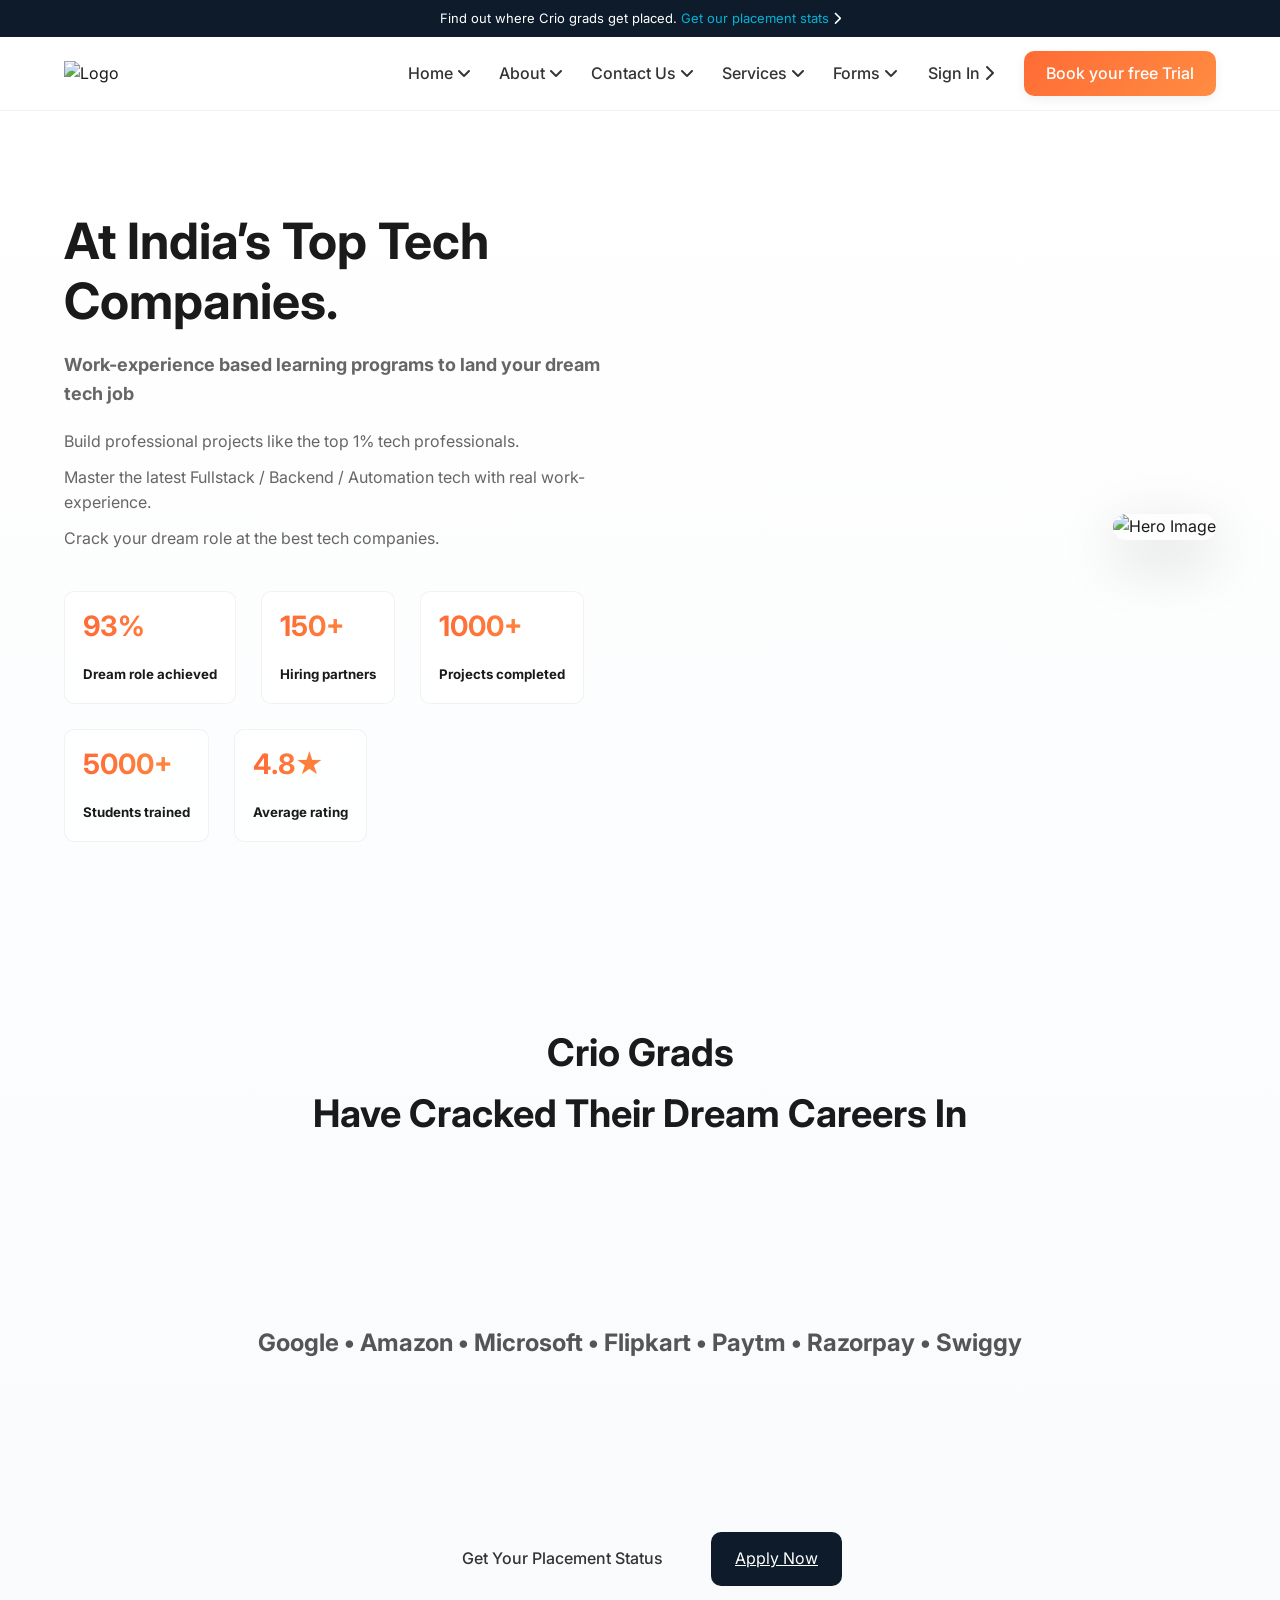
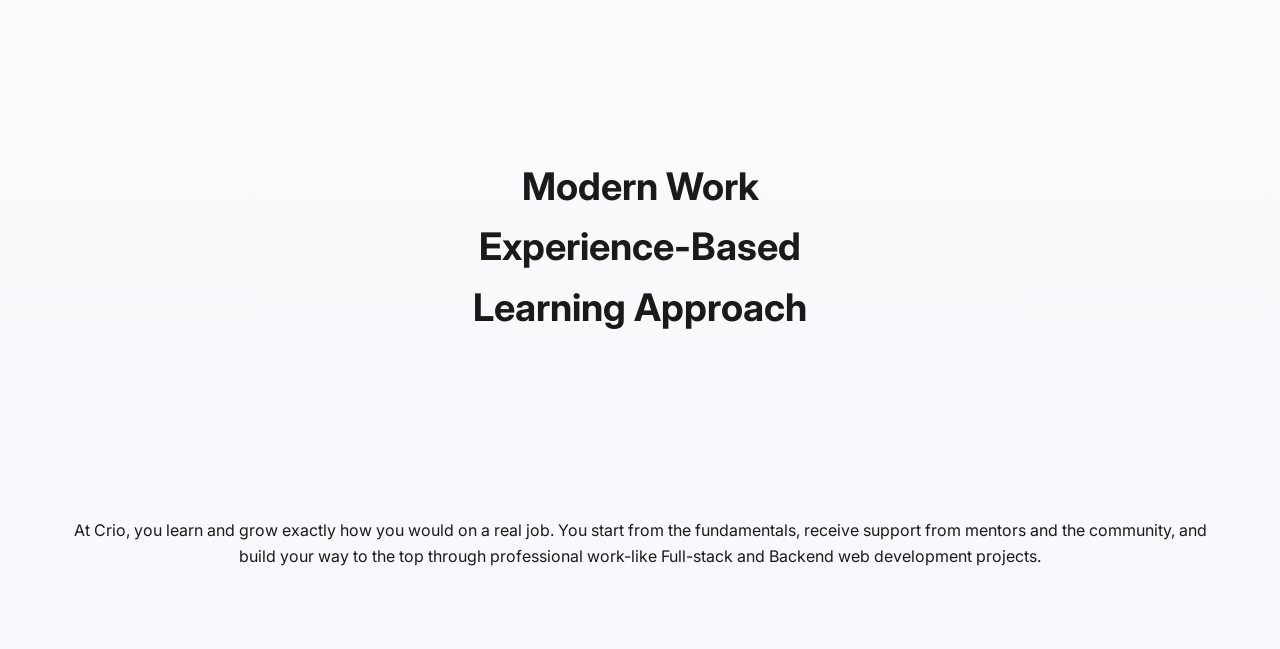
==== index.html @ f972f432 "updated" ====
<!DOCTYPE html>
<html lang="en">
<head>
<meta charset="UTF-8">
<meta name="viewport" content="width=device-width, initial-scale=1.0">
<title>Crio Layout</title>

<!-- Font -->
<link href="https://fonts.googleapis.com/css2?family=Inter:wght@300;400;500;600;700&display=swap" rel="stylesheet">

<!-- Font Awesome -->
<link rel="stylesheet" href="https://cdnjs.cloudflare.com/ajax/libs/font-awesome/6.5.0/css/all.min.css">

<!-- CSS -->
<link rel="stylesheet" href="style.css">
</head>

<body>

<!-- ===== HEADER ===== -->
<header class="header">

<!-- Top Strip -->
<nav>
  Find out where Crio grads get placed.
  <a href="#">Get our placement stats</a>
  <i class="fa-solid fa-chevron-right"></i>
</nav>

<div class="row">

  <!-- Logo -->
  <div class="logo">
    <img src="logo.png" alt="Logo" width="110">
  </div>

  <!-- Nav -->
  <div class="nav-section">

    <ul class="menu">
      <li><a href="#">Home <i class="fa-solid fa-angle-down"></i></a></li>
      <li><a href="#">About <i class="fa-solid fa-angle-down"></i></a></li>
      <li><a href="#">Contact Us <i class="fa-solid fa-angle-down"></i></a></li>
      <li><a href="#">Services <i class="fa-solid fa-angle-down"></i></a></li>
      <li><a href="#">Forms <i class="fa-solid fa-angle-down"></i></a></li>
    </ul>

    <!-- Buttons -->
    <a href="#" class="sign">Sign In <i class="fa-solid fa-chevron-right"></i></a>
    <a href="#" class="book">Book your free Trial</a>

  </div>

</div>

</header>

<!-- ===== HERO ===== -->
<section class="row second">

<!-- Left -->
<div class="left">

  <h1>At India’s Top Tech Companies.</h1>

  <h3>
    Work-experience based learning programs to land your dream tech job
  </h3>

  <p>Build professional projects like the top 1% tech professionals.</p>
  <p>Master the latest Fullstack / Backend / Automation tech with real work-experience.</p>
  <p>Crack your dream role at the best tech companies.</p>

  <!-- Stats -->
  <div class="cols">

    <div>
      <h1>93%</h1>
      <h5>Dream role achieved</h5>
    </div>

    <div>
      <h1>150+</h1>
      <h5>Hiring partners</h5>
    </div>

    <div>
      <h1>1000+</h1>
      <h5>Projects completed</h5>
    </div>

    <div>
      <h1>5000+</h1>
      <h5>Students trained</h5>
    </div>

    <div>
      <h1>4.8★</h1>
      <h5>Average rating</h5>
    </div>

  </div>

</div>

<!-- Right -->
<div class="right">
  <img src="https://t3.ftcdn.net/jpg/04/49/11/52/360_F_449115279_hRSrplGSp1bW9bWIaA4cLmNUFw90RcNb.jpg" alt="Hero Image">
</div>

</section>

<!-- ===== DREAM COMPANIES ===== -->
<section class="row third">

  <h1>
    Crio Grads <br>
    Have Cracked Their Dream Careers In
  </h1>

</section>

<section class="row third">

  <div class="marquee">
    <h2>Google • Amazon • Microsoft • Flipkart • Paytm • Razorpay • Swiggy</h2>
  </div>

</section>

<section class="row third">

  <a href="#" class="sign c-sign">Get Your Placement Status</a>
  <a href="#" class="sign1 c-sign">Apply Now</a>

</section>





    
<!-- ===== LEARNING ===== -->
<section class="row third">

  <h1>
    Modern Work <br>
    Experience-Based <br>
    Learning Approach
  </h1>

</section>

<section class="row third">

  <p>
    At Crio, you learn and grow exactly how you would on a real job. 
    You start from the fundamentals, receive support from mentors and the community,
    and build your way to the top through professional work-like Full-stack and
    Backend web development projects.
  </p>

</section>

</body>
</html>
---- style.css ----
/* ================= DESIGN SYSTEM ================= */

:root{
  --primary:#ff6b35;
  --primary-light:#ff8c42;
  --dark:#0d1b2a;
  --text:#1a1a1a;
  --muted:#666;
  --bg:#f7f9fc;

  --radius:10px;
  --shadow-sm:0 4px 12px rgba(0,0,0,0.06);
  --shadow-md:0 10px 30px rgba(0,0,0,0.12);
  --shadow-lg:0 20px 60px rgba(0,0,0,0.18);
}

/* ================= RESET ================= */

*{
  margin:0;
  padding:0;
  box-sizing:border-box;
  font-family:'Inter', Arial, sans-serif;
}

html{
  scroll-behavior:smooth;
}

body{
  background:linear-gradient(to bottom,#ffffff,var(--bg));
  color:var(--text);
  line-height:1.6;
}

/* ================= LAYOUT ================= */

.row{
  width:90%;
  max-width:1200px;
  margin:auto;
}

/* ================= HEADER ================= */

.header{
  position:sticky;
  top:0;
  z-index:100;
  backdrop-filter:blur(12px);
  background:rgba(255,255,255,0.75);
  border-bottom:1px solid rgba(0,0,0,0.05);
}

/* Top strip */
.header nav{
  background:var(--dark);
  color:#fff;
  text-align:center;
  padding:8px;
  font-size:13px;
}

.header nav a{
  color:#00b4d8;
  text-decoration:none;
}

/* Main header */
.header .row{
  display:flex;
  justify-content:space-between;
  align-items:center;
  padding:14px 0;
}

/* Nav */
.nav-section{
  display:flex;
  align-items:center;
  gap:30px;
}

/* Menu */
.menu{
  list-style:none;
  display:flex;
  gap:28px;
}

.menu li a{
  text-decoration:none;
  color:#333;
  font-weight:500;
  position:relative;
}

/* underline animation */
.menu li a::after{
  content:"";
  position:absolute;
  left:0;
  bottom:-5px;
  width:0;
  height:2px;
  background:linear-gradient(90deg,var(--primary),var(--primary-light));
  transition:0.3s;
}

.menu li a:hover::after{
  width:100%;
}

/* ================= BUTTONS ================= */

.sign{
  text-decoration:none;
  font-weight:500;
  color:#333;
  transition:0.3s;
}

.sign:hover{
  color:var(--primary);
}

/* Primary CTA */
.book{
  padding:10px 22px;
  border-radius:var(--radius);
  background:linear-gradient(135deg,var(--primary),var(--primary-light));
  color:#fff;
  text-decoration:none;
  font-weight:500;
  box-shadow:var(--shadow-sm);
  transition:all 0.3s ease;
}

.book:hover{
  transform:translateY(-3px);
  box-shadow:var(--shadow-md);
}

/* ================= HERO ================= */

.second{
  display:flex;
  align-items:center;
  justify-content:space-between;
  padding:100px 0;
  gap:60px;
  flex-wrap:wrap;
}

/* Left */
.left{
  flex:1;
  min-width:300px;
}

/* Typography system */
.second h1{
  font-size:clamp(32px,5vw,50px);
  font-weight:700;
  line-height:1.2;
  margin-bottom:20px;
}

.second h3{
  font-size:18px;
  color:var(--muted);
  margin-bottom:20px;
}

.second p{
  color:var(--muted);
  margin-bottom:10px;
}

/* Right */
.right{
  flex:1;
  text-align:right;
}

.right img{
  max-width:100%;
  border-radius:16px;
  box-shadow:var(--shadow-lg);
  transition:0.5s ease;
}

/* floating feel */
.right img:hover{
  transform:translateY(-12px) scale(1.03);
}

/* ================= STATS ================= */

.cols{
  display:flex;
  gap:25px;
  margin-top:40px;
  flex-wrap:wrap;
}

.cols div{
  padding:18px;
  min-width:130px;
  border-radius:var(--radius);
  background:rgba(255,255,255,0.7);
  backdrop-filter:blur(8px);
  border:1px solid rgba(0,0,0,0.05);
  transition:0.3s;
}

.cols div:hover{
  transform:translateY(-6px);
  box-shadow:var(--shadow-md);
}

/* gradient numbers */
.cols h1{
  font-size:28px;
  background:linear-gradient(90deg,var(--primary),var(--primary-light));
  -webkit-background-clip:text;
  color:transparent;
}

/* ================= SECTION ================= */

.third{
  text-align:center;
  padding:80px 0;
}

.third h1{
  font-size:clamp(26px,4vw,38px);
  margin-bottom:20px;
}

/* animated companies */
.marquee{
  overflow:hidden;
}

.marquee h2{
  display:inline-block;
  white-space:nowrap;
  animation:scroll 14s linear infinite;
  color:#555;
}

@keyframes scroll{
  0%{transform:translateX(100%)}
  100%{transform:translateX(-100%)}
}

/* ================= BUTTON GROUP ================= */

.c-sign{
  padding:14px 24px;
  border-radius:var(--radius);
  display:inline-block;
  margin:10px;
  transition:0.3s;
}

.sign1{
  background:var(--dark);
  color:#fff;
}

.sign1:hover{
  transform:translateY(-2px);
  box-shadow:var(--shadow-sm);
}

/* ================= RESPONSIVE ================= */

@media(max-width:768px){

  .header .row{
    flex-direction:column;
    gap:15px;
  }

  .nav-section{
    flex-direction:column;
  }

  .menu{
    flex-direction:column;
    align-items:center;
  }

  .second{
    flex-direction:column;
    text-align:center;
    padding:60px 0;
  }

  .right{
    text-align:center;
  }

  .cols{
    justify-content:center;
  }
}
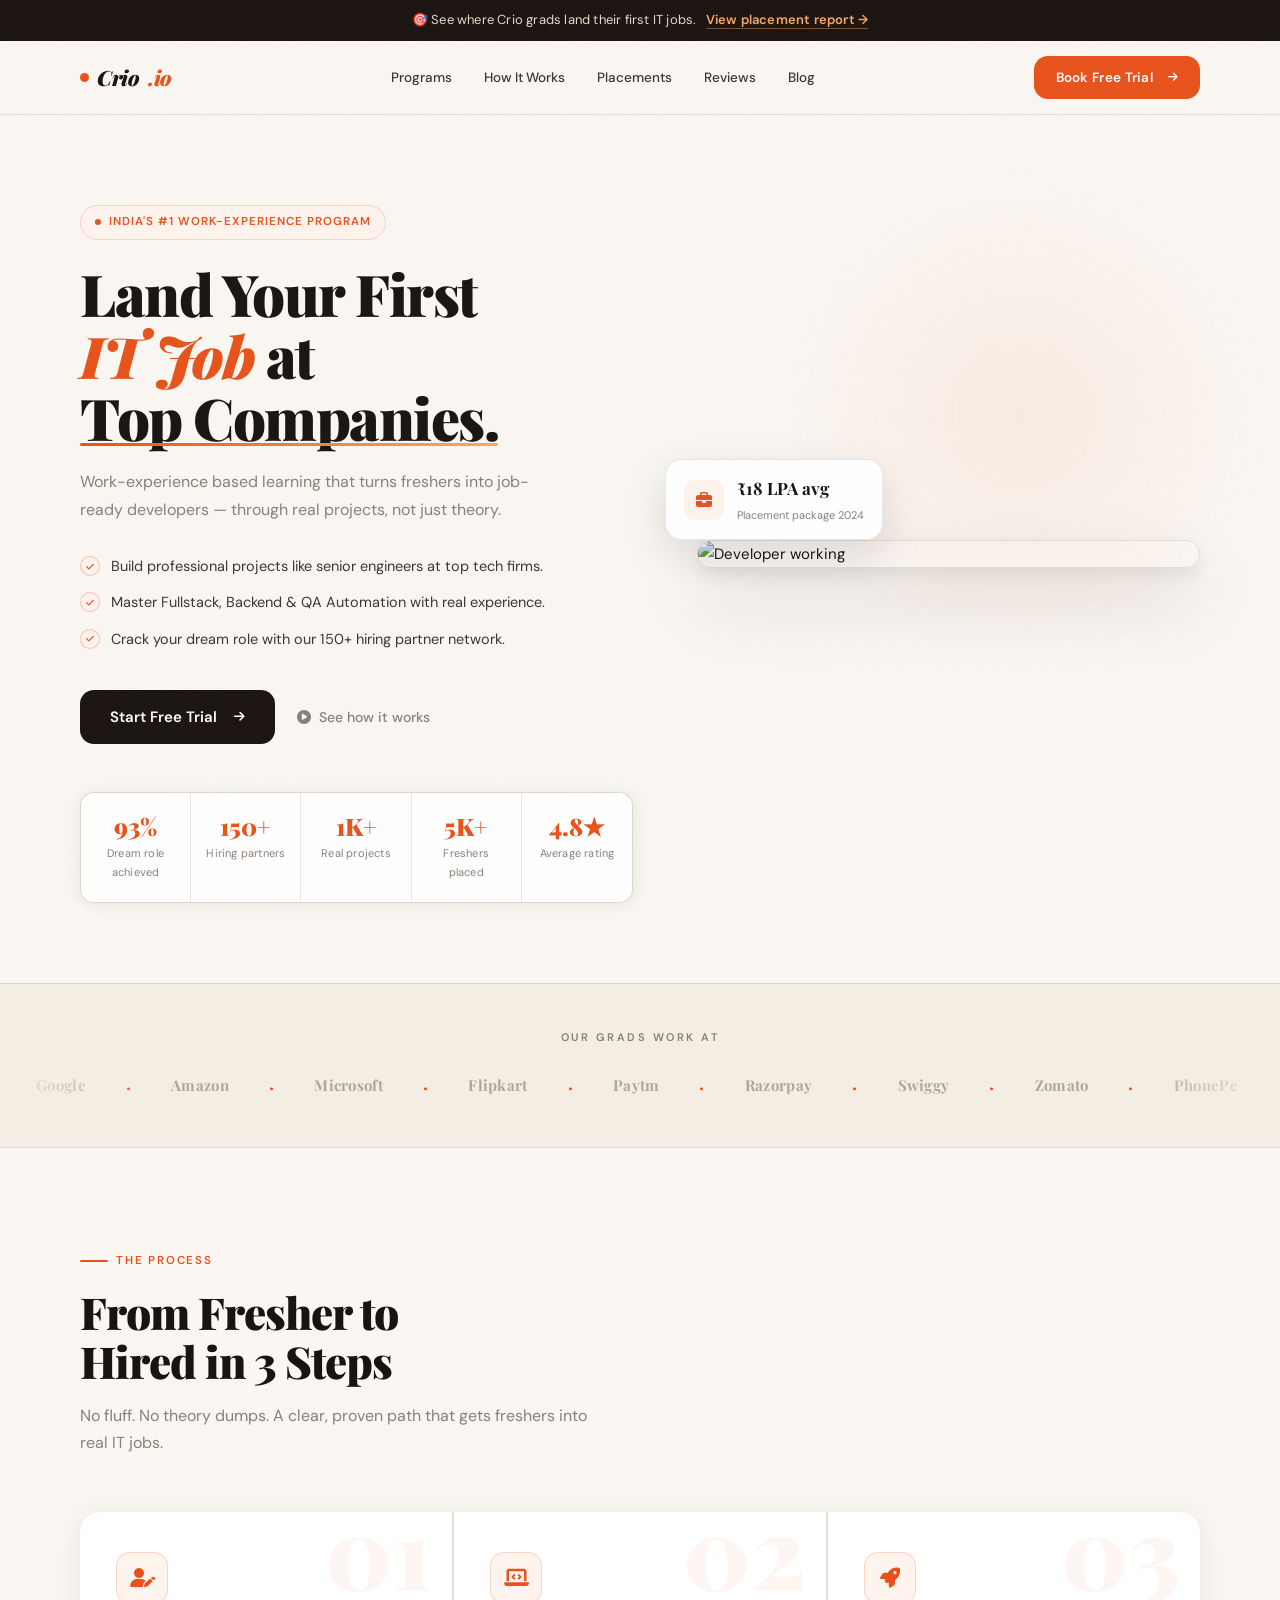
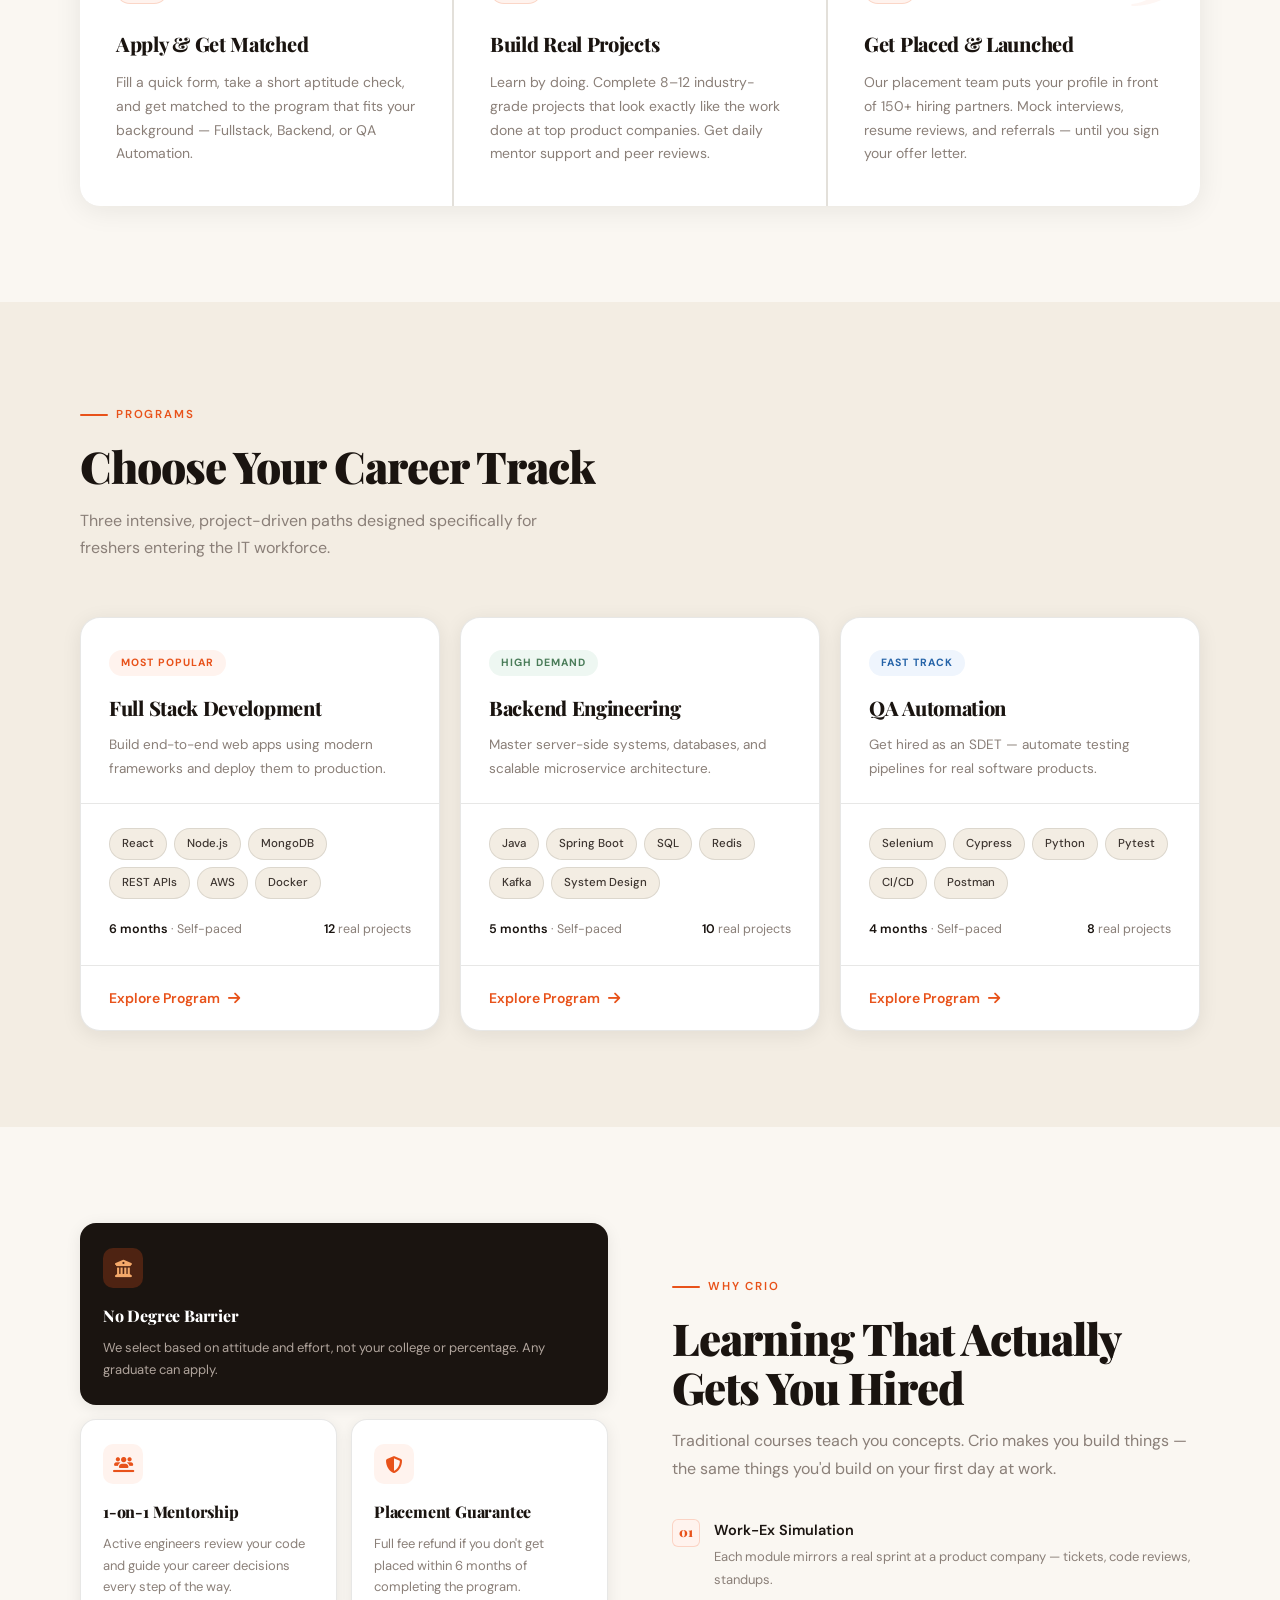
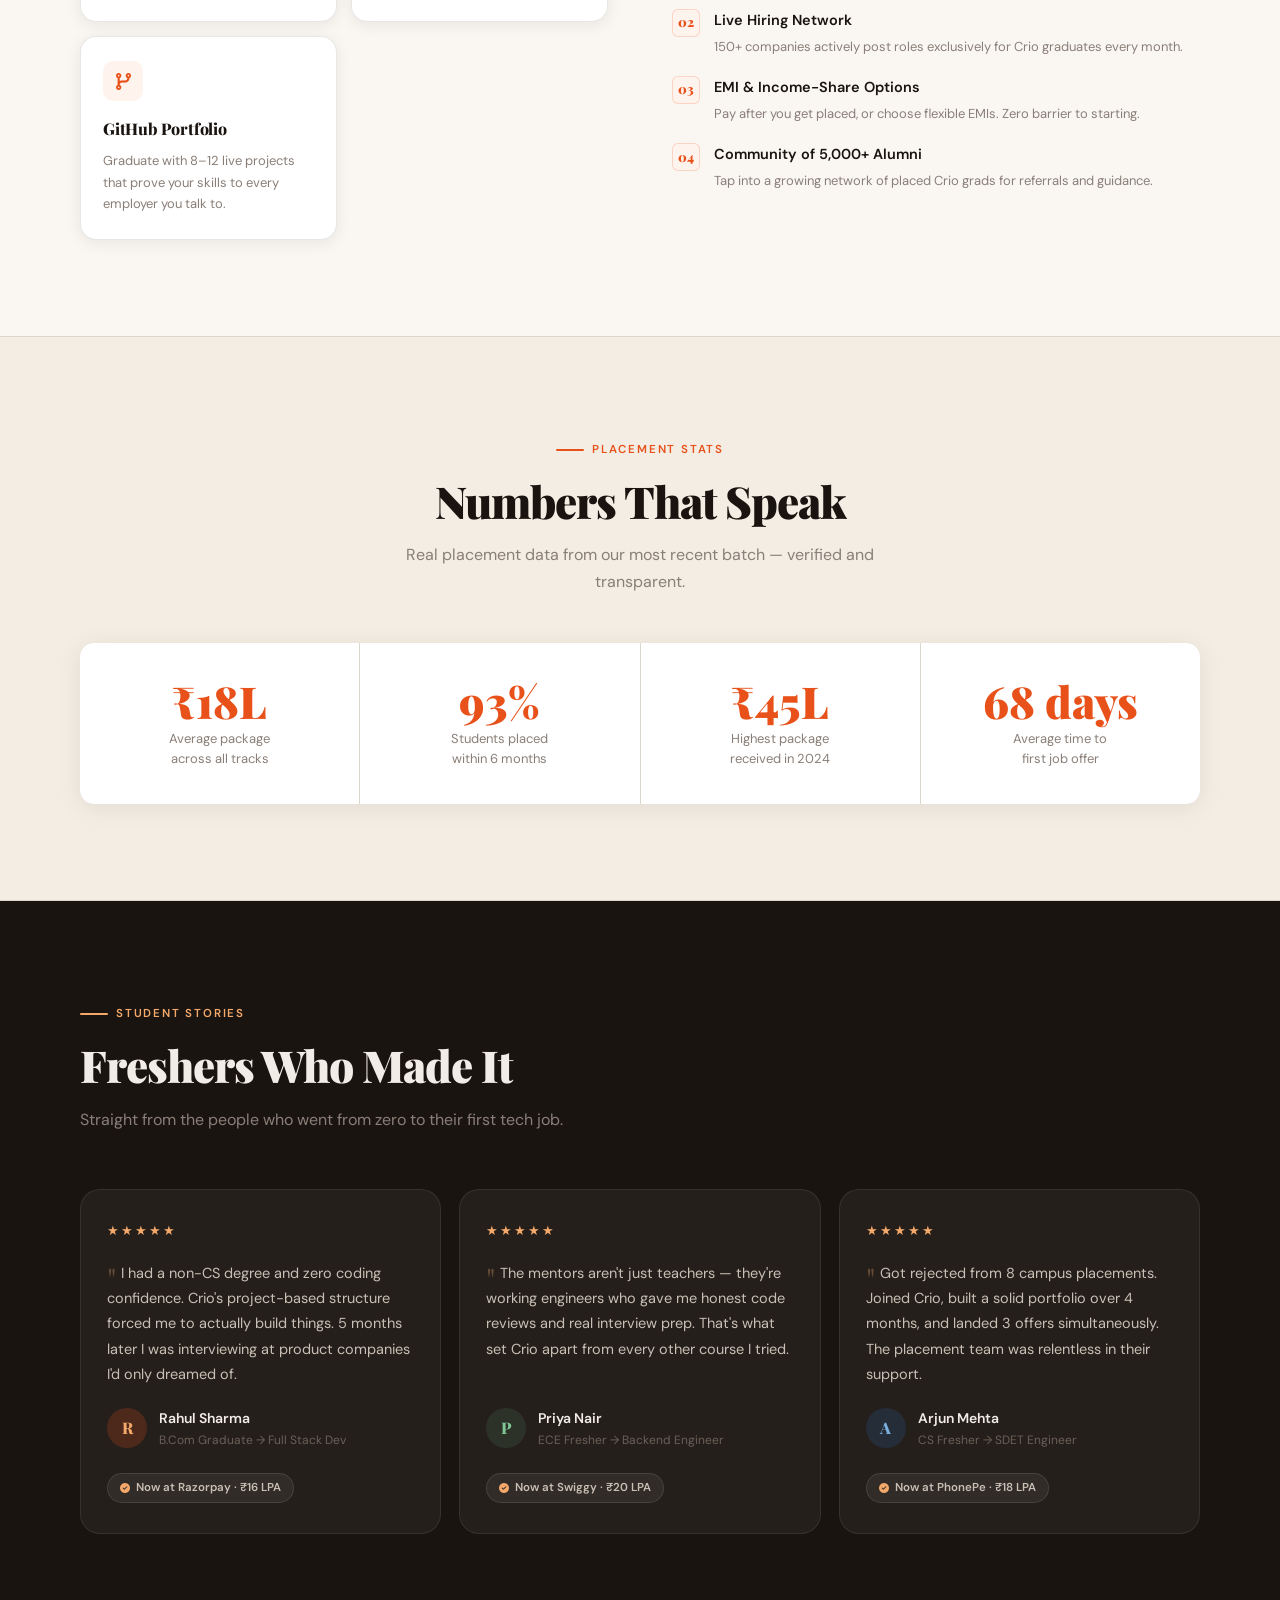
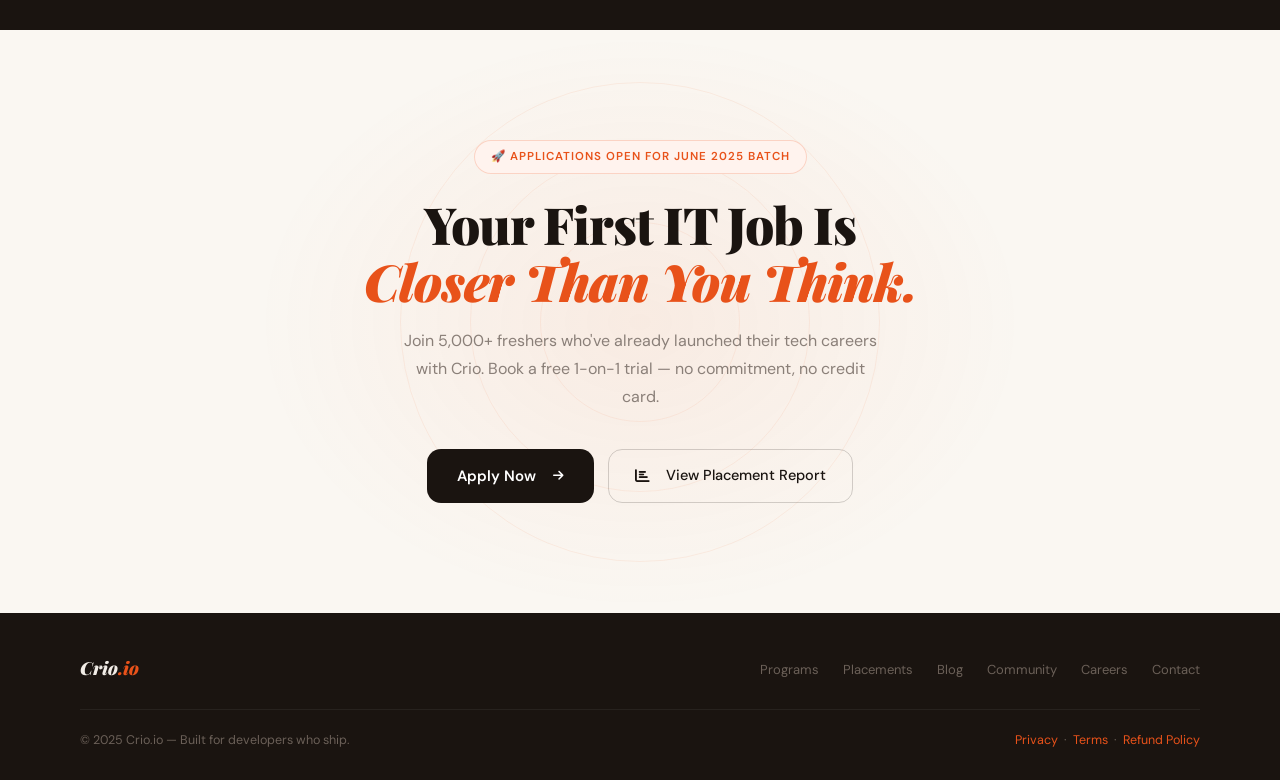
==== commit e9dc7f87: "Updated-files" ====
--- a/index.html
+++ b/index.html
@@ -3,164 +3,443 @@
 <head>
 <meta charset="UTF-8">
 <meta name="viewport" content="width=device-width, initial-scale=1.0">
-<title>Crio Layout</title>
-
-<!-- Font -->
-<link href="https://fonts.googleapis.com/css2?family=Inter:wght@300;400;500;600;700&display=swap" rel="stylesheet">
-
-<!-- Font Awesome -->
+
+<title>Crio.io — Launch Your IT Career</title>
+
+<link rel="preconnect" href="https://fonts.googleapis.com">
+<link rel="preconnect" href="https://fonts.gstatic.com" crossorigin>
+
+<link href="https://fonts.googleapis.com/css2?family=Playfair+Display:ital,wght@0,700;0,800;0,900;1,700&family=DM+Sans:wght@300;400;500;600&display=swap" rel="stylesheet">
+
 <link rel="stylesheet" href="https://cdnjs.cloudflare.com/ajax/libs/font-awesome/6.5.0/css/all.min.css">
 
-<!-- CSS -->
 <link rel="stylesheet" href="style.css">
+
+<!-- Force remove favicon -->
+<link rel="icon" href="data:,">
+
 </head>
-
 <body>
 
-<!-- ===== HEADER ===== -->
-<header class="header">
-
-<!-- Top Strip -->
-<nav>
-  Find out where Crio grads get placed.
-  <a href="#">Get our placement stats</a>
-  <i class="fa-solid fa-chevron-right"></i>
+<!-- TOP BAR -->
+<div class="top-bar">
+  🎯 See where Crio grads land their first IT jobs.
+  <a href="#">View placement report &rarr;</a>
+</div>
+
+<!-- NAVBAR -->
+<nav class="navbar">
+  <div class="container nav-inner">
+    <a href="#" class="logo">
+      <div class="logo-dot"></div>
+      Crio<em>.io</em>
+    </a>
+    <ul class="nav-links">
+      <li><a href="#programs">Programs</a></li>
+      <li><a href="#how">How It Works</a></li>
+      <li><a href="#placements">Placements</a></li>
+      <li><a href="#testimonials">Reviews</a></li>
+      <li><a href="#">Blog</a></li>
+    </ul>
+    <a href="#" class="btn-trial">
+      Book Free Trial &nbsp;<i class="fa-solid fa-arrow-right"></i>
+    </a>
+  </div>
 </nav>
 
-<div class="row">
-
-  <!-- Logo -->
-  <div class="logo">
-    <img src="logo.png" alt="Logo" width="110">
-  </div>
-
-  <!-- Nav -->
-  <div class="nav-section">
-
-    <ul class="menu">
-      <li><a href="#">Home <i class="fa-solid fa-angle-down"></i></a></li>
-      <li><a href="#">About <i class="fa-solid fa-angle-down"></i></a></li>
-      <li><a href="#">Contact Us <i class="fa-solid fa-angle-down"></i></a></li>
-      <li><a href="#">Services <i class="fa-solid fa-angle-down"></i></a></li>
-      <li><a href="#">Forms <i class="fa-solid fa-angle-down"></i></a></li>
+<!-- HERO -->
+<section class="container hero">
+  <div class="hero-left">
+    <div class="hero-badge">
+      <span></span>
+      India's #1 Work-Experience Program
+    </div>
+    <h1 class="hero-title">
+      Land Your First<br>
+      <span class="accent-text">IT Job</span> at<br>
+      <span class="underline-text">Top Companies.</span>
+    </h1>
+    <p class="hero-sub">
+      Work-experience based learning that turns freshers into job-ready
+      developers — through real projects, not just theory.
+    </p>
+    <ul class="hero-points">
+      <li>
+        <span class="check-icon"><i class="fa-solid fa-check"></i></span>
+        Build professional projects like senior engineers at top tech firms.
+      </li>
+      <li>
+        <span class="check-icon"><i class="fa-solid fa-check"></i></span>
+        Master Fullstack, Backend &amp; QA Automation with real experience.
+      </li>
+      <li>
+        <span class="check-icon"><i class="fa-solid fa-check"></i></span>
+        Crack your dream role with our 150+ hiring partner network.
+      </li>
     </ul>
-
-    <!-- Buttons -->
-    <a href="#" class="sign">Sign In <i class="fa-solid fa-chevron-right"></i></a>
-    <a href="#" class="book">Book your free Trial</a>
-
-  </div>
-
+    <div class="hero-ctas">
+      <a href="#" class="btn-primary">
+        Start Free Trial &nbsp;<i class="fa-solid fa-arrow-right"></i>
+      </a>
+      <a href="#how" class="btn-ghost">
+        <i class="fa-solid fa-circle-play"></i> See how it works
+      </a>
+    </div>
+    <div class="stats-grid">
+      <div class="stat-item"><div class="stat-num">93%</div><div class="stat-label">Dream role achieved</div></div>
+      <div class="stat-item"><div class="stat-num">150+</div><div class="stat-label">Hiring partners</div></div>
+      <div class="stat-item"><div class="stat-num">1K+</div><div class="stat-label">Real projects</div></div>
+      <div class="stat-item"><div class="stat-num">5K+</div><div class="stat-label">Freshers placed</div></div>
+      <div class="stat-item"><div class="stat-num">4.8★</div><div class="stat-label">Average rating</div></div>
+    </div>
+  </div>
+
+  <div class="hero-visual">
+    <div class="hero-img-wrap">
+      <img src="https://t3.ftcdn.net/jpg/04/49/11/52/360_F_449115279_hRSrplGSp1bW9bWIaA4cLmNUFw90RcNb.jpg" alt="Developer working">
+    </div>
+    <div class="float-card">
+      <div class="float-card-icon"><i class="fa-solid fa-briefcase"></i></div>
+      <div class="float-card-text">
+        <div class="fnum">₹18 LPA avg</div>
+        <div class="fsub">Placement package 2024</div>
+      </div>
+    </div>
+  </div>
+</section>
+
+<!-- MARQUEE -->
+<div class="marquee-section">
+  <p class="marquee-label">Our grads work at</p>
+  <div class="marquee-track">
+    <div class="marquee-inner">
+      <span>Google</span><span class="sep">&middot;</span>
+      <span>Amazon</span><span class="sep">&middot;</span>
+      <span>Microsoft</span><span class="sep">&middot;</span>
+      <span>Flipkart</span><span class="sep">&middot;</span>
+      <span>Paytm</span><span class="sep">&middot;</span>
+      <span>Razorpay</span><span class="sep">&middot;</span>
+      <span>Swiggy</span><span class="sep">&middot;</span>
+      <span>Zomato</span><span class="sep">&middot;</span>
+      <span>PhonePe</span><span class="sep">&middot;</span>
+      <span>CRED</span><span class="sep">&middot;</span>
+      <span>Meesho</span><span class="sep">&middot;</span>
+      <span>Infosys</span><span class="sep">&middot;</span>
+      <span>TCS</span><span class="sep">&middot;</span>
+      <span>Wipro</span><span class="sep">&middot;</span>
+      <span>Google</span><span class="sep">&middot;</span>
+      <span>Amazon</span><span class="sep">&middot;</span>
+      <span>Microsoft</span><span class="sep">&middot;</span>
+      <span>Flipkart</span><span class="sep">&middot;</span>
+      <span>Paytm</span><span class="sep">&middot;</span>
+      <span>Razorpay</span><span class="sep">&middot;</span>
+      <span>Swiggy</span><span class="sep">&middot;</span>
+      <span>Zomato</span><span class="sep">&middot;</span>
+      <span>PhonePe</span><span class="sep">&middot;</span>
+      <span>CRED</span><span class="sep">&middot;</span>
+      <span>Meesho</span><span class="sep">&middot;</span>
+      <span>Infosys</span><span class="sep">&middot;</span>
+      <span>TCS</span><span class="sep">&middot;</span>
+      <span>Wipro</span><span class="sep">&middot;</span>
+    </div>
+  </div>
 </div>
 
-</header>
-
-<!-- ===== HERO ===== -->
-<section class="row second">
-
-<!-- Left -->
-<div class="left">
-
-  <h1>At India’s Top Tech Companies.</h1>
-
-  <h3>
-    Work-experience based learning programs to land your dream tech job
-  </h3>
-
-  <p>Build professional projects like the top 1% tech professionals.</p>
-  <p>Master the latest Fullstack / Backend / Automation tech with real work-experience.</p>
-  <p>Crack your dream role at the best tech companies.</p>
-
-  <!-- Stats -->
-  <div class="cols">
-
-    <div>
-      <h1>93%</h1>
-      <h5>Dream role achieved</h5>
-    </div>
-
-    <div>
-      <h1>150+</h1>
-      <h5>Hiring partners</h5>
-    </div>
-
-    <div>
-      <h1>1000+</h1>
-      <h5>Projects completed</h5>
-    </div>
-
-    <div>
-      <h1>5000+</h1>
-      <h5>Students trained</h5>
-    </div>
-
-    <div>
-      <h1>4.8★</h1>
-      <h5>Average rating</h5>
-    </div>
-
-  </div>
-
-</div>
-
-<!-- Right -->
-<div class="right">
-  <img src="https://t3.ftcdn.net/jpg/04/49/11/52/360_F_449115279_hRSrplGSp1bW9bWIaA4cLmNUFw90RcNb.jpg" alt="Hero Image">
-</div>
-
-</section>
-
-<!-- ===== DREAM COMPANIES ===== -->
-<section class="row third">
-
-  <h1>
-    Crio Grads <br>
-    Have Cracked Their Dream Careers In
-  </h1>
-
-</section>
-
-<section class="row third">
-
-  <div class="marquee">
-    <h2>Google • Amazon • Microsoft • Flipkart • Paytm • Razorpay • Swiggy</h2>
-  </div>
-
-</section>
-
-<section class="row third">
-
-  <a href="#" class="sign c-sign">Get Your Placement Status</a>
-  <a href="#" class="sign1 c-sign">Apply Now</a>
-
-</section>
-
-
-
-
-
-    
-<!-- ===== LEARNING ===== -->
-<section class="row third">
-
-  <h1>
-    Modern Work <br>
-    Experience-Based <br>
-    Learning Approach
-  </h1>
-
-</section>
-
-<section class="row third">
-
-  <p>
-    At Crio, you learn and grow exactly how you would on a real job. 
-    You start from the fundamentals, receive support from mentors and the community,
-    and build your way to the top through professional work-like Full-stack and
-    Backend web development projects.
-  </p>
-
-</section>
+<!-- HOW IT WORKS -->
+<section class="section" id="how">
+  <div class="container">
+    <div class="reveal">
+      <div class="section-label">The Process</div>
+      <h2 class="section-title">From Fresher to<br>Hired in 3 Steps</h2>
+      <p class="section-sub">No fluff. No theory dumps. A clear, proven path that gets freshers into real IT jobs.</p>
+    </div>
+    <div class="steps-grid">
+      <div class="step-card reveal d1" data-n="01">
+        <div class="step-icon"><i class="fa-solid fa-user-pen"></i></div>
+        <h3>Apply &amp; Get Matched</h3>
+        <p>Fill a quick form, take a short aptitude check, and get matched to the program that fits your background — Fullstack, Backend, or QA Automation.</p>
+      </div>
+      <div class="step-card reveal d2" data-n="02">
+        <div class="step-icon"><i class="fa-solid fa-laptop-code"></i></div>
+        <h3>Build Real Projects</h3>
+        <p>Learn by doing. Complete 8–12 industry-grade projects that look exactly like the work done at top product companies. Get daily mentor support and peer reviews.</p>
+      </div>
+      <div class="step-card reveal d3" data-n="03">
+        <div class="step-icon"><i class="fa-solid fa-rocket"></i></div>
+        <h3>Get Placed &amp; Launched</h3>
+        <p>Our placement team puts your profile in front of 150+ hiring partners. Mock interviews, resume reviews, and referrals — until you sign your offer letter.</p>
+      </div>
+    </div>
+  </div>
+</section>
+
+<!-- PROGRAMS -->
+<section class="section programs-section" id="programs">
+  <div class="container">
+    <div class="reveal">
+      <div class="section-label">Programs</div>
+      <h2 class="section-title">Choose Your Career Track</h2>
+      <p class="section-sub">Three intensive, project-driven paths designed specifically for freshers entering the IT workforce.</p>
+    </div>
+    <div class="programs-grid">
+      <div class="prog-card reveal d1">
+        <div class="prog-header">
+          <span class="prog-tag tag-orange">Most Popular</span>
+          <h3>Full Stack Development</h3>
+          <p>Build end-to-end web apps using modern frameworks and deploy them to production.</p>
+        </div>
+        <div class="prog-body">
+          <div class="prog-skills">
+            <span class="skill-chip">React</span>
+            <span class="skill-chip">Node.js</span>
+            <span class="skill-chip">MongoDB</span>
+            <span class="skill-chip">REST APIs</span>
+            <span class="skill-chip">AWS</span>
+            <span class="skill-chip">Docker</span>
+          </div>
+          <div class="prog-meta">
+            <span><strong>6 months</strong> · Self-paced</span>
+            <span><strong>12</strong> real projects</span>
+          </div>
+        </div>
+        <div class="prog-cta">
+          <a href="#" class="prog-link">Explore Program <i class="fa-solid fa-arrow-right"></i></a>
+        </div>
+      </div>
+      <div class="prog-card reveal d2">
+        <div class="prog-header">
+          <span class="prog-tag tag-green">High Demand</span>
+          <h3>Backend Engineering</h3>
+          <p>Master server-side systems, databases, and scalable microservice architecture.</p>
+        </div>
+        <div class="prog-body">
+          <div class="prog-skills">
+            <span class="skill-chip">Java</span>
+            <span class="skill-chip">Spring Boot</span>
+            <span class="skill-chip">SQL</span>
+            <span class="skill-chip">Redis</span>
+            <span class="skill-chip">Kafka</span>
+            <span class="skill-chip">System Design</span>
+          </div>
+          <div class="prog-meta">
+            <span><strong>5 months</strong> · Self-paced</span>
+            <span><strong>10</strong> real projects</span>
+          </div>
+        </div>
+        <div class="prog-cta">
+          <a href="#" class="prog-link">Explore Program <i class="fa-solid fa-arrow-right"></i></a>
+        </div>
+      </div>
+      <div class="prog-card reveal d3">
+        <div class="prog-header">
+          <span class="prog-tag tag-blue">Fast Track</span>
+          <h3>QA Automation</h3>
+          <p>Get hired as an SDET — automate testing pipelines for real software products.</p>
+        </div>
+        <div class="prog-body">
+          <div class="prog-skills">
+            <span class="skill-chip">Selenium</span>
+            <span class="skill-chip">Cypress</span>
+            <span class="skill-chip">Python</span>
+            <span class="skill-chip">Pytest</span>
+            <span class="skill-chip">CI/CD</span>
+            <span class="skill-chip">Postman</span>
+          </div>
+          <div class="prog-meta">
+            <span><strong>4 months</strong> · Self-paced</span>
+            <span><strong>8</strong> real projects</span>
+          </div>
+        </div>
+        <div class="prog-cta">
+          <a href="#" class="prog-link">Explore Program <i class="fa-solid fa-arrow-right"></i></a>
+        </div>
+      </div>
+    </div>
+  </div>
+</section>
+
+<!-- WHY CRIO -->
+<section class="section">
+  <div class="container">
+    <div class="why-grid">
+      <div class="why-visual reveal">
+        <div class="why-cards">
+          <div class="why-card">
+            <div class="why-icon"><i class="fa-solid fa-building-columns"></i></div>
+            <h4>No Degree Barrier</h4>
+            <p>We select based on attitude and effort, not your college or percentage. Any graduate can apply.</p>
+          </div>
+          <div class="why-card">
+            <div class="why-icon"><i class="fa-solid fa-users-line"></i></div>
+            <h4>1-on-1 Mentorship</h4>
+            <p>Active engineers review your code and guide your career decisions every step of the way.</p>
+          </div>
+          <div class="why-card">
+            <div class="why-icon"><i class="fa-solid fa-shield-halved"></i></div>
+            <h4>Placement Guarantee</h4>
+            <p>Full fee refund if you don't get placed within 6 months of completing the program.</p>
+          </div>
+          <div class="why-card">
+            <div class="why-icon"><i class="fa-solid fa-code-branch"></i></div>
+            <h4>GitHub Portfolio</h4>
+            <p>Graduate with 8–12 live projects that prove your skills to every employer you talk to.</p>
+          </div>
+        </div>
+      </div>
+
+      <div class="why-text reveal-left">
+        <div class="section-label">Why Crio</div>
+        <h2 class="section-title">Learning That Actually Gets You Hired</h2>
+        <p class="section-sub">Traditional courses teach you concepts. Crio makes you build things — the same things you'd build on your first day at work.</p>
+        <ul class="feature-list">
+          <li>
+            <span class="feat-num">01</span>
+            <div class="feat-body">
+              <h5>Work-Ex Simulation</h5>
+              <p>Each module mirrors a real sprint at a product company — tickets, code reviews, standups.</p>
+            </div>
+          </li>
+          <li>
+            <span class="feat-num">02</span>
+            <div class="feat-body">
+              <h5>Live Hiring Network</h5>
+              <p>150+ companies actively post roles exclusively for Crio graduates every month.</p>
+            </div>
+          </li>
+          <li>
+            <span class="feat-num">03</span>
+            <div class="feat-body">
+              <h5>EMI &amp; Income-Share Options</h5>
+              <p>Pay after you get placed, or choose flexible EMIs. Zero barrier to starting.</p>
+            </div>
+          </li>
+          <li>
+            <span class="feat-num">04</span>
+            <div class="feat-body">
+              <h5>Community of 5,000+ Alumni</h5>
+              <p>Tap into a growing network of placed Crio grads for referrals and guidance.</p>
+            </div>
+          </li>
+        </ul>
+      </div>
+    </div>
+  </div>
+</section>
+
+<!-- PLACEMENT NUMBERS -->
+<section class="section numbers-section" id="placements">
+  <div class="container">
+    <div class="reveal" style="text-align:center; max-width:560px; margin:auto;">
+      <div class="section-label" style="justify-content:center;">Placement Stats</div>
+      <h2 class="section-title">Numbers That Speak</h2>
+      <p class="section-sub" style="margin:auto;">Real placement data from our most recent batch — verified and transparent.</p>
+    </div>
+    <div class="numbers-grid">
+      <div class="number-item reveal d1">
+        <div class="big-num">₹18L</div>
+        <div class="big-label">Average package<br>across all tracks</div>
+      </div>
+      <div class="number-item reveal d2">
+        <div class="big-num">93%</div>
+        <div class="big-label">Students placed<br>within 6 months</div>
+      </div>
+      <div class="number-item reveal d3">
+        <div class="big-num">₹45L</div>
+        <div class="big-label">Highest package<br>received in 2024</div>
+      </div>
+      <div class="number-item reveal d4">
+        <div class="big-num">68 days</div>
+        <div class="big-label">Average time to<br>first job offer</div>
+      </div>
+    </div>
+  </div>
+</section>
+
+<!-- TESTIMONIALS -->
+<section class="section testimonials-section" id="testimonials">
+  <div class="container">
+    <div class="reveal">
+      <div class="section-label">Student Stories</div>
+      <h2 class="section-title">Freshers Who Made It</h2>
+      <p class="section-sub">Straight from the people who went from zero to their first tech job.</p>
+    </div>
+    <div class="testi-grid">
+      <div class="testi-card reveal d1">
+        <div class="testi-stars">★★★★★</div>
+        <p class="testi-text">I had a non-CS degree and zero coding confidence. Crio's project-based structure forced me to actually build things. 5 months later I was interviewing at product companies I'd only dreamed of.</p>
+        <div class="testi-author">
+          <div class="testi-avatar av1">R</div>
+          <div class="testi-info">
+            <div class="name">Rahul Sharma</div>
+            <div class="role">B.Com Graduate → Full Stack Dev</div>
+          </div>
+        </div>
+        <span class="testi-company"><i class="fa-solid fa-circle-check"></i> Now at Razorpay &middot; ₹16 LPA</span>
+      </div>
+      <div class="testi-card reveal d2">
+        <div class="testi-stars">★★★★★</div>
+        <p class="testi-text">The mentors aren't just teachers — they're working engineers who gave me honest code reviews and real interview prep. That's what set Crio apart from every other course I tried.</p>
+        <div class="testi-author">
+          <div class="testi-avatar av2">P</div>
+          <div class="testi-info">
+            <div class="name">Priya Nair</div>
+            <div class="role">ECE Fresher → Backend Engineer</div>
+          </div>
+        </div>
+        <span class="testi-company"><i class="fa-solid fa-circle-check"></i> Now at Swiggy &middot; ₹20 LPA</span>
+      </div>
+      <div class="testi-card reveal d3">
+        <div class="testi-stars">★★★★★</div>
+        <p class="testi-text">Got rejected from 8 campus placements. Joined Crio, built a solid portfolio over 4 months, and landed 3 offers simultaneously. The placement team was relentless in their support.</p>
+        <div class="testi-author">
+          <div class="testi-avatar av3">A</div>
+          <div class="testi-info">
+            <div class="name">Arjun Mehta</div>
+            <div class="role">CS Fresher → SDET Engineer</div>
+          </div>
+        </div>
+        <span class="testi-company"><i class="fa-solid fa-circle-check"></i> Now at PhonePe &middot; ₹18 LPA</span>
+      </div>
+    </div>
+  </div>
+</section>
+
+<!-- FINAL CTA -->
+<section class="cta-final">
+  <div class="cta-rings"><span></span><span></span><span></span></div>
+  <div class="container" style="position:relative;z-index:1;">
+    <div class="reveal">
+      <div class="cta-badge">🚀 Applications open for June 2025 Batch</div>
+      <h2>Your First IT Job Is<br><em>Closer Than You Think.</em></h2>
+      <p>Join 5,000+ freshers who've already launched their tech careers with Crio. Book a free 1-on-1 trial — no commitment, no credit card.</p>
+      <div class="cta-btns">
+        <a href="#" class="btn-primary">Apply Now &nbsp;<i class="fa-solid fa-arrow-right"></i></a>
+        <a href="#placements" class="btn-outline"><i class="fa-solid fa-chart-bar"></i>&nbsp; View Placement Report</a>
+      </div>
+    </div>
+  </div>
+</section>
+
+<!-- FOOTER -->
+<footer>
+  <div class="container">
+    <div class="footer-inner">
+      <a href="#" class="footer-logo">Crio<em>.io</em></a>
+      <ul class="footer-links">
+        <li><a href="#">Programs</a></li>
+        <li><a href="#">Placements</a></li>
+        <li><a href="#">Blog</a></li>
+        <li><a href="#">Community</a></li>
+        <li><a href="#">Careers</a></li>
+        <li><a href="#">Contact</a></li>
+      </ul>
+    </div>
+    <div class="footer-bottom">
+      <span>© 2025 Crio.io — Built for developers who ship.</span>
+      <span><a href="#">Privacy</a> &nbsp;·&nbsp; <a href="#">Terms</a> &nbsp;·&nbsp; <a href="#">Refund Policy</a></span>
+    </div>
+  </div>
+</footer>
 
 </body>
 </html>
--- a/style.css
+++ b/style.css
@@ -1,310 +1,997 @@
-/* ================= DESIGN SYSTEM ================= */
-
-:root{
-  --primary:#ff6b35;
-  --primary-light:#ff8c42;
-  --dark:#0d1b2a;
-  --text:#1a1a1a;
-  --muted:#666;
-  --bg:#f7f9fc;
-
-  --radius:10px;
-  --shadow-sm:0 4px 12px rgba(0,0,0,0.06);
-  --shadow-md:0 10px 30px rgba(0,0,0,0.12);
-  --shadow-lg:0 20px 60px rgba(0,0,0,0.18);
-}
-
-/* ================= RESET ================= */
-
-*{
-  margin:0;
-  padding:0;
-  box-sizing:border-box;
-  font-family:'Inter', Arial, sans-serif;
-}
-
-html{
-  scroll-behavior:smooth;
-}
-
-body{
-  background:linear-gradient(to bottom,#ffffff,var(--bg));
-  color:var(--text);
-  line-height:1.6;
-}
-
-/* ================= LAYOUT ================= */
-
-.row{
-  width:90%;
-  max-width:1200px;
-  margin:auto;
-}
-
-/* ================= HEADER ================= */
-
-.header{
-  position:sticky;
-  top:0;
-  z-index:100;
-  backdrop-filter:blur(12px);
-  background:rgba(255,255,255,0.75);
-  border-bottom:1px solid rgba(0,0,0,0.05);
-}
-
-/* Top strip */
-.header nav{
-  background:var(--dark);
-  color:#fff;
-  text-align:center;
-  padding:8px;
-  font-size:13px;
-}
-
-.header nav a{
-  color:#00b4d8;
-  text-decoration:none;
-}
-
-/* Main header */
-.header .row{
-  display:flex;
-  justify-content:space-between;
-  align-items:center;
-  padding:14px 0;
-}
-
-/* Nav */
-.nav-section{
-  display:flex;
-  align-items:center;
-  gap:30px;
-}
-
-/* Menu */
-.menu{
-  list-style:none;
-  display:flex;
-  gap:28px;
-}
-
-.menu li a{
-  text-decoration:none;
-  color:#333;
-  font-weight:500;
-  position:relative;
-}
-
-/* underline animation */
-.menu li a::after{
-  content:"";
-  position:absolute;
-  left:0;
-  bottom:-5px;
-  width:0;
-  height:2px;
-  background:linear-gradient(90deg,var(--primary),var(--primary-light));
-  transition:0.3s;
-}
-
-.menu li a:hover::after{
-  width:100%;
-}
-
-/* ================= BUTTONS ================= */
-
-.sign{
-  text-decoration:none;
-  font-weight:500;
-  color:#333;
-  transition:0.3s;
-}
-
-.sign:hover{
-  color:var(--primary);
-}
-
-/* Primary CTA */
-.book{
-  padding:10px 22px;
-  border-radius:var(--radius);
-  background:linear-gradient(135deg,var(--primary),var(--primary-light));
-  color:#fff;
-  text-decoration:none;
-  font-weight:500;
-  box-shadow:var(--shadow-sm);
-  transition:all 0.3s ease;
-}
-
-.book:hover{
-  transform:translateY(-3px);
-  box-shadow:var(--shadow-md);
-}
-
-/* ================= HERO ================= */
-
-.second{
-  display:flex;
-  align-items:center;
-  justify-content:space-between;
-  padding:100px 0;
-  gap:60px;
-  flex-wrap:wrap;
-}
-
-/* Left */
-.left{
-  flex:1;
-  min-width:300px;
-}
-
-/* Typography system */
-.second h1{
-  font-size:clamp(32px,5vw,50px);
-  font-weight:700;
-  line-height:1.2;
-  margin-bottom:20px;
-}
-
-.second h3{
-  font-size:18px;
-  color:var(--muted);
-  margin-bottom:20px;
-}
-
-.second p{
-  color:var(--muted);
-  margin-bottom:10px;
-}
-
-/* Right */
-.right{
-  flex:1;
-  text-align:right;
-}
-
-.right img{
-  max-width:100%;
-  border-radius:16px;
-  box-shadow:var(--shadow-lg);
-  transition:0.5s ease;
-}
-
-/* floating feel */
-.right img:hover{
-  transform:translateY(-12px) scale(1.03);
-}
-
-/* ================= STATS ================= */
-
-.cols{
-  display:flex;
-  gap:25px;
-  margin-top:40px;
-  flex-wrap:wrap;
-}
-
-.cols div{
-  padding:18px;
-  min-width:130px;
-  border-radius:var(--radius);
-  background:rgba(255,255,255,0.7);
-  backdrop-filter:blur(8px);
-  border:1px solid rgba(0,0,0,0.05);
-  transition:0.3s;
-}
-
-.cols div:hover{
-  transform:translateY(-6px);
-  box-shadow:var(--shadow-md);
-}
-
-/* gradient numbers */
-.cols h1{
-  font-size:28px;
-  background:linear-gradient(90deg,var(--primary),var(--primary-light));
-  -webkit-background-clip:text;
-  color:transparent;
-}
-
-/* ================= SECTION ================= */
-
-.third{
-  text-align:center;
-  padding:80px 0;
-}
-
-.third h1{
-  font-size:clamp(26px,4vw,38px);
-  margin-bottom:20px;
-}
-
-/* animated companies */
-.marquee{
-  overflow:hidden;
-}
-
-.marquee h2{
-  display:inline-block;
-  white-space:nowrap;
-  animation:scroll 14s linear infinite;
-  color:#555;
-}
-
-@keyframes scroll{
-  0%{transform:translateX(100%)}
-  100%{transform:translateX(-100%)}
-}
-
-/* ================= BUTTON GROUP ================= */
-
-.c-sign{
-  padding:14px 24px;
-  border-radius:var(--radius);
-  display:inline-block;
-  margin:10px;
-  transition:0.3s;
-}
-
-.sign1{
-  background:var(--dark);
-  color:#fff;
-}
-
-.sign1:hover{
-  transform:translateY(-2px);
-  box-shadow:var(--shadow-sm);
-}
-
-/* ================= RESPONSIVE ================= */
-
-@media(max-width:768px){
-
-  .header .row{
-    flex-direction:column;
-    gap:15px;
+/* ══════════════════════════════════════════
+   CRIO.DO — Light Theme  |  CSS-Only Animations
+   ══════════════════════════════════════════ */
+
+@import url('https://fonts.googleapis.com/css2?family=Playfair+Display:ital,wght@0,700;0,800;0,900;1,700&family=DM+Sans:wght@300;400;500;600&display=swap');
+
+/* ─── Variables ─── */
+:root {
+  --cream:   #faf7f2;
+  --cream-2: #f3ede3;
+  --cream-3: #ecddd0;
+  --white:   #ffffff;
+  --ink:     #1a1410;
+  --ink-2:   #3d3530;
+  --muted:   #8a7f78;
+  --accent:  #e8521a;
+  --accent-h:#c94212;
+  --sage:    #4a7c59;
+  --sky:     #2563a8;
+  --border:  rgba(26,20,16,.1);
+  --shadow:  rgba(26,20,16,.08);
+  --r:       14px;
+  --ease:    cubic-bezier(0.16, 1, 0.3, 1);
+}
+
+/* ─── Reset ─── */
+*, *::before, *::after { margin:0; padding:0; box-sizing:border-box; }
+html { scroll-behavior:smooth; }
+
+body {
+  background: var(--cream);
+  color: var(--ink);
+  font-family: 'DM Sans', sans-serif;
+  font-size: 15px;
+  line-height: 1.75;
+  overflow-x: hidden;
+}
+
+/* Subtle warm texture */
+body::after {
+  content: '';
+  position: fixed; inset: 0;
+  background: url("data:image/svg+xml,%3Csvg xmlns='http://www.w3.org/2000/svg' width='400' height='400'%3E%3Cfilter id='g'%3E%3CfeTurbulence type='fractalNoise' baseFrequency='.65' numOctaves='3' stitchTiles='stitch'/%3E%3C/filter%3E%3Crect width='100%25' height='100%25' filter='url(%23g)' opacity='.03'/%3E%3C/svg%3E");
+  pointer-events: none;
+  z-index: 9999;
+}
+
+.container { width: min(92%, 1120px); margin: auto; }
+
+/* ═══════════════ ENTRANCE ANIMATIONS ═══════════════ */
+@keyframes slideDown {
+  from { opacity:0; transform:translateY(-16px); }
+  to   { opacity:1; transform:translateY(0); }
+}
+@keyframes fadeUp {
+  from { opacity:0; transform:translateY(36px); }
+  to   { opacity:1; transform:translateY(0); }
+}
+@keyframes fadeLeft {
+  from { opacity:0; transform:translateX(36px); }
+  to   { opacity:1; transform:translateX(0); }
+}
+@keyframes fadeIn {
+  from { opacity:0; }
+  to   { opacity:1; }
+}
+@keyframes scaleIn {
+  from { opacity:0; transform:scale(.92); }
+  to   { opacity:1; transform:scale(1); }
+}
+@keyframes pulse {
+  0%,100% { opacity:1; transform:scale(1); }
+  50%      { opacity:.5; transform:scale(1.4); }
+}
+@keyframes float {
+  0%,100% { transform:translateY(0); }
+  50%      { transform:translateY(-10px); }
+}
+@keyframes marquee {
+  from { transform:translateX(0); }
+  to   { transform:translateX(-50%); }
+}
+@keyframes spin-slow {
+  to { transform:rotate(360deg); }
+}
+@keyframes shimmer {
+  0%   { background-position: -200% center; }
+  100% { background-position:  200% center; }
+}
+@keyframes dash {
+  from { stroke-dashoffset: 200; }
+  to   { stroke-dashoffset: 0; }
+}
+
+/* ─── CSS Scroll-Driven Animations ─── */
+@supports (animation-timeline: scroll()) {
+  .reveal {
+    animation: fadeUp linear both;
+    animation-timeline: view();
+    animation-range: entry 0% entry 28%;
   }
-
-  .nav-section{
-    flex-direction:column;
+  .reveal-left {
+    animation: fadeLeft linear both;
+    animation-timeline: view();
+    animation-range: entry 0% entry 28%;
   }
-
-  .menu{
-    flex-direction:column;
-    align-items:center;
+  .reveal-scale {
+    animation: scaleIn linear both;
+    animation-timeline: view();
+    animation-range: entry 0% entry 25%;
   }
-
-  .second{
-    flex-direction:column;
-    text-align:center;
-    padding:60px 0;
+  .reveal-fade {
+    animation: fadeIn linear both;
+    animation-timeline: view();
+    animation-range: entry 0% entry 20%;
   }
-
-  .right{
-    text-align:center;
+}
+
+/* Fallback for non-supporting browsers */
+@supports not (animation-timeline: scroll()) {
+  .reveal, .reveal-left, .reveal-scale, .reveal-fade {
+    animation: fadeUp .8s var(--ease) both;
   }
-
-  .cols{
-    justify-content:center;
-  }
+}
+
+.d1  { animation-delay: .05s; }
+.d2  { animation-delay: .12s; }
+.d3  { animation-delay: .2s; }
+.d4  { animation-delay: .28s; }
+.d5  { animation-delay: .36s; }
+
+/* ═══════════════ TOP BAR ═══════════════ */
+.top-bar {
+  background: var(--ink);
+  color: #e8d8c8;
+  text-align: center;
+  padding: 9px 16px;
+  font-size: 13px;
+  font-weight: 400;
+  letter-spacing: .2px;
+  animation: slideDown .5s var(--ease) both;
+}
+.top-bar a {
+  color: #f4a96a;
+  font-weight: 600;
+  text-decoration: none;
+  border-bottom: 1px solid rgba(244,169,106,.4);
+  margin-left: 6px;
+  transition: color .2s, border-color .2s;
+}
+.top-bar a:hover { color: #fff; border-color: #fff; }
+
+/* ═══════════════ NAVBAR ═══════════════ */
+.navbar {
+  position: sticky; top: 0; z-index: 100;
+  background: rgba(250,247,242,.92);
+  backdrop-filter: blur(20px);
+  -webkit-backdrop-filter: blur(20px);
+  border-bottom: 1px solid var(--border);
+  animation: slideDown .6s var(--ease) .05s both;
+}
+.nav-inner {
+  display: flex;
+  align-items: center;
+  justify-content: space-between;
+  padding: 15px 0;
+  gap: 32px;
+}
+.logo {
+  font-family: 'Playfair Display', serif;
+  font-size: 21px;
+  font-weight: 900;
+  font-style: italic;
+  color: var(--ink);
+  text-decoration: none;
+  display: flex; align-items: center; gap: 8px;
+  flex-shrink: 0;
+  letter-spacing: -.3px;
+}
+.logo-dot {
+  width: 9px; height: 9px;
+  border-radius: 50%;
+  background: var(--accent);
+  flex-shrink: 0;
+  animation: pulse 2.2s ease-in-out infinite;
+}
+.logo em { color: var(--accent); font-style: italic; }
+
+.nav-links {
+  display: flex; list-style: none;
+  gap: 2px; flex: 1; justify-content: center;
+}
+.nav-links a {
+  color: var(--ink-2);
+  text-decoration: none;
+  font-size: 13.5px;
+  font-weight: 500;
+  padding: 7px 15px;
+  border-radius: 999px;
+  transition: background .2s, color .2s;
+  white-space: nowrap;
+}
+.nav-links a:hover { background: var(--cream-2); color: var(--ink); }
+
+.btn-trial {
+  display: inline-flex; align-items: center; gap: 8px;
+  background: var(--accent);
+  color: #fff;
+  font-family: 'DM Sans', sans-serif;
+  font-weight: 600;
+  font-size: 13.5px;
+  letter-spacing: .3px;
+  text-decoration: none;
+  padding: 10px 22px;
+  border-radius: var(--r);
+  flex-shrink: 0;
+  position: relative;
+  overflow: hidden;
+  transition: transform .3s var(--ease), box-shadow .3s var(--ease), background .2s;
+}
+.btn-trial::before {
+  content: '';
+  position: absolute; inset: 0;
+  background: linear-gradient(105deg, rgba(255,255,255,.25) 0%, transparent 55%);
+  opacity: 0;
+  transition: opacity .3s;
+}
+.btn-trial:hover {
+  background: var(--accent-h);
+  transform: translateY(-2px);
+  box-shadow: 0 10px 32px rgba(232,82,26,.35);
+}
+.btn-trial:hover::before { opacity:1; }
+.btn-trial:hover i { transform: translateX(3px); }
+.btn-trial i { transition: transform .3s var(--ease); font-size: 11px; }
+
+/* ═══════════════ HERO ═══════════════ */
+.hero {
+  display: grid;
+  grid-template-columns: 1.1fr 1fr;
+  gap: 64px;
+  align-items: center;
+  padding: 90px 0 80px;
+  position: relative;
+}
+
+/* Decorative circle */
+.hero::before {
+  content: '';
+  position: absolute;
+  top: 40px; right: -80px;
+  width: 520px; height: 520px;
+  border-radius: 50%;
+  background: radial-gradient(circle, rgba(232,82,26,.07) 0%, transparent 68%);
+  pointer-events: none;
+}
+
+.hero-badge {
+  display: inline-flex; align-items: center; gap: 8px;
+  background: #fff3ee;
+  border: 1px solid rgba(232,82,26,.2);
+  color: var(--accent);
+  font-size: 11.5px;
+  font-weight: 600;
+  letter-spacing: 1px;
+  text-transform: uppercase;
+  padding: 6px 14px;
+  border-radius: 999px;
+  margin-bottom: 22px;
+  animation: fadeUp .7s var(--ease) .1s both;
+}
+.hero-badge span {
+  width: 6px; height: 6px;
+  background: var(--accent);
+  border-radius: 50%;
+  animation: pulse 1.8s ease-in-out infinite;
+}
+
+.hero-title {
+  font-family: 'Playfair Display', serif;
+  font-size: clamp(36px, 4.5vw, 58px);
+  font-weight: 900;
+  line-height: 1.08;
+  letter-spacing: -1.5px;
+  margin-bottom: 20px;
+  animation: fadeUp .7s var(--ease) .18s both;
+}
+.hero-title .accent-text {
+  color: var(--accent);
+  font-style: italic;
+}
+.hero-title .underline-text {
+  position: relative;
+  display: inline-block;
+}
+.hero-title .underline-text::after {
+  content: '';
+  position: absolute;
+  left: 0; bottom: 2px;
+  width: 100%; height: 3px;
+  background: linear-gradient(90deg, var(--accent), #f4a96a);
+  border-radius: 2px;
+  transform-origin: left;
+  animation: scaleX-in .8s var(--ease) .9s both;
+}
+@keyframes scaleX-in {
+  from { transform:scaleX(0); }
+  to   { transform:scaleX(1); }
+}
+
+.hero-sub {
+  color: var(--muted);
+  font-size: 16px;
+  font-weight: 400;
+  margin-bottom: 30px;
+  max-width: 460px;
+  animation: fadeUp .7s var(--ease) .26s both;
+}
+
+.hero-points {
+  list-style: none;
+  display: flex; flex-direction: column; gap: 11px;
+  margin-bottom: 38px;
+  animation: fadeUp .7s var(--ease) .32s both;
+}
+.hero-points li {
+  display: flex; align-items: flex-start; gap: 11px;
+  color: var(--ink-2);
+  font-size: 14.5px;
+}
+.check-icon {
+  width: 20px; height: 20px;
+  background: #fff3ee;
+  border: 1.5px solid rgba(232,82,26,.3);
+  border-radius: 50%;
+  display: flex; align-items: center; justify-content: center;
+  flex-shrink: 0;
+  margin-top: 2px;
+  color: var(--accent);
+  font-size: 9px;
+}
+
+.hero-ctas {
+  display: flex; align-items: center; gap: 16px; flex-wrap: wrap;
+  animation: fadeUp .7s var(--ease) .38s both;
+}
+.btn-primary {
+  display: inline-flex; align-items: center; gap: 9px;
+  background: var(--ink);
+  color: #fff;
+  font-family: 'DM Sans', sans-serif;
+  font-weight: 600;
+  font-size: 15px;
+  padding: 14px 30px;
+  border-radius: var(--r);
+  text-decoration: none;
+  position: relative; overflow: hidden;
+  transition: transform .3s var(--ease), box-shadow .3s var(--ease), background .25s;
+}
+.btn-primary::before {
+  content: '';
+  position: absolute; inset: 0;
+  background: linear-gradient(105deg, rgba(255,255,255,.1) 0%, transparent 50%);
+  opacity: 0;
+  transition: opacity .3s;
+}
+.btn-primary:hover { background: #2d2420; transform:translateY(-3px); box-shadow: 0 14px 40px rgba(26,20,16,.2); }
+.btn-primary:hover::before { opacity:1; }
+.btn-primary:hover i { transform:translateX(3px); }
+.btn-primary i { transition:transform .3s var(--ease); font-size:12px; }
+
+.btn-ghost {
+  display: inline-flex; align-items: center; gap: 8px;
+  color: var(--muted);
+  font-size: 14px; font-weight: 500;
+  text-decoration: none;
+  padding: 14px 6px;
+  transition: color .25s;
+}
+.btn-ghost:hover { color: var(--ink); }
+
+/* Stats bar */
+.stats-grid {
+  display: grid;
+  grid-template-columns: repeat(5,1fr);
+  border: 1px solid var(--border);
+  border-radius: var(--r);
+  overflow: hidden;
+  margin-top: 48px;
+  background: var(--cream-2);
+  box-shadow: 0 2px 16px var(--shadow);
+  animation: fadeUp .7s var(--ease) .5s both;
+}
+.stat-item {
+  padding: 20px 14px;
+  text-align: center;
+  border-right: 1px solid var(--border);
+  background: #fff;
+  transition: background .25s, transform .3s var(--ease);
+  position: relative;
+}
+.stat-item:last-child { border-right: none; }
+.stat-item:hover { background: #fff8f5; }
+.stat-num {
+  font-family: 'Playfair Display', serif;
+  font-size: 24px; font-weight: 900;
+  color: var(--accent);
+  line-height: 1.1;
+}
+.stat-label {
+  font-size: 11px;
+  color: var(--muted);
+  margin-top: 4px;
+  letter-spacing: .2px;
+}
+
+/* Hero visual */
+.hero-visual {
+  position: relative;
+  animation: fadeLeft .9s var(--ease) .2s both;
+}
+.hero-img-wrap {
+  border-radius: 24px;
+  overflow: hidden;
+  border: 1px solid var(--border);
+  box-shadow: 0 32px 72px rgba(26,20,16,.14), 0 8px 20px rgba(26,20,16,.08);
+  transition: transform .7s var(--ease), box-shadow .7s var(--ease);
+}
+.hero-img-wrap:hover {
+  transform: translateY(-8px) rotate(.4deg);
+  box-shadow: 0 50px 90px rgba(26,20,16,.18), 0 0 60px rgba(232,82,26,.08);
+}
+.hero-img-wrap img {
+  width: 100%; display: block;
+  filter: brightness(.97) saturate(1.05);
+  transition: filter .4s;
+}
+.hero-img-wrap:hover img { filter: brightness(1) saturate(1.1); }
+
+.float-card {
+  position: absolute;
+  bottom: 28px; left: -32px;
+  background: #fff;
+  border: 1px solid var(--border);
+  border-radius: 16px;
+  padding: 14px 18px;
+  display: flex; align-items: center; gap: 13px;
+  box-shadow: 0 16px 44px rgba(26,20,16,.12);
+  animation: float 4.5s ease-in-out infinite;
+}
+.float-card-icon {
+  width: 40px; height: 40px;
+  background: #fff3ee;
+  border-radius: 10px;
+  display: flex; align-items: center; justify-content: center;
+  color: var(--accent); font-size: 16px;
+  flex-shrink: 0;
+}
+.float-card-text .fnum {
+  font-family: 'Playfair Display', serif;
+  font-weight: 700; font-size: 17px; color: var(--ink);
+}
+.float-card-text .fsub {
+  font-size: 11px; color: var(--muted); margin-top: 2px;
+}
+
+/* ═══════════════ MARQUEE ═══════════════ */
+.marquee-section {
+  padding: 44px 0;
+  background: var(--cream-2);
+  border-top: 1px solid var(--border);
+  border-bottom: 1px solid var(--border);
+  overflow: hidden;
+}
+.marquee-label {
+  text-align: center;
+  font-size: 11px; font-weight: 600;
+  letter-spacing: 2.5px;
+  text-transform: uppercase;
+  color: var(--muted);
+  margin-bottom: 24px;
+}
+.marquee-track {
+  overflow: hidden;
+  -webkit-mask: linear-gradient(90deg, transparent, #000 12%, #000 88%, transparent);
+  mask: linear-gradient(90deg, transparent, #000 12%, #000 88%, transparent);
+}
+.marquee-inner {
+  display: inline-flex; gap: 0;
+  animation: marquee 26s linear infinite;
+}
+.marquee-inner:hover { animation-play-state: paused; }
+.marquee-inner span {
+  white-space: nowrap;
+  font-family: 'Playfair Display', serif;
+  font-size: 15px; font-weight: 700;
+  letter-spacing: .3px;
+  color: #b0a49c;
+  padding: 0 36px;
+  transition: color .3s;
+}
+.marquee-inner span:hover { color: var(--ink); }
+.marquee-inner .sep {
+  color: var(--accent); padding: 0 4px;
+  font-size: 18px; font-style: normal;
+  display: flex; align-items: center;
+}
+
+/* ═══════════════ HOW IT WORKS ═══════════════ */
+.section { padding: 96px 0; }
+.section-label {
+  display: inline-flex; align-items: center; gap: 8px;
+  font-size: 11.5px; font-weight: 600;
+  letter-spacing: 1.8px;
+  text-transform: uppercase;
+  color: var(--accent);
+  margin-bottom: 16px;
+}
+.section-label::before {
+  content: '';
+  width: 28px; height: 2px;
+  background: var(--accent);
+  border-radius: 2px;
+}
+.section-title {
+  font-family: 'Playfair Display', serif;
+  font-size: clamp(28px, 3.5vw, 44px);
+  font-weight: 900;
+  letter-spacing: -1px;
+  line-height: 1.12;
+  margin-bottom: 16px;
+}
+.section-sub {
+  color: var(--muted);
+  font-size: 16px;
+  max-width: 520px;
+  line-height: 1.7;
+}
+
+.steps-grid {
+  display: grid;
+  grid-template-columns: repeat(3,1fr);
+  gap: 2px;
+  margin-top: 56px;
+  background: var(--border);
+  border-radius: 20px;
+  overflow: hidden;
+  box-shadow: 0 4px 28px var(--shadow);
+}
+.step-card {
+  background: #fff;
+  padding: 40px 36px;
+  position: relative;
+  overflow: hidden;
+  transition: background .3s;
+}
+.step-card:hover { background: #fff9f7; }
+.step-card::before {
+  content: attr(data-n);
+  position: absolute;
+  top: -12px; right: 20px;
+  font-family: 'Playfair Display', serif;
+  font-size: 100px;
+  font-weight: 900;
+  color: rgba(232,82,26,.05);
+  line-height: 1;
+  pointer-events: none;
+  transition: color .3s;
+}
+.step-card:hover::before { color: rgba(232,82,26,.1); }
+.step-icon {
+  width: 52px; height: 52px;
+  background: #fff3ee;
+  border: 1.5px solid rgba(232,82,26,.18);
+  border-radius: 14px;
+  display: flex; align-items: center; justify-content: center;
+  color: var(--accent);
+  font-size: 20px;
+  margin-bottom: 22px;
+  transition: background .3s, transform .4s var(--ease);
+}
+.step-card:hover .step-icon { background: var(--accent); color: #fff; transform: scale(1.08); }
+.step-card h3 {
+  font-family: 'Playfair Display', serif;
+  font-size: 20px; font-weight: 800;
+  margin-bottom: 10px;
+  letter-spacing: -.3px;
+}
+.step-card p { color: var(--muted); font-size: 14px; line-height: 1.7; }
+
+/* ═══════════════ PROGRAMS ═══════════════ */
+.programs-section { background: var(--cream-2); }
+
+.programs-grid {
+  display: grid;
+  grid-template-columns: repeat(3,1fr);
+  gap: 20px;
+  margin-top: 56px;
+}
+.prog-card {
+  background: #fff;
+  border-radius: 20px;
+  border: 1px solid var(--border);
+  overflow: hidden;
+  box-shadow: 0 4px 20px var(--shadow);
+  transition: transform .4s var(--ease), box-shadow .4s var(--ease);
+  display: flex; flex-direction: column;
+}
+.prog-card:hover {
+  transform: translateY(-8px);
+  box-shadow: 0 20px 50px rgba(26,20,16,.12);
+}
+.prog-header {
+  padding: 30px 28px 22px;
+  border-bottom: 1px solid var(--border);
+  position: relative;
+}
+.prog-tag {
+  display: inline-flex;
+  font-size: 10.5px; font-weight: 700;
+  letter-spacing: 1px;
+  text-transform: uppercase;
+  padding: 4px 12px;
+  border-radius: 999px;
+  margin-bottom: 14px;
+}
+.tag-orange { background: #fff3ee; color: var(--accent); }
+.tag-green  { background: #eef7f2; color: var(--sage); }
+.tag-blue   { background: #eff5fd; color: var(--sky); }
+
+.prog-header h3 {
+  font-family: 'Playfair Display', serif;
+  font-size: 20px; font-weight: 800;
+  letter-spacing: -.3px;
+  margin-bottom: 8px;
+}
+.prog-header p { color: var(--muted); font-size: 13.5px; }
+
+.prog-body { padding: 24px 28px; flex: 1; }
+.prog-skills {
+  display: flex; flex-wrap: wrap; gap: 7px;
+  margin-bottom: 20px;
+}
+.skill-chip {
+  font-size: 11.5px; font-weight: 500;
+  background: var(--cream-2);
+  color: var(--ink-2);
+  padding: 5px 12px;
+  border-radius: 999px;
+  border: 1px solid var(--border);
+}
+.prog-meta {
+  display: flex; justify-content: space-between;
+  font-size: 12.5px; color: var(--muted);
+}
+.prog-meta strong { color: var(--ink); font-weight: 600; }
+.prog-cta {
+  padding: 20px 28px;
+  border-top: 1px solid var(--border);
+}
+.prog-link {
+  display: flex; align-items: center; gap: 8px;
+  color: var(--accent);
+  font-weight: 600; font-size: 14px;
+  text-decoration: none;
+  transition: gap .3s var(--ease);
+}
+.prog-link:hover { gap: 14px; }
+
+/* ═══════════════ WHY CRIO ═══════════════ */
+.why-grid {
+  display: grid;
+  grid-template-columns: 1fr 1fr;
+  gap: 64px;
+  align-items: center;
+  margin-top: 0;
+}
+.why-visual {
+  position: relative;
+}
+.why-cards {
+  display: grid;
+  grid-template-columns: 1fr 1fr;
+  gap: 14px;
+}
+.why-card {
+  background: #fff;
+  border: 1px solid var(--border);
+  border-radius: 16px;
+  padding: 24px 22px;
+  box-shadow: 0 3px 16px var(--shadow);
+  transition: transform .35s var(--ease), box-shadow .35s var(--ease), border-color .3s;
+}
+.why-card:hover {
+  transform: translateY(-5px);
+  box-shadow: 0 12px 36px rgba(26,20,16,.1);
+  border-color: rgba(232,82,26,.2);
+}
+.why-card:first-child {
+  grid-column: span 2;
+  background: var(--ink);
+  color: #fff;
+  border-color: transparent;
+}
+.why-card:first-child .why-icon { background: rgba(232,82,26,.25); color: #f4a96a; }
+.why-card:first-child p { color: #b0a49c; }
+
+.why-icon {
+  width: 40px; height: 40px;
+  background: #fff3ee;
+  border-radius: 10px;
+  display: flex; align-items: center; justify-content: center;
+  color: var(--accent);
+  font-size: 17px;
+  margin-bottom: 14px;
+  transition: background .3s, color .3s;
+}
+.why-card:hover .why-icon { background: var(--accent); color: #fff; }
+.why-card:first-child:hover .why-icon { background: rgba(232,82,26,.4); color: #fff; }
+.why-card h4 {
+  font-family: 'Playfair Display', serif;
+  font-size: 16px; font-weight: 800;
+  margin-bottom: 7px;
+  letter-spacing: -.2px;
+}
+.why-card p { font-size: 13px; color: var(--muted); line-height: 1.65; }
+
+.why-text .section-sub { margin-bottom: 36px; }
+.feature-list {
+  list-style: none;
+  display: flex; flex-direction: column; gap: 16px;
+}
+.feature-list li {
+  display: flex; align-items: flex-start; gap: 14px;
+}
+.feat-num {
+  font-family: 'Playfair Display', serif;
+  font-weight: 900; font-size: 13px;
+  color: var(--accent);
+  background: #fff3ee;
+  border: 1px solid rgba(232,82,26,.2);
+  border-radius: 6px;
+  width: 28px; height: 28px;
+  display: flex; align-items: center; justify-content: center;
+  flex-shrink: 0;
+  margin-top: 1px;
+}
+.feat-body h5 { font-weight: 600; font-size: 14.5px; margin-bottom: 3px; }
+.feat-body p  { font-size: 13px; color: var(--muted); }
+
+/* ═══════════════ TESTIMONIALS ═══════════════ */
+.testimonials-section { background: var(--ink); color: #f1ece6; }
+.testimonials-section .section-label { color: #f4a96a; }
+.testimonials-section .section-label::before { background: #f4a96a; }
+.testimonials-section .section-title { color: #f1ece6; }
+.testimonials-section .section-sub { color: #8a7f78; }
+
+.testi-grid {
+  display: grid;
+  grid-template-columns: repeat(3,1fr);
+  gap: 18px;
+  margin-top: 56px;
+}
+.testi-card {
+  background: rgba(255,255,255,.05);
+  border: 1px solid rgba(255,255,255,.08);
+  border-radius: 20px;
+  padding: 30px 26px;
+  transition: background .3s, transform .35s var(--ease), border-color .3s;
+  display: flex; flex-direction: column; gap: 18px;
+}
+.testi-card:hover {
+  background: rgba(255,255,255,.08);
+  transform: translateY(-5px);
+  border-color: rgba(244,169,106,.2);
+}
+.testi-stars { color: #f4a96a; font-size: 13px; letter-spacing: 2px; }
+.testi-text {
+  font-size: 14.5px;
+  line-height: 1.75;
+  color: #c9bfb5;
+  flex: 1;
+}
+.testi-text::before { content: '"'; font-family: 'Playfair Display', serif; font-size: 32px; color: rgba(244,169,106,.3); line-height: 0; vertical-align: -14px; margin-right: 4px; }
+.testi-author { display: flex; align-items: center; gap: 12px; }
+.testi-avatar {
+  width: 40px; height: 40px;
+  border-radius: 50%;
+  font-family: 'Playfair Display', serif;
+  font-weight: 800; font-size: 16px;
+  display: flex; align-items: center; justify-content: center;
+  flex-shrink: 0;
+}
+.av1 { background: rgba(232,82,26,.2); color: #f4a96a; }
+.av2 { background: rgba(74,124,89,.2); color: #7fc795; }
+.av3 { background: rgba(37,99,168,.2); color: #7ab0e0; }
+.testi-info .name { font-weight: 600; font-size: 14px; color: #f1ece6; }
+.testi-info .role { font-size: 12px; color: #6b6058; }
+.testi-company {
+  display: inline-flex; align-items: center; gap: 6px;
+  background: rgba(255,255,255,.06);
+  border: 1px solid rgba(255,255,255,.1);
+  border-radius: 999px;
+  padding: 4px 12px;
+  font-size: 11.5px; font-weight: 600;
+  color: #c9bfb5;
+  margin-top: 4px;
+  width: fit-content;
+}
+.testi-company i { color: #f4a96a; font-size: 10px; }
+
+/* ═══════════════ PLACEMENT NUMBERS ═══════════════ */
+.numbers-section {
+  background: var(--cream-2);
+  border-top: 1px solid var(--border);
+  border-bottom: 1px solid var(--border);
+}
+.numbers-grid {
+  display: grid;
+  grid-template-columns: repeat(4,1fr);
+  gap: 1px;
+  background: var(--border);
+  border-radius: var(--r);
+  overflow: hidden;
+  margin-top: 48px;
+  box-shadow: 0 4px 24px var(--shadow);
+}
+.number-item {
+  background: #fff;
+  padding: 36px 24px;
+  text-align: center;
+  transition: background .25s;
+  position: relative;
+}
+.number-item:hover { background: #fff8f5; }
+.number-item::after {
+  content: '';
+  position: absolute;
+  bottom: 0; left: 50%;
+  transform: translateX(-50%) scaleX(0);
+  width: 40px; height: 3px;
+  background: var(--accent);
+  border-radius: 2px;
+  transition: transform .3s var(--ease);
+}
+.number-item:hover::after { transform: translateX(-50%) scaleX(1); }
+.big-num {
+  font-family: 'Playfair Display', serif;
+  font-size: 44px; font-weight: 900;
+  color: var(--accent);
+  line-height: 1;
+  margin-bottom: 6px;
+}
+.big-label { font-size: 13px; color: var(--muted); font-weight: 400; line-height: 1.5; }
+
+/* ═══════════════ CTA SECTION ═══════════════ */
+.cta-final {
+  padding: 110px 0;
+  text-align: center;
+  position: relative;
+  overflow: hidden;
+}
+.cta-final::before {
+  content: '';
+  position: absolute;
+  top: 50%; left: 50%;
+  transform: translate(-50%, -50%);
+  width: 800px; height: 600px;
+  background: radial-gradient(ellipse, rgba(232,82,26,.07) 0%, transparent 68%);
+  pointer-events: none;
+}
+/* Decorative rings */
+.cta-rings {
+  position: absolute;
+  top: 50%; left: 50%;
+  transform: translate(-50%, -50%);
+  pointer-events: none;
+  width: 600px; height: 600px;
+}
+.cta-rings span {
+  position: absolute;
+  border-radius: 50%;
+  border: 1px solid rgba(232,82,26,.07);
+  top: 50%; left: 50%;
+  transform: translate(-50%,-50%);
+  animation: spin-slow 30s linear infinite;
+}
+.cta-rings span:nth-child(1) { width:200px; height:200px; }
+.cta-rings span:nth-child(2) { width:340px; height:340px; animation-direction:reverse; animation-duration:40s; }
+.cta-rings span:nth-child(3) { width:480px; height:480px; animation-duration:60s; }
+
+.cta-badge {
+  display: inline-flex; align-items: center; gap: 8px;
+  background: #fff3ee;
+  border: 1px solid rgba(232,82,26,.2);
+  color: var(--accent);
+  font-size: 11.5px; font-weight: 600;
+  letter-spacing: 1px; text-transform: uppercase;
+  padding: 6px 16px;
+  border-radius: 999px;
+  margin-bottom: 22px;
+}
+
+.cta-final h2 {
+  font-family: 'Playfair Display', serif;
+  font-size: clamp(28px, 4vw, 52px);
+  font-weight: 900;
+  letter-spacing: -1px;
+  line-height: 1.1;
+  margin-bottom: 18px;
+  max-width: 640px;
+  margin-left: auto; margin-right: auto;
+}
+.cta-final h2 em { color: var(--accent); font-style: italic; }
+.cta-final p {
+  color: var(--muted);
+  font-size: 16px;
+  max-width: 480px;
+  margin: 0 auto 38px;
+}
+.cta-btns {
+  display: flex; justify-content: center;
+  align-items: center; gap: 14px; flex-wrap: wrap;
+}
+.btn-outline {
+  display: inline-flex; align-items: center; gap: 8px;
+  border: 1.5px solid rgba(26,20,16,.18);
+  color: var(--ink);
+  font-size: 14.5px; font-weight: 500;
+  padding: 13px 26px;
+  border-radius: var(--r);
+  text-decoration: none;
+  transition: border-color .25s, background .25s, transform .3s var(--ease);
+}
+.btn-outline:hover { border-color: var(--ink); background: rgba(26,20,16,.04); transform:translateY(-2px); }
+
+/* ═══════════════ FOOTER ═══════════════ */
+footer {
+  background: var(--ink);
+  color: #6b6058;
+  padding: 40px 0 28px;
+}
+.footer-inner {
+  display: flex;
+  align-items: center;
+  justify-content: space-between;
+  padding-bottom: 24px;
+  border-bottom: 1px solid rgba(255,255,255,.06);
+  flex-wrap: wrap;
+  gap: 20px;
+}
+.footer-logo {
+  font-family: 'Playfair Display', serif;
+  font-size: 18px; font-weight: 900; font-style: italic;
+  color: #f1ece6;
+  text-decoration: none;
+}
+.footer-logo em { color: var(--accent); }
+.footer-links {
+  display: flex; list-style: none; gap: 24px;
+}
+.footer-links a { color: #6b6058; text-decoration: none; font-size: 13px; transition: color .2s; }
+.footer-links a:hover { color: #c9bfb5; }
+.footer-bottom {
+  padding-top: 20px;
+  font-size: 12.5px;
+  display: flex;
+  justify-content: space-between;
+  flex-wrap: wrap; gap: 10px;
+}
+.footer-bottom a { color: var(--accent); text-decoration: none; }
+
+/* ═══════════════ RESPONSIVE ═══════════════ */
+@media (max-width: 960px) {
+  .hero { grid-template-columns:1fr; gap:50px; padding:70px 0 60px; }
+  .hero::before { display:none; }
+  .hero-visual { order:-1; }
+  .float-card { left:16px; }
+  .stats-grid { grid-template-columns:repeat(3,1fr); }
+  .steps-grid { grid-template-columns:1fr; }
+  .programs-grid { grid-template-columns:1fr 1fr; }
+  .why-grid { grid-template-columns:1fr; gap:48px; }
+  .testi-grid { grid-template-columns:1fr 1fr; }
+  .numbers-grid { grid-template-columns:repeat(2,1fr); }
+  .nav-links { display:none; }
+  .footer-inner { flex-direction:column; align-items:flex-start; }
+}
+@media (max-width: 600px) {
+  .stats-grid { grid-template-columns:repeat(2,1fr); }
+  .programs-grid { grid-template-columns:1fr; }
+  .testi-grid { grid-template-columns:1fr; }
+  .why-cards { grid-template-columns:1fr; }
+  .why-card:first-child { grid-column:span 1; }
+  .hero-title { letter-spacing:-.8px; }
+  .numbers-grid { grid-template-columns:1fr 1fr; }
+  .footer-bottom { flex-direction:column; }
 }
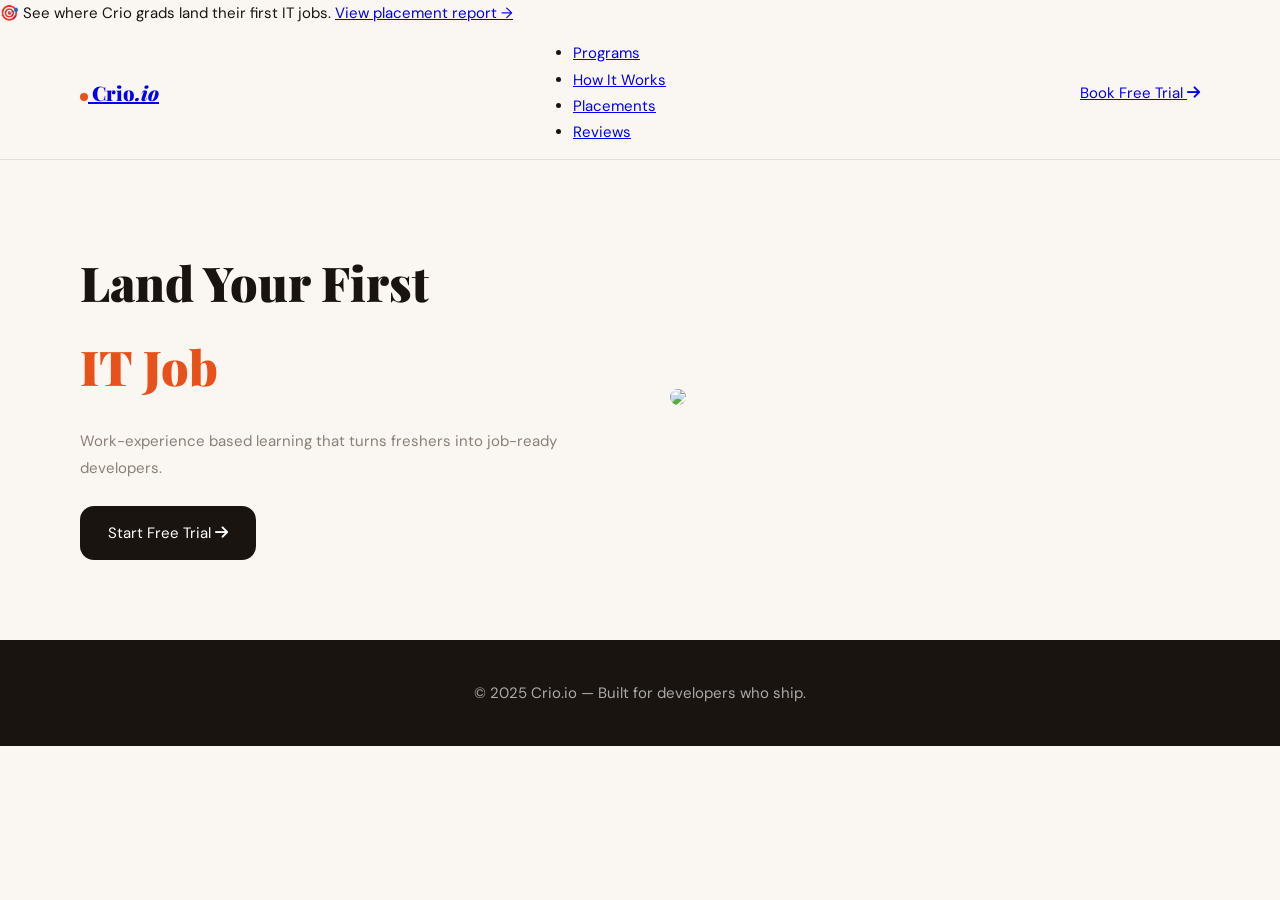
==== commit 6cc9a2e4: "Merge branch 'main' into dev-branch" ====
--- a/index.html
+++ b/index.html
@@ -1,444 +1,79 @@
 <!DOCTYPE html>
 <html lang="en">
+
 <head>
-<meta charset="UTF-8">
-<meta name="viewport" content="width=device-width, initial-scale=1.0">
+    <meta charset="UTF-8">
+    <meta name="viewport" content="width=device-width, initial-scale=1.0">
+    <title>Crio.io — Launch Your IT Career</title>
 
-<title>Crio.io — Launch Your IT Career</title>
+    <!-- Fonts -->
+    <link href="https://fonts.googleapis.com/css2?family=Playfair+Display:ital,wght@0,700;0,800;0,900;1,700&family=DM+Sans:wght@300;400;500;600&display=swap" rel="stylesheet">
 
-<link rel="preconnect" href="https://fonts.googleapis.com">
-<link rel="preconnect" href="https://fonts.gstatic.com" crossorigin>
+    <!-- Icons -->
+    <link rel="stylesheet" href="https://cdnjs.cloudflare.com/ajax/libs/font-awesome/6.5.0/css/all.min.css">
 
-<link href="https://fonts.googleapis.com/css2?family=Playfair+Display:ital,wght@0,700;0,800;0,900;1,700&family=DM+Sans:wght@300;400;500;600&display=swap" rel="stylesheet">
+    <!-- CSS -->
+    <link rel="stylesheet" href="style.css">
 
-<link rel="stylesheet" href="https://cdnjs.cloudflare.com/ajax/libs/font-awesome/6.5.0/css/all.min.css">
+    <!-- Remove favicon -->
+    <link rel="icon" href="data:,">
+</head>
 
-<link rel="stylesheet" href="style.css">
-
-<!-- Force remove favicon -->
-<link rel="icon" href="data:,">
-
-</head>
 <body>
 
 <!-- TOP BAR -->
 <div class="top-bar">
-  🎯 See where Crio grads land their first IT jobs.
-  <a href="#">View placement report &rarr;</a>
+    🎯 See where Crio grads land their first IT jobs.
+    <a href="#">View placement report →</a>
 </div>
 
 <!-- NAVBAR -->
 <nav class="navbar">
-  <div class="container nav-inner">
-    <a href="#" class="logo">
-      <div class="logo-dot"></div>
-      Crio<em>.io</em>
-    </a>
-    <ul class="nav-links">
-      <li><a href="#programs">Programs</a></li>
-      <li><a href="#how">How It Works</a></li>
-      <li><a href="#placements">Placements</a></li>
-      <li><a href="#testimonials">Reviews</a></li>
-      <li><a href="#">Blog</a></li>
-    </ul>
-    <a href="#" class="btn-trial">
-      Book Free Trial &nbsp;<i class="fa-solid fa-arrow-right"></i>
-    </a>
-  </div>
+    <div class="container nav-inner">
+        <a href="#" class="logo">
+            <span class="logo-dot"></span>
+            Crio<em>.io</em>
+        </a>
+
+        <ul class="nav-links">
+            <li><a href="#programs">Programs</a></li>
+            <li><a href="#how">How It Works</a></li>
+            <li><a href="#placements">Placements</a></li>
+            <li><a href="#testimonials">Reviews</a></li>
+        </ul>
+
+        <a href="#" class="btn-trial">
+            Book Free Trial <i class="fa-solid fa-arrow-right"></i>
+        </a>
+    </div>
 </nav>
 
 <!-- HERO -->
 <section class="container hero">
-  <div class="hero-left">
-    <div class="hero-badge">
-      <span></span>
-      India's #1 Work-Experience Program
+    <div>
+        <h1 class="hero-title">
+            Land Your First <br>
+            <span style="color:#e8521a;">IT Job</span>
+        </h1>
+
+        <p class="hero-sub">
+            Work-experience based learning that turns freshers into job-ready developers.
+        </p>
+
+        <a href="#" class="btn-primary">
+            Start Free Trial <i class="fa-solid fa-arrow-right"></i>
+        </a>
     </div>
-    <h1 class="hero-title">
-      Land Your First<br>
-      <span class="accent-text">IT Job</span> at<br>
-      <span class="underline-text">Top Companies.</span>
-    </h1>
-    <p class="hero-sub">
-      Work-experience based learning that turns freshers into job-ready
-      developers — through real projects, not just theory.
-    </p>
-    <ul class="hero-points">
-      <li>
-        <span class="check-icon"><i class="fa-solid fa-check"></i></span>
-        Build professional projects like senior engineers at top tech firms.
-      </li>
-      <li>
-        <span class="check-icon"><i class="fa-solid fa-check"></i></span>
-        Master Fullstack, Backend &amp; QA Automation with real experience.
-      </li>
-      <li>
-        <span class="check-icon"><i class="fa-solid fa-check"></i></span>
-        Crack your dream role with our 150+ hiring partner network.
-      </li>
-    </ul>
-    <div class="hero-ctas">
-      <a href="#" class="btn-primary">
-        Start Free Trial &nbsp;<i class="fa-solid fa-arrow-right"></i>
-      </a>
-      <a href="#how" class="btn-ghost">
-        <i class="fa-solid fa-circle-play"></i> See how it works
-      </a>
+
+    <div>
+        <img src="https://t3.ftcdn.net/jpg/04/49/11/52/360_F_449115279_hRSrplGSp1bW9bWIaA4cLmNUFw90RcNb.jpg"
+             style="width:100%; border-radius:16px;">
     </div>
-    <div class="stats-grid">
-      <div class="stat-item"><div class="stat-num">93%</div><div class="stat-label">Dream role achieved</div></div>
-      <div class="stat-item"><div class="stat-num">150+</div><div class="stat-label">Hiring partners</div></div>
-      <div class="stat-item"><div class="stat-num">1K+</div><div class="stat-label">Real projects</div></div>
-      <div class="stat-item"><div class="stat-num">5K+</div><div class="stat-label">Freshers placed</div></div>
-      <div class="stat-item"><div class="stat-num">4.8★</div><div class="stat-label">Average rating</div></div>
-    </div>
-  </div>
-
-  <div class="hero-visual">
-    <div class="hero-img-wrap">
-      <img src="https://t3.ftcdn.net/jpg/04/49/11/52/360_F_449115279_hRSrplGSp1bW9bWIaA4cLmNUFw90RcNb.jpg" alt="Developer working">
-    </div>
-    <div class="float-card">
-      <div class="float-card-icon"><i class="fa-solid fa-briefcase"></i></div>
-      <div class="float-card-text">
-        <div class="fnum">₹18 LPA avg</div>
-        <div class="fsub">Placement package 2024</div>
-      </div>
-    </div>
-  </div>
-</section>
-
-<!-- MARQUEE -->
-<div class="marquee-section">
-  <p class="marquee-label">Our grads work at</p>
-  <div class="marquee-track">
-    <div class="marquee-inner">
-      <span>Google</span><span class="sep">&middot;</span>
-      <span>Amazon</span><span class="sep">&middot;</span>
-      <span>Microsoft</span><span class="sep">&middot;</span>
-      <span>Flipkart</span><span class="sep">&middot;</span>
-      <span>Paytm</span><span class="sep">&middot;</span>
-      <span>Razorpay</span><span class="sep">&middot;</span>
-      <span>Swiggy</span><span class="sep">&middot;</span>
-      <span>Zomato</span><span class="sep">&middot;</span>
-      <span>PhonePe</span><span class="sep">&middot;</span>
-      <span>CRED</span><span class="sep">&middot;</span>
-      <span>Meesho</span><span class="sep">&middot;</span>
-      <span>Infosys</span><span class="sep">&middot;</span>
-      <span>TCS</span><span class="sep">&middot;</span>
-      <span>Wipro</span><span class="sep">&middot;</span>
-      <span>Google</span><span class="sep">&middot;</span>
-      <span>Amazon</span><span class="sep">&middot;</span>
-      <span>Microsoft</span><span class="sep">&middot;</span>
-      <span>Flipkart</span><span class="sep">&middot;</span>
-      <span>Paytm</span><span class="sep">&middot;</span>
-      <span>Razorpay</span><span class="sep">&middot;</span>
-      <span>Swiggy</span><span class="sep">&middot;</span>
-      <span>Zomato</span><span class="sep">&middot;</span>
-      <span>PhonePe</span><span class="sep">&middot;</span>
-      <span>CRED</span><span class="sep">&middot;</span>
-      <span>Meesho</span><span class="sep">&middot;</span>
-      <span>Infosys</span><span class="sep">&middot;</span>
-      <span>TCS</span><span class="sep">&middot;</span>
-      <span>Wipro</span><span class="sep">&middot;</span>
-    </div>
-  </div>
-</div>
-
-<!-- HOW IT WORKS -->
-<section class="section" id="how">
-  <div class="container">
-    <div class="reveal">
-      <div class="section-label">The Process</div>
-      <h2 class="section-title">From Fresher to<br>Hired in 3 Steps</h2>
-      <p class="section-sub">No fluff. No theory dumps. A clear, proven path that gets freshers into real IT jobs.</p>
-    </div>
-    <div class="steps-grid">
-      <div class="step-card reveal d1" data-n="01">
-        <div class="step-icon"><i class="fa-solid fa-user-pen"></i></div>
-        <h3>Apply &amp; Get Matched</h3>
-        <p>Fill a quick form, take a short aptitude check, and get matched to the program that fits your background — Fullstack, Backend, or QA Automation.</p>
-      </div>
-      <div class="step-card reveal d2" data-n="02">
-        <div class="step-icon"><i class="fa-solid fa-laptop-code"></i></div>
-        <h3>Build Real Projects</h3>
-        <p>Learn by doing. Complete 8–12 industry-grade projects that look exactly like the work done at top product companies. Get daily mentor support and peer reviews.</p>
-      </div>
-      <div class="step-card reveal d3" data-n="03">
-        <div class="step-icon"><i class="fa-solid fa-rocket"></i></div>
-        <h3>Get Placed &amp; Launched</h3>
-        <p>Our placement team puts your profile in front of 150+ hiring partners. Mock interviews, resume reviews, and referrals — until you sign your offer letter.</p>
-      </div>
-    </div>
-  </div>
-</section>
-
-<!-- PROGRAMS -->
-<section class="section programs-section" id="programs">
-  <div class="container">
-    <div class="reveal">
-      <div class="section-label">Programs</div>
-      <h2 class="section-title">Choose Your Career Track</h2>
-      <p class="section-sub">Three intensive, project-driven paths designed specifically for freshers entering the IT workforce.</p>
-    </div>
-    <div class="programs-grid">
-      <div class="prog-card reveal d1">
-        <div class="prog-header">
-          <span class="prog-tag tag-orange">Most Popular</span>
-          <h3>Full Stack Development</h3>
-          <p>Build end-to-end web apps using modern frameworks and deploy them to production.</p>
-        </div>
-        <div class="prog-body">
-          <div class="prog-skills">
-            <span class="skill-chip">React</span>
-            <span class="skill-chip">Node.js</span>
-            <span class="skill-chip">MongoDB</span>
-            <span class="skill-chip">REST APIs</span>
-            <span class="skill-chip">AWS</span>
-            <span class="skill-chip">Docker</span>
-          </div>
-          <div class="prog-meta">
-            <span><strong>6 months</strong> · Self-paced</span>
-            <span><strong>12</strong> real projects</span>
-          </div>
-        </div>
-        <div class="prog-cta">
-          <a href="#" class="prog-link">Explore Program <i class="fa-solid fa-arrow-right"></i></a>
-        </div>
-      </div>
-      <div class="prog-card reveal d2">
-        <div class="prog-header">
-          <span class="prog-tag tag-green">High Demand</span>
-          <h3>Backend Engineering</h3>
-          <p>Master server-side systems, databases, and scalable microservice architecture.</p>
-        </div>
-        <div class="prog-body">
-          <div class="prog-skills">
-            <span class="skill-chip">Java</span>
-            <span class="skill-chip">Spring Boot</span>
-            <span class="skill-chip">SQL</span>
-            <span class="skill-chip">Redis</span>
-            <span class="skill-chip">Kafka</span>
-            <span class="skill-chip">System Design</span>
-          </div>
-          <div class="prog-meta">
-            <span><strong>5 months</strong> · Self-paced</span>
-            <span><strong>10</strong> real projects</span>
-          </div>
-        </div>
-        <div class="prog-cta">
-          <a href="#" class="prog-link">Explore Program <i class="fa-solid fa-arrow-right"></i></a>
-        </div>
-      </div>
-      <div class="prog-card reveal d3">
-        <div class="prog-header">
-          <span class="prog-tag tag-blue">Fast Track</span>
-          <h3>QA Automation</h3>
-          <p>Get hired as an SDET — automate testing pipelines for real software products.</p>
-        </div>
-        <div class="prog-body">
-          <div class="prog-skills">
-            <span class="skill-chip">Selenium</span>
-            <span class="skill-chip">Cypress</span>
-            <span class="skill-chip">Python</span>
-            <span class="skill-chip">Pytest</span>
-            <span class="skill-chip">CI/CD</span>
-            <span class="skill-chip">Postman</span>
-          </div>
-          <div class="prog-meta">
-            <span><strong>4 months</strong> · Self-paced</span>
-            <span><strong>8</strong> real projects</span>
-          </div>
-        </div>
-        <div class="prog-cta">
-          <a href="#" class="prog-link">Explore Program <i class="fa-solid fa-arrow-right"></i></a>
-        </div>
-      </div>
-    </div>
-  </div>
-</section>
-
-<!-- WHY CRIO -->
-<section class="section">
-  <div class="container">
-    <div class="why-grid">
-      <div class="why-visual reveal">
-        <div class="why-cards">
-          <div class="why-card">
-            <div class="why-icon"><i class="fa-solid fa-building-columns"></i></div>
-            <h4>No Degree Barrier</h4>
-            <p>We select based on attitude and effort, not your college or percentage. Any graduate can apply.</p>
-          </div>
-          <div class="why-card">
-            <div class="why-icon"><i class="fa-solid fa-users-line"></i></div>
-            <h4>1-on-1 Mentorship</h4>
-            <p>Active engineers review your code and guide your career decisions every step of the way.</p>
-          </div>
-          <div class="why-card">
-            <div class="why-icon"><i class="fa-solid fa-shield-halved"></i></div>
-            <h4>Placement Guarantee</h4>
-            <p>Full fee refund if you don't get placed within 6 months of completing the program.</p>
-          </div>
-          <div class="why-card">
-            <div class="why-icon"><i class="fa-solid fa-code-branch"></i></div>
-            <h4>GitHub Portfolio</h4>
-            <p>Graduate with 8–12 live projects that prove your skills to every employer you talk to.</p>
-          </div>
-        </div>
-      </div>
-
-      <div class="why-text reveal-left">
-        <div class="section-label">Why Crio</div>
-        <h2 class="section-title">Learning That Actually Gets You Hired</h2>
-        <p class="section-sub">Traditional courses teach you concepts. Crio makes you build things — the same things you'd build on your first day at work.</p>
-        <ul class="feature-list">
-          <li>
-            <span class="feat-num">01</span>
-            <div class="feat-body">
-              <h5>Work-Ex Simulation</h5>
-              <p>Each module mirrors a real sprint at a product company — tickets, code reviews, standups.</p>
-            </div>
-          </li>
-          <li>
-            <span class="feat-num">02</span>
-            <div class="feat-body">
-              <h5>Live Hiring Network</h5>
-              <p>150+ companies actively post roles exclusively for Crio graduates every month.</p>
-            </div>
-          </li>
-          <li>
-            <span class="feat-num">03</span>
-            <div class="feat-body">
-              <h5>EMI &amp; Income-Share Options</h5>
-              <p>Pay after you get placed, or choose flexible EMIs. Zero barrier to starting.</p>
-            </div>
-          </li>
-          <li>
-            <span class="feat-num">04</span>
-            <div class="feat-body">
-              <h5>Community of 5,000+ Alumni</h5>
-              <p>Tap into a growing network of placed Crio grads for referrals and guidance.</p>
-            </div>
-          </li>
-        </ul>
-      </div>
-    </div>
-  </div>
-</section>
-
-<!-- PLACEMENT NUMBERS -->
-<section class="section numbers-section" id="placements">
-  <div class="container">
-    <div class="reveal" style="text-align:center; max-width:560px; margin:auto;">
-      <div class="section-label" style="justify-content:center;">Placement Stats</div>
-      <h2 class="section-title">Numbers That Speak</h2>
-      <p class="section-sub" style="margin:auto;">Real placement data from our most recent batch — verified and transparent.</p>
-    </div>
-    <div class="numbers-grid">
-      <div class="number-item reveal d1">
-        <div class="big-num">₹18L</div>
-        <div class="big-label">Average package<br>across all tracks</div>
-      </div>
-      <div class="number-item reveal d2">
-        <div class="big-num">93%</div>
-        <div class="big-label">Students placed<br>within 6 months</div>
-      </div>
-      <div class="number-item reveal d3">
-        <div class="big-num">₹45L</div>
-        <div class="big-label">Highest package<br>received in 2024</div>
-      </div>
-      <div class="number-item reveal d4">
-        <div class="big-num">68 days</div>
-        <div class="big-label">Average time to<br>first job offer</div>
-      </div>
-    </div>
-  </div>
-</section>
-
-<!-- TESTIMONIALS -->
-<section class="section testimonials-section" id="testimonials">
-  <div class="container">
-    <div class="reveal">
-      <div class="section-label">Student Stories</div>
-      <h2 class="section-title">Freshers Who Made It</h2>
-      <p class="section-sub">Straight from the people who went from zero to their first tech job.</p>
-    </div>
-    <div class="testi-grid">
-      <div class="testi-card reveal d1">
-        <div class="testi-stars">★★★★★</div>
-        <p class="testi-text">I had a non-CS degree and zero coding confidence. Crio's project-based structure forced me to actually build things. 5 months later I was interviewing at product companies I'd only dreamed of.</p>
-        <div class="testi-author">
-          <div class="testi-avatar av1">R</div>
-          <div class="testi-info">
-            <div class="name">Rahul Sharma</div>
-            <div class="role">B.Com Graduate → Full Stack Dev</div>
-          </div>
-        </div>
-        <span class="testi-company"><i class="fa-solid fa-circle-check"></i> Now at Razorpay &middot; ₹16 LPA</span>
-      </div>
-      <div class="testi-card reveal d2">
-        <div class="testi-stars">★★★★★</div>
-        <p class="testi-text">The mentors aren't just teachers — they're working engineers who gave me honest code reviews and real interview prep. That's what set Crio apart from every other course I tried.</p>
-        <div class="testi-author">
-          <div class="testi-avatar av2">P</div>
-          <div class="testi-info">
-            <div class="name">Priya Nair</div>
-            <div class="role">ECE Fresher → Backend Engineer</div>
-          </div>
-        </div>
-        <span class="testi-company"><i class="fa-solid fa-circle-check"></i> Now at Swiggy &middot; ₹20 LPA</span>
-      </div>
-      <div class="testi-card reveal d3">
-        <div class="testi-stars">★★★★★</div>
-        <p class="testi-text">Got rejected from 8 campus placements. Joined Crio, built a solid portfolio over 4 months, and landed 3 offers simultaneously. The placement team was relentless in their support.</p>
-        <div class="testi-author">
-          <div class="testi-avatar av3">A</div>
-          <div class="testi-info">
-            <div class="name">Arjun Mehta</div>
-            <div class="role">CS Fresher → SDET Engineer</div>
-          </div>
-        </div>
-        <span class="testi-company"><i class="fa-solid fa-circle-check"></i> Now at PhonePe &middot; ₹18 LPA</span>
-      </div>
-    </div>
-  </div>
-</section>
-
-<!-- FINAL CTA -->
-<section class="cta-final">
-  <div class="cta-rings"><span></span><span></span><span></span></div>
-  <div class="container" style="position:relative;z-index:1;">
-    <div class="reveal">
-      <div class="cta-badge">🚀 Applications open for June 2025 Batch</div>
-      <h2>Your First IT Job Is<br><em>Closer Than You Think.</em></h2>
-      <p>Join 5,000+ freshers who've already launched their tech careers with Crio. Book a free 1-on-1 trial — no commitment, no credit card.</p>
-      <div class="cta-btns">
-        <a href="#" class="btn-primary">Apply Now &nbsp;<i class="fa-solid fa-arrow-right"></i></a>
-        <a href="#placements" class="btn-outline"><i class="fa-solid fa-chart-bar"></i>&nbsp; View Placement Report</a>
-      </div>
-    </div>
-  </div>
 </section>
 
 <!-- FOOTER -->
 <footer>
-  <div class="container">
-    <div class="footer-inner">
-      <a href="#" class="footer-logo">Crio<em>.io</em></a>
-      <ul class="footer-links">
-        <li><a href="#">Programs</a></li>
-        <li><a href="#">Placements</a></li>
-        <li><a href="#">Blog</a></li>
-        <li><a href="#">Community</a></li>
-        <li><a href="#">Careers</a></li>
-        <li><a href="#">Contact</a></li>
-      </ul>
-    </div>
-    <div class="footer-bottom">
-      <span>© 2025 Crio.io — Built for developers who ship.</span>
-      <span><a href="#">Privacy</a> &nbsp;·&nbsp; <a href="#">Terms</a> &nbsp;·&nbsp; <a href="#">Refund Policy</a></span>
-    </div>
-  </div>
+    <p>© 2025 Crio.io — Built for developers who ship.</p>
 </footer>
 
 </body>
--- a/style.css
+++ b/style.css
@@ -6,992 +6,176 @@
 
 /* ─── Variables ─── */
 :root {
-  --cream:   #faf7f2;
-  --cream-2: #f3ede3;
-  --cream-3: #ecddd0;
-  --white:   #ffffff;
-  --ink:     #1a1410;
-  --ink-2:   #3d3530;
-  --muted:   #8a7f78;
-  --accent:  #e8521a;
+  --cream:#faf7f2;
+  --cream-2:#f3ede3;
+  --cream-3:#ecddd0;
+  --white:#ffffff;
+  --ink:#1a1410;
+  --ink-2:#3d3530;
+  --muted:#8a7f78;
+  --accent:#e8521a;
   --accent-h:#c94212;
-  --sage:    #4a7c59;
-  --sky:     #2563a8;
-  --border:  rgba(26,20,16,.1);
-  --shadow:  rgba(26,20,16,.08);
-  --r:       14px;
-  --ease:    cubic-bezier(0.16, 1, 0.3, 1);
+  --sage:#4a7c59;
+  --sky:#2563a8;
+  --border:rgba(26,20,16,.1);
+  --shadow:rgba(26,20,16,.08);
+  --r:14px;
+  --ease:cubic-bezier(0.16,1,0.3,1);
 }
 
 /* ─── Reset ─── */
-*, *::before, *::after { margin:0; padding:0; box-sizing:border-box; }
+*,
+*::before,
+*::after {
+  margin:0;
+  padding:0;
+  box-sizing:border-box;
+}
+
 html { scroll-behavior:smooth; }
 
 body {
   background: var(--cream);
   color: var(--ink);
   font-family: 'DM Sans', sans-serif;
-  font-size: 15px;
-  line-height: 1.75;
-  overflow-x: hidden;
+  font-size:15px;
+  line-height:1.75;
+  overflow-x:hidden;
 }
 
-/* Subtle warm texture */
-body::after {
-  content: '';
-  position: fixed; inset: 0;
-  background: url("data:image/svg+xml,%3Csvg xmlns='http://www.w3.org/2000/svg' width='400' height='400'%3E%3Cfilter id='g'%3E%3CfeTurbulence type='fractalNoise' baseFrequency='.65' numOctaves='3' stitchTiles='stitch'/%3E%3C/filter%3E%3Crect width='100%25' height='100%25' filter='url(%23g)' opacity='.03'/%3E%3C/svg%3E");
-  pointer-events: none;
-  z-index: 9999;
+/* ─── Container ─── */
+.container {
+  width: min(92%,1120px);
+  margin:auto;
 }
 
-.container { width: min(92%, 1120px); margin: auto; }
-
-/* ═══════════════ ENTRANCE ANIMATIONS ═══════════════ */
-@keyframes slideDown {
-  from { opacity:0; transform:translateY(-16px); }
-  to   { opacity:1; transform:translateY(0); }
-}
+/* ═══════════════ ANIMATIONS ═══════════════ */
 @keyframes fadeUp {
-  from { opacity:0; transform:translateY(36px); }
-  to   { opacity:1; transform:translateY(0); }
-}
-@keyframes fadeLeft {
-  from { opacity:0; transform:translateX(36px); }
-  to   { opacity:1; transform:translateX(0); }
-}
-@keyframes fadeIn {
-  from { opacity:0; }
-  to   { opacity:1; }
-}
-@keyframes scaleIn {
-  from { opacity:0; transform:scale(.92); }
-  to   { opacity:1; transform:scale(1); }
-}
-@keyframes pulse {
-  0%,100% { opacity:1; transform:scale(1); }
-  50%      { opacity:.5; transform:scale(1.4); }
-}
-@keyframes float {
-  0%,100% { transform:translateY(0); }
-  50%      { transform:translateY(-10px); }
-}
-@keyframes marquee {
-  from { transform:translateX(0); }
-  to   { transform:translateX(-50%); }
-}
-@keyframes spin-slow {
-  to { transform:rotate(360deg); }
-}
-@keyframes shimmer {
-  0%   { background-position: -200% center; }
-  100% { background-position:  200% center; }
-}
-@keyframes dash {
-  from { stroke-dashoffset: 200; }
-  to   { stroke-dashoffset: 0; }
+  from {opacity:0; transform:translateY(30px);}
+  to {opacity:1; transform:translateY(0);}
 }
 
-/* ─── CSS Scroll-Driven Animations ─── */
-@supports (animation-timeline: scroll()) {
-  .reveal {
-    animation: fadeUp linear both;
-    animation-timeline: view();
-    animation-range: entry 0% entry 28%;
-  }
-  .reveal-left {
-    animation: fadeLeft linear both;
-    animation-timeline: view();
-    animation-range: entry 0% entry 28%;
-  }
-  .reveal-scale {
-    animation: scaleIn linear both;
-    animation-timeline: view();
-    animation-range: entry 0% entry 25%;
-  }
-  .reveal-fade {
-    animation: fadeIn linear both;
-    animation-timeline: view();
-    animation-range: entry 0% entry 20%;
-  }
+@keyframes fadeLeft {
+  from {opacity:0; transform:translateX(30px);}
+  to {opacity:1; transform:translateX(0);}
 }
 
-/* Fallback for non-supporting browsers */
-@supports not (animation-timeline: scroll()) {
-  .reveal, .reveal-left, .reveal-scale, .reveal-fade {
-    animation: fadeUp .8s var(--ease) both;
-  }
+@keyframes pulse {
+  0%,100% {transform:scale(1);}
+  50% {transform:scale(1.3);}
 }
-
-.d1  { animation-delay: .05s; }
-.d2  { animation-delay: .12s; }
-.d3  { animation-delay: .2s; }
-.d4  { animation-delay: .28s; }
-.d5  { animation-delay: .36s; }
-
-/* ═══════════════ TOP BAR ═══════════════ */
-.top-bar {
-  background: var(--ink);
-  color: #e8d8c8;
-  text-align: center;
-  padding: 9px 16px;
-  font-size: 13px;
-  font-weight: 400;
-  letter-spacing: .2px;
-  animation: slideDown .5s var(--ease) both;
-}
-.top-bar a {
-  color: #f4a96a;
-  font-weight: 600;
-  text-decoration: none;
-  border-bottom: 1px solid rgba(244,169,106,.4);
-  margin-left: 6px;
-  transition: color .2s, border-color .2s;
-}
-.top-bar a:hover { color: #fff; border-color: #fff; }
 
 /* ═══════════════ NAVBAR ═══════════════ */
 .navbar {
-  position: sticky; top: 0; z-index: 100;
-  background: rgba(250,247,242,.92);
-  backdrop-filter: blur(20px);
-  -webkit-backdrop-filter: blur(20px);
-  border-bottom: 1px solid var(--border);
-  animation: slideDown .6s var(--ease) .05s both;
+  position:sticky;
+  top:0;
+  background:rgba(250,247,242,.9);
+  backdrop-filter:blur(12px);
+  border-bottom:1px solid var(--border);
 }
+
 .nav-inner {
-  display: flex;
-  align-items: center;
-  justify-content: space-between;
-  padding: 15px 0;
-  gap: 32px;
+  display:flex;
+  justify-content:space-between;
+  align-items:center;
+  padding:14px 0;
 }
+
 .logo {
-  font-family: 'Playfair Display', serif;
-  font-size: 21px;
-  font-weight: 900;
-  font-style: italic;
-  color: var(--ink);
-  text-decoration: none;
-  display: flex; align-items: center; gap: 8px;
-  flex-shrink: 0;
-  letter-spacing: -.3px;
+  font-family:'Playfair Display', serif;
+  font-size:20px;
+  font-weight:900;
 }
+
 .logo-dot {
-  width: 9px; height: 9px;
-  border-radius: 50%;
-  background: var(--accent);
-  flex-shrink: 0;
-  animation: pulse 2.2s ease-in-out infinite;
+  width:8px;
+  height:8px;
+  background:var(--accent);
+  border-radius:50%;
+  display:inline-block;
+  animation:pulse 2s infinite;
 }
-.logo em { color: var(--accent); font-style: italic; }
-
-.nav-links {
-  display: flex; list-style: none;
-  gap: 2px; flex: 1; justify-content: center;
-}
-.nav-links a {
-  color: var(--ink-2);
-  text-decoration: none;
-  font-size: 13.5px;
-  font-weight: 500;
-  padding: 7px 15px;
-  border-radius: 999px;
-  transition: background .2s, color .2s;
-  white-space: nowrap;
-}
-.nav-links a:hover { background: var(--cream-2); color: var(--ink); }
-
-.btn-trial {
-  display: inline-flex; align-items: center; gap: 8px;
-  background: var(--accent);
-  color: #fff;
-  font-family: 'DM Sans', sans-serif;
-  font-weight: 600;
-  font-size: 13.5px;
-  letter-spacing: .3px;
-  text-decoration: none;
-  padding: 10px 22px;
-  border-radius: var(--r);
-  flex-shrink: 0;
-  position: relative;
-  overflow: hidden;
-  transition: transform .3s var(--ease), box-shadow .3s var(--ease), background .2s;
-}
-.btn-trial::before {
-  content: '';
-  position: absolute; inset: 0;
-  background: linear-gradient(105deg, rgba(255,255,255,.25) 0%, transparent 55%);
-  opacity: 0;
-  transition: opacity .3s;
-}
-.btn-trial:hover {
-  background: var(--accent-h);
-  transform: translateY(-2px);
-  box-shadow: 0 10px 32px rgba(232,82,26,.35);
-}
-.btn-trial:hover::before { opacity:1; }
-.btn-trial:hover i { transform: translateX(3px); }
-.btn-trial i { transition: transform .3s var(--ease); font-size: 11px; }
 
 /* ═══════════════ HERO ═══════════════ */
 .hero {
-  display: grid;
-  grid-template-columns: 1.1fr 1fr;
-  gap: 64px;
-  align-items: center;
-  padding: 90px 0 80px;
-  position: relative;
-}
-
-/* Decorative circle */
-.hero::before {
-  content: '';
-  position: absolute;
-  top: 40px; right: -80px;
-  width: 520px; height: 520px;
-  border-radius: 50%;
-  background: radial-gradient(circle, rgba(232,82,26,.07) 0%, transparent 68%);
-  pointer-events: none;
-}
-
-.hero-badge {
-  display: inline-flex; align-items: center; gap: 8px;
-  background: #fff3ee;
-  border: 1px solid rgba(232,82,26,.2);
-  color: var(--accent);
-  font-size: 11.5px;
-  font-weight: 600;
-  letter-spacing: 1px;
-  text-transform: uppercase;
-  padding: 6px 14px;
-  border-radius: 999px;
-  margin-bottom: 22px;
-  animation: fadeUp .7s var(--ease) .1s both;
-}
-.hero-badge span {
-  width: 6px; height: 6px;
-  background: var(--accent);
-  border-radius: 50%;
-  animation: pulse 1.8s ease-in-out infinite;
+  display:grid;
+  grid-template-columns:1fr 1fr;
+  gap:60px;
+  align-items:center;
+  padding:80px 0;
 }
 
 .hero-title {
-  font-family: 'Playfair Display', serif;
-  font-size: clamp(36px, 4.5vw, 58px);
-  font-weight: 900;
-  line-height: 1.08;
-  letter-spacing: -1.5px;
-  margin-bottom: 20px;
-  animation: fadeUp .7s var(--ease) .18s both;
-}
-.hero-title .accent-text {
-  color: var(--accent);
-  font-style: italic;
-}
-.hero-title .underline-text {
-  position: relative;
-  display: inline-block;
-}
-.hero-title .underline-text::after {
-  content: '';
-  position: absolute;
-  left: 0; bottom: 2px;
-  width: 100%; height: 3px;
-  background: linear-gradient(90deg, var(--accent), #f4a96a);
-  border-radius: 2px;
-  transform-origin: left;
-  animation: scaleX-in .8s var(--ease) .9s both;
-}
-@keyframes scaleX-in {
-  from { transform:scaleX(0); }
-  to   { transform:scaleX(1); }
+  font-family:'Playfair Display', serif;
+  font-size:48px;
+  font-weight:900;
+  margin-bottom:20px;
+  animation:fadeUp .6s ease;
 }
 
 .hero-sub {
-  color: var(--muted);
-  font-size: 16px;
-  font-weight: 400;
-  margin-bottom: 30px;
-  max-width: 460px;
-  animation: fadeUp .7s var(--ease) .26s both;
+  color:var(--muted);
+  margin-bottom:25px;
 }
 
-.hero-points {
-  list-style: none;
-  display: flex; flex-direction: column; gap: 11px;
-  margin-bottom: 38px;
-  animation: fadeUp .7s var(--ease) .32s both;
-}
-.hero-points li {
-  display: flex; align-items: flex-start; gap: 11px;
-  color: var(--ink-2);
-  font-size: 14.5px;
-}
-.check-icon {
-  width: 20px; height: 20px;
-  background: #fff3ee;
-  border: 1.5px solid rgba(232,82,26,.3);
-  border-radius: 50%;
-  display: flex; align-items: center; justify-content: center;
-  flex-shrink: 0;
-  margin-top: 2px;
-  color: var(--accent);
-  font-size: 9px;
+.btn-primary {
+  background:var(--ink);
+  color:#fff;
+  padding:14px 28px;
+  border-radius:var(--r);
+  text-decoration:none;
+  display:inline-block;
+  transition:.3s;
 }
 
-.hero-ctas {
-  display: flex; align-items: center; gap: 16px; flex-wrap: wrap;
-  animation: fadeUp .7s var(--ease) .38s both;
-}
-.btn-primary {
-  display: inline-flex; align-items: center; gap: 9px;
-  background: var(--ink);
-  color: #fff;
-  font-family: 'DM Sans', sans-serif;
-  font-weight: 600;
-  font-size: 15px;
-  padding: 14px 30px;
-  border-radius: var(--r);
-  text-decoration: none;
-  position: relative; overflow: hidden;
-  transition: transform .3s var(--ease), box-shadow .3s var(--ease), background .25s;
-}
-.btn-primary::before {
-  content: '';
-  position: absolute; inset: 0;
-  background: linear-gradient(105deg, rgba(255,255,255,.1) 0%, transparent 50%);
-  opacity: 0;
-  transition: opacity .3s;
-}
-.btn-primary:hover { background: #2d2420; transform:translateY(-3px); box-shadow: 0 14px 40px rgba(26,20,16,.2); }
-.btn-primary:hover::before { opacity:1; }
-.btn-primary:hover i { transform:translateX(3px); }
-.btn-primary i { transition:transform .3s var(--ease); font-size:12px; }
-
-.btn-ghost {
-  display: inline-flex; align-items: center; gap: 8px;
-  color: var(--muted);
-  font-size: 14px; font-weight: 500;
-  text-decoration: none;
-  padding: 14px 6px;
-  transition: color .25s;
-}
-.btn-ghost:hover { color: var(--ink); }
-
-/* Stats bar */
-.stats-grid {
-  display: grid;
-  grid-template-columns: repeat(5,1fr);
-  border: 1px solid var(--border);
-  border-radius: var(--r);
-  overflow: hidden;
-  margin-top: 48px;
-  background: var(--cream-2);
-  box-shadow: 0 2px 16px var(--shadow);
-  animation: fadeUp .7s var(--ease) .5s both;
-}
-.stat-item {
-  padding: 20px 14px;
-  text-align: center;
-  border-right: 1px solid var(--border);
-  background: #fff;
-  transition: background .25s, transform .3s var(--ease);
-  position: relative;
-}
-.stat-item:last-child { border-right: none; }
-.stat-item:hover { background: #fff8f5; }
-.stat-num {
-  font-family: 'Playfair Display', serif;
-  font-size: 24px; font-weight: 900;
-  color: var(--accent);
-  line-height: 1.1;
-}
-.stat-label {
-  font-size: 11px;
-  color: var(--muted);
-  margin-top: 4px;
-  letter-spacing: .2px;
+.btn-primary:hover {
+  transform:translateY(-3px);
 }
 
-/* Hero visual */
-.hero-visual {
-  position: relative;
-  animation: fadeLeft .9s var(--ease) .2s both;
-}
-.hero-img-wrap {
-  border-radius: 24px;
-  overflow: hidden;
-  border: 1px solid var(--border);
-  box-shadow: 0 32px 72px rgba(26,20,16,.14), 0 8px 20px rgba(26,20,16,.08);
-  transition: transform .7s var(--ease), box-shadow .7s var(--ease);
-}
-.hero-img-wrap:hover {
-  transform: translateY(-8px) rotate(.4deg);
-  box-shadow: 0 50px 90px rgba(26,20,16,.18), 0 0 60px rgba(232,82,26,.08);
-}
-.hero-img-wrap img {
-  width: 100%; display: block;
-  filter: brightness(.97) saturate(1.05);
-  transition: filter .4s;
-}
-.hero-img-wrap:hover img { filter: brightness(1) saturate(1.1); }
-
-.float-card {
-  position: absolute;
-  bottom: 28px; left: -32px;
-  background: #fff;
-  border: 1px solid var(--border);
-  border-radius: 16px;
-  padding: 14px 18px;
-  display: flex; align-items: center; gap: 13px;
-  box-shadow: 0 16px 44px rgba(26,20,16,.12);
-  animation: float 4.5s ease-in-out infinite;
-}
-.float-card-icon {
-  width: 40px; height: 40px;
-  background: #fff3ee;
-  border-radius: 10px;
-  display: flex; align-items: center; justify-content: center;
-  color: var(--accent); font-size: 16px;
-  flex-shrink: 0;
-}
-.float-card-text .fnum {
-  font-family: 'Playfair Display', serif;
-  font-weight: 700; font-size: 17px; color: var(--ink);
-}
-.float-card-text .fsub {
-  font-size: 11px; color: var(--muted); margin-top: 2px;
+/* ═══════════════ GRID SECTIONS ═══════════════ */
+.steps-grid,
+.programs-grid,
+.testi-grid {
+  display:grid;
+  gap:20px;
+  margin-top:40px;
 }
 
-/* ═══════════════ MARQUEE ═══════════════ */
-.marquee-section {
-  padding: 44px 0;
-  background: var(--cream-2);
-  border-top: 1px solid var(--border);
-  border-bottom: 1px solid var(--border);
-  overflow: hidden;
-}
-.marquee-label {
-  text-align: center;
-  font-size: 11px; font-weight: 600;
-  letter-spacing: 2.5px;
-  text-transform: uppercase;
-  color: var(--muted);
-  margin-bottom: 24px;
-}
-.marquee-track {
-  overflow: hidden;
-  -webkit-mask: linear-gradient(90deg, transparent, #000 12%, #000 88%, transparent);
-  mask: linear-gradient(90deg, transparent, #000 12%, #000 88%, transparent);
-}
-.marquee-inner {
-  display: inline-flex; gap: 0;
-  animation: marquee 26s linear infinite;
-}
-.marquee-inner:hover { animation-play-state: paused; }
-.marquee-inner span {
-  white-space: nowrap;
-  font-family: 'Playfair Display', serif;
-  font-size: 15px; font-weight: 700;
-  letter-spacing: .3px;
-  color: #b0a49c;
-  padding: 0 36px;
-  transition: color .3s;
-}
-.marquee-inner span:hover { color: var(--ink); }
-.marquee-inner .sep {
-  color: var(--accent); padding: 0 4px;
-  font-size: 18px; font-style: normal;
-  display: flex; align-items: center;
+.steps-grid { grid-template-columns:repeat(3,1fr); }
+.programs-grid { grid-template-columns:repeat(3,1fr); }
+.testi-grid { grid-template-columns:repeat(3,1fr); }
+
+/* Cards */
+.step-card,
+.prog-card,
+.testi-card {
+  background:#fff;
+  padding:25px;
+  border-radius:14px;
+  border:1px solid var(--border);
+  transition:.3s;
 }
 
-/* ═══════════════ HOW IT WORKS ═══════════════ */
-.section { padding: 96px 0; }
-.section-label {
-  display: inline-flex; align-items: center; gap: 8px;
-  font-size: 11.5px; font-weight: 600;
-  letter-spacing: 1.8px;
-  text-transform: uppercase;
-  color: var(--accent);
-  margin-bottom: 16px;
+.step-card:hover,
+.prog-card:hover,
+.testi-card:hover {
+  transform:translateY(-5px);
 }
-.section-label::before {
-  content: '';
-  width: 28px; height: 2px;
-  background: var(--accent);
-  border-radius: 2px;
-}
-.section-title {
-  font-family: 'Playfair Display', serif;
-  font-size: clamp(28px, 3.5vw, 44px);
-  font-weight: 900;
-  letter-spacing: -1px;
-  line-height: 1.12;
-  margin-bottom: 16px;
-}
-.section-sub {
-  color: var(--muted);
-  font-size: 16px;
-  max-width: 520px;
-  line-height: 1.7;
-}
-
-.steps-grid {
-  display: grid;
-  grid-template-columns: repeat(3,1fr);
-  gap: 2px;
-  margin-top: 56px;
-  background: var(--border);
-  border-radius: 20px;
-  overflow: hidden;
-  box-shadow: 0 4px 28px var(--shadow);
-}
-.step-card {
-  background: #fff;
-  padding: 40px 36px;
-  position: relative;
-  overflow: hidden;
-  transition: background .3s;
-}
-.step-card:hover { background: #fff9f7; }
-.step-card::before {
-  content: attr(data-n);
-  position: absolute;
-  top: -12px; right: 20px;
-  font-family: 'Playfair Display', serif;
-  font-size: 100px;
-  font-weight: 900;
-  color: rgba(232,82,26,.05);
-  line-height: 1;
-  pointer-events: none;
-  transition: color .3s;
-}
-.step-card:hover::before { color: rgba(232,82,26,.1); }
-.step-icon {
-  width: 52px; height: 52px;
-  background: #fff3ee;
-  border: 1.5px solid rgba(232,82,26,.18);
-  border-radius: 14px;
-  display: flex; align-items: center; justify-content: center;
-  color: var(--accent);
-  font-size: 20px;
-  margin-bottom: 22px;
-  transition: background .3s, transform .4s var(--ease);
-}
-.step-card:hover .step-icon { background: var(--accent); color: #fff; transform: scale(1.08); }
-.step-card h3 {
-  font-family: 'Playfair Display', serif;
-  font-size: 20px; font-weight: 800;
-  margin-bottom: 10px;
-  letter-spacing: -.3px;
-}
-.step-card p { color: var(--muted); font-size: 14px; line-height: 1.7; }
-
-/* ═══════════════ PROGRAMS ═══════════════ */
-.programs-section { background: var(--cream-2); }
-
-.programs-grid {
-  display: grid;
-  grid-template-columns: repeat(3,1fr);
-  gap: 20px;
-  margin-top: 56px;
-}
-.prog-card {
-  background: #fff;
-  border-radius: 20px;
-  border: 1px solid var(--border);
-  overflow: hidden;
-  box-shadow: 0 4px 20px var(--shadow);
-  transition: transform .4s var(--ease), box-shadow .4s var(--ease);
-  display: flex; flex-direction: column;
-}
-.prog-card:hover {
-  transform: translateY(-8px);
-  box-shadow: 0 20px 50px rgba(26,20,16,.12);
-}
-.prog-header {
-  padding: 30px 28px 22px;
-  border-bottom: 1px solid var(--border);
-  position: relative;
-}
-.prog-tag {
-  display: inline-flex;
-  font-size: 10.5px; font-weight: 700;
-  letter-spacing: 1px;
-  text-transform: uppercase;
-  padding: 4px 12px;
-  border-radius: 999px;
-  margin-bottom: 14px;
-}
-.tag-orange { background: #fff3ee; color: var(--accent); }
-.tag-green  { background: #eef7f2; color: var(--sage); }
-.tag-blue   { background: #eff5fd; color: var(--sky); }
-
-.prog-header h3 {
-  font-family: 'Playfair Display', serif;
-  font-size: 20px; font-weight: 800;
-  letter-spacing: -.3px;
-  margin-bottom: 8px;
-}
-.prog-header p { color: var(--muted); font-size: 13.5px; }
-
-.prog-body { padding: 24px 28px; flex: 1; }
-.prog-skills {
-  display: flex; flex-wrap: wrap; gap: 7px;
-  margin-bottom: 20px;
-}
-.skill-chip {
-  font-size: 11.5px; font-weight: 500;
-  background: var(--cream-2);
-  color: var(--ink-2);
-  padding: 5px 12px;
-  border-radius: 999px;
-  border: 1px solid var(--border);
-}
-.prog-meta {
-  display: flex; justify-content: space-between;
-  font-size: 12.5px; color: var(--muted);
-}
-.prog-meta strong { color: var(--ink); font-weight: 600; }
-.prog-cta {
-  padding: 20px 28px;
-  border-top: 1px solid var(--border);
-}
-.prog-link {
-  display: flex; align-items: center; gap: 8px;
-  color: var(--accent);
-  font-weight: 600; font-size: 14px;
-  text-decoration: none;
-  transition: gap .3s var(--ease);
-}
-.prog-link:hover { gap: 14px; }
-
-/* ═══════════════ WHY CRIO ═══════════════ */
-.why-grid {
-  display: grid;
-  grid-template-columns: 1fr 1fr;
-  gap: 64px;
-  align-items: center;
-  margin-top: 0;
-}
-.why-visual {
-  position: relative;
-}
-.why-cards {
-  display: grid;
-  grid-template-columns: 1fr 1fr;
-  gap: 14px;
-}
-.why-card {
-  background: #fff;
-  border: 1px solid var(--border);
-  border-radius: 16px;
-  padding: 24px 22px;
-  box-shadow: 0 3px 16px var(--shadow);
-  transition: transform .35s var(--ease), box-shadow .35s var(--ease), border-color .3s;
-}
-.why-card:hover {
-  transform: translateY(-5px);
-  box-shadow: 0 12px 36px rgba(26,20,16,.1);
-  border-color: rgba(232,82,26,.2);
-}
-.why-card:first-child {
-  grid-column: span 2;
-  background: var(--ink);
-  color: #fff;
-  border-color: transparent;
-}
-.why-card:first-child .why-icon { background: rgba(232,82,26,.25); color: #f4a96a; }
-.why-card:first-child p { color: #b0a49c; }
-
-.why-icon {
-  width: 40px; height: 40px;
-  background: #fff3ee;
-  border-radius: 10px;
-  display: flex; align-items: center; justify-content: center;
-  color: var(--accent);
-  font-size: 17px;
-  margin-bottom: 14px;
-  transition: background .3s, color .3s;
-}
-.why-card:hover .why-icon { background: var(--accent); color: #fff; }
-.why-card:first-child:hover .why-icon { background: rgba(232,82,26,.4); color: #fff; }
-.why-card h4 {
-  font-family: 'Playfair Display', serif;
-  font-size: 16px; font-weight: 800;
-  margin-bottom: 7px;
-  letter-spacing: -.2px;
-}
-.why-card p { font-size: 13px; color: var(--muted); line-height: 1.65; }
-
-.why-text .section-sub { margin-bottom: 36px; }
-.feature-list {
-  list-style: none;
-  display: flex; flex-direction: column; gap: 16px;
-}
-.feature-list li {
-  display: flex; align-items: flex-start; gap: 14px;
-}
-.feat-num {
-  font-family: 'Playfair Display', serif;
-  font-weight: 900; font-size: 13px;
-  color: var(--accent);
-  background: #fff3ee;
-  border: 1px solid rgba(232,82,26,.2);
-  border-radius: 6px;
-  width: 28px; height: 28px;
-  display: flex; align-items: center; justify-content: center;
-  flex-shrink: 0;
-  margin-top: 1px;
-}
-.feat-body h5 { font-weight: 600; font-size: 14.5px; margin-bottom: 3px; }
-.feat-body p  { font-size: 13px; color: var(--muted); }
-
-/* ═══════════════ TESTIMONIALS ═══════════════ */
-.testimonials-section { background: var(--ink); color: #f1ece6; }
-.testimonials-section .section-label { color: #f4a96a; }
-.testimonials-section .section-label::before { background: #f4a96a; }
-.testimonials-section .section-title { color: #f1ece6; }
-.testimonials-section .section-sub { color: #8a7f78; }
-
-.testi-grid {
-  display: grid;
-  grid-template-columns: repeat(3,1fr);
-  gap: 18px;
-  margin-top: 56px;
-}
-.testi-card {
-  background: rgba(255,255,255,.05);
-  border: 1px solid rgba(255,255,255,.08);
-  border-radius: 20px;
-  padding: 30px 26px;
-  transition: background .3s, transform .35s var(--ease), border-color .3s;
-  display: flex; flex-direction: column; gap: 18px;
-}
-.testi-card:hover {
-  background: rgba(255,255,255,.08);
-  transform: translateY(-5px);
-  border-color: rgba(244,169,106,.2);
-}
-.testi-stars { color: #f4a96a; font-size: 13px; letter-spacing: 2px; }
-.testi-text {
-  font-size: 14.5px;
-  line-height: 1.75;
-  color: #c9bfb5;
-  flex: 1;
-}
-.testi-text::before { content: '"'; font-family: 'Playfair Display', serif; font-size: 32px; color: rgba(244,169,106,.3); line-height: 0; vertical-align: -14px; margin-right: 4px; }
-.testi-author { display: flex; align-items: center; gap: 12px; }
-.testi-avatar {
-  width: 40px; height: 40px;
-  border-radius: 50%;
-  font-family: 'Playfair Display', serif;
-  font-weight: 800; font-size: 16px;
-  display: flex; align-items: center; justify-content: center;
-  flex-shrink: 0;
-}
-.av1 { background: rgba(232,82,26,.2); color: #f4a96a; }
-.av2 { background: rgba(74,124,89,.2); color: #7fc795; }
-.av3 { background: rgba(37,99,168,.2); color: #7ab0e0; }
-.testi-info .name { font-weight: 600; font-size: 14px; color: #f1ece6; }
-.testi-info .role { font-size: 12px; color: #6b6058; }
-.testi-company {
-  display: inline-flex; align-items: center; gap: 6px;
-  background: rgba(255,255,255,.06);
-  border: 1px solid rgba(255,255,255,.1);
-  border-radius: 999px;
-  padding: 4px 12px;
-  font-size: 11.5px; font-weight: 600;
-  color: #c9bfb5;
-  margin-top: 4px;
-  width: fit-content;
-}
-.testi-company i { color: #f4a96a; font-size: 10px; }
-
-/* ═══════════════ PLACEMENT NUMBERS ═══════════════ */
-.numbers-section {
-  background: var(--cream-2);
-  border-top: 1px solid var(--border);
-  border-bottom: 1px solid var(--border);
-}
-.numbers-grid {
-  display: grid;
-  grid-template-columns: repeat(4,1fr);
-  gap: 1px;
-  background: var(--border);
-  border-radius: var(--r);
-  overflow: hidden;
-  margin-top: 48px;
-  box-shadow: 0 4px 24px var(--shadow);
-}
-.number-item {
-  background: #fff;
-  padding: 36px 24px;
-  text-align: center;
-  transition: background .25s;
-  position: relative;
-}
-.number-item:hover { background: #fff8f5; }
-.number-item::after {
-  content: '';
-  position: absolute;
-  bottom: 0; left: 50%;
-  transform: translateX(-50%) scaleX(0);
-  width: 40px; height: 3px;
-  background: var(--accent);
-  border-radius: 2px;
-  transition: transform .3s var(--ease);
-}
-.number-item:hover::after { transform: translateX(-50%) scaleX(1); }
-.big-num {
-  font-family: 'Playfair Display', serif;
-  font-size: 44px; font-weight: 900;
-  color: var(--accent);
-  line-height: 1;
-  margin-bottom: 6px;
-}
-.big-label { font-size: 13px; color: var(--muted); font-weight: 400; line-height: 1.5; }
-
-/* ═══════════════ CTA SECTION ═══════════════ */
-.cta-final {
-  padding: 110px 0;
-  text-align: center;
-  position: relative;
-  overflow: hidden;
-}
-.cta-final::before {
-  content: '';
-  position: absolute;
-  top: 50%; left: 50%;
-  transform: translate(-50%, -50%);
-  width: 800px; height: 600px;
-  background: radial-gradient(ellipse, rgba(232,82,26,.07) 0%, transparent 68%);
-  pointer-events: none;
-}
-/* Decorative rings */
-.cta-rings {
-  position: absolute;
-  top: 50%; left: 50%;
-  transform: translate(-50%, -50%);
-  pointer-events: none;
-  width: 600px; height: 600px;
-}
-.cta-rings span {
-  position: absolute;
-  border-radius: 50%;
-  border: 1px solid rgba(232,82,26,.07);
-  top: 50%; left: 50%;
-  transform: translate(-50%,-50%);
-  animation: spin-slow 30s linear infinite;
-}
-.cta-rings span:nth-child(1) { width:200px; height:200px; }
-.cta-rings span:nth-child(2) { width:340px; height:340px; animation-direction:reverse; animation-duration:40s; }
-.cta-rings span:nth-child(3) { width:480px; height:480px; animation-duration:60s; }
-
-.cta-badge {
-  display: inline-flex; align-items: center; gap: 8px;
-  background: #fff3ee;
-  border: 1px solid rgba(232,82,26,.2);
-  color: var(--accent);
-  font-size: 11.5px; font-weight: 600;
-  letter-spacing: 1px; text-transform: uppercase;
-  padding: 6px 16px;
-  border-radius: 999px;
-  margin-bottom: 22px;
-}
-
-.cta-final h2 {
-  font-family: 'Playfair Display', serif;
-  font-size: clamp(28px, 4vw, 52px);
-  font-weight: 900;
-  letter-spacing: -1px;
-  line-height: 1.1;
-  margin-bottom: 18px;
-  max-width: 640px;
-  margin-left: auto; margin-right: auto;
-}
-.cta-final h2 em { color: var(--accent); font-style: italic; }
-.cta-final p {
-  color: var(--muted);
-  font-size: 16px;
-  max-width: 480px;
-  margin: 0 auto 38px;
-}
-.cta-btns {
-  display: flex; justify-content: center;
-  align-items: center; gap: 14px; flex-wrap: wrap;
-}
-.btn-outline {
-  display: inline-flex; align-items: center; gap: 8px;
-  border: 1.5px solid rgba(26,20,16,.18);
-  color: var(--ink);
-  font-size: 14.5px; font-weight: 500;
-  padding: 13px 26px;
-  border-radius: var(--r);
-  text-decoration: none;
-  transition: border-color .25s, background .25s, transform .3s var(--ease);
-}
-.btn-outline:hover { border-color: var(--ink); background: rgba(26,20,16,.04); transform:translateY(-2px); }
 
 /* ═══════════════ FOOTER ═══════════════ */
 footer {
-  background: var(--ink);
-  color: #6b6058;
-  padding: 40px 0 28px;
+  background:var(--ink);
+  color:#aaa;
+  padding:40px 0;
+  text-align:center;
 }
-.footer-inner {
-  display: flex;
-  align-items: center;
-  justify-content: space-between;
-  padding-bottom: 24px;
-  border-bottom: 1px solid rgba(255,255,255,.06);
-  flex-wrap: wrap;
-  gap: 20px;
-}
-.footer-logo {
-  font-family: 'Playfair Display', serif;
-  font-size: 18px; font-weight: 900; font-style: italic;
-  color: #f1ece6;
-  text-decoration: none;
-}
-.footer-logo em { color: var(--accent); }
-.footer-links {
-  display: flex; list-style: none; gap: 24px;
-}
-.footer-links a { color: #6b6058; text-decoration: none; font-size: 13px; transition: color .2s; }
-.footer-links a:hover { color: #c9bfb5; }
-.footer-bottom {
-  padding-top: 20px;
-  font-size: 12.5px;
-  display: flex;
-  justify-content: space-between;
-  flex-wrap: wrap; gap: 10px;
-}
-.footer-bottom a { color: var(--accent); text-decoration: none; }
 
 /* ═══════════════ RESPONSIVE ═══════════════ */
-@media (max-width: 960px) {
-  .hero { grid-template-columns:1fr; gap:50px; padding:70px 0 60px; }
-  .hero::before { display:none; }
-  .hero-visual { order:-1; }
-  .float-card { left:16px; }
-  .stats-grid { grid-template-columns:repeat(3,1fr); }
-  .steps-grid { grid-template-columns:1fr; }
-  .programs-grid { grid-template-columns:1fr 1fr; }
-  .why-grid { grid-template-columns:1fr; gap:48px; }
-  .testi-grid { grid-template-columns:1fr 1fr; }
-  .numbers-grid { grid-template-columns:repeat(2,1fr); }
-  .nav-links { display:none; }
-  .footer-inner { flex-direction:column; align-items:flex-start; }
-}
-@media (max-width: 600px) {
-  .stats-grid { grid-template-columns:repeat(2,1fr); }
-  .programs-grid { grid-template-columns:1fr; }
-  .testi-grid { grid-template-columns:1fr; }
-  .why-cards { grid-template-columns:1fr; }
-  .why-card:first-child { grid-column:span 1; }
-  .hero-title { letter-spacing:-.8px; }
-  .numbers-grid { grid-template-columns:1fr 1fr; }
-  .footer-bottom { flex-direction:column; }
+@media(max-width:900px){
+  .hero { grid-template-columns:1fr; }
+  .steps-grid,
+  .programs-grid,
+  .testi-grid {
+    grid-template-columns:1fr;
+  }
 }
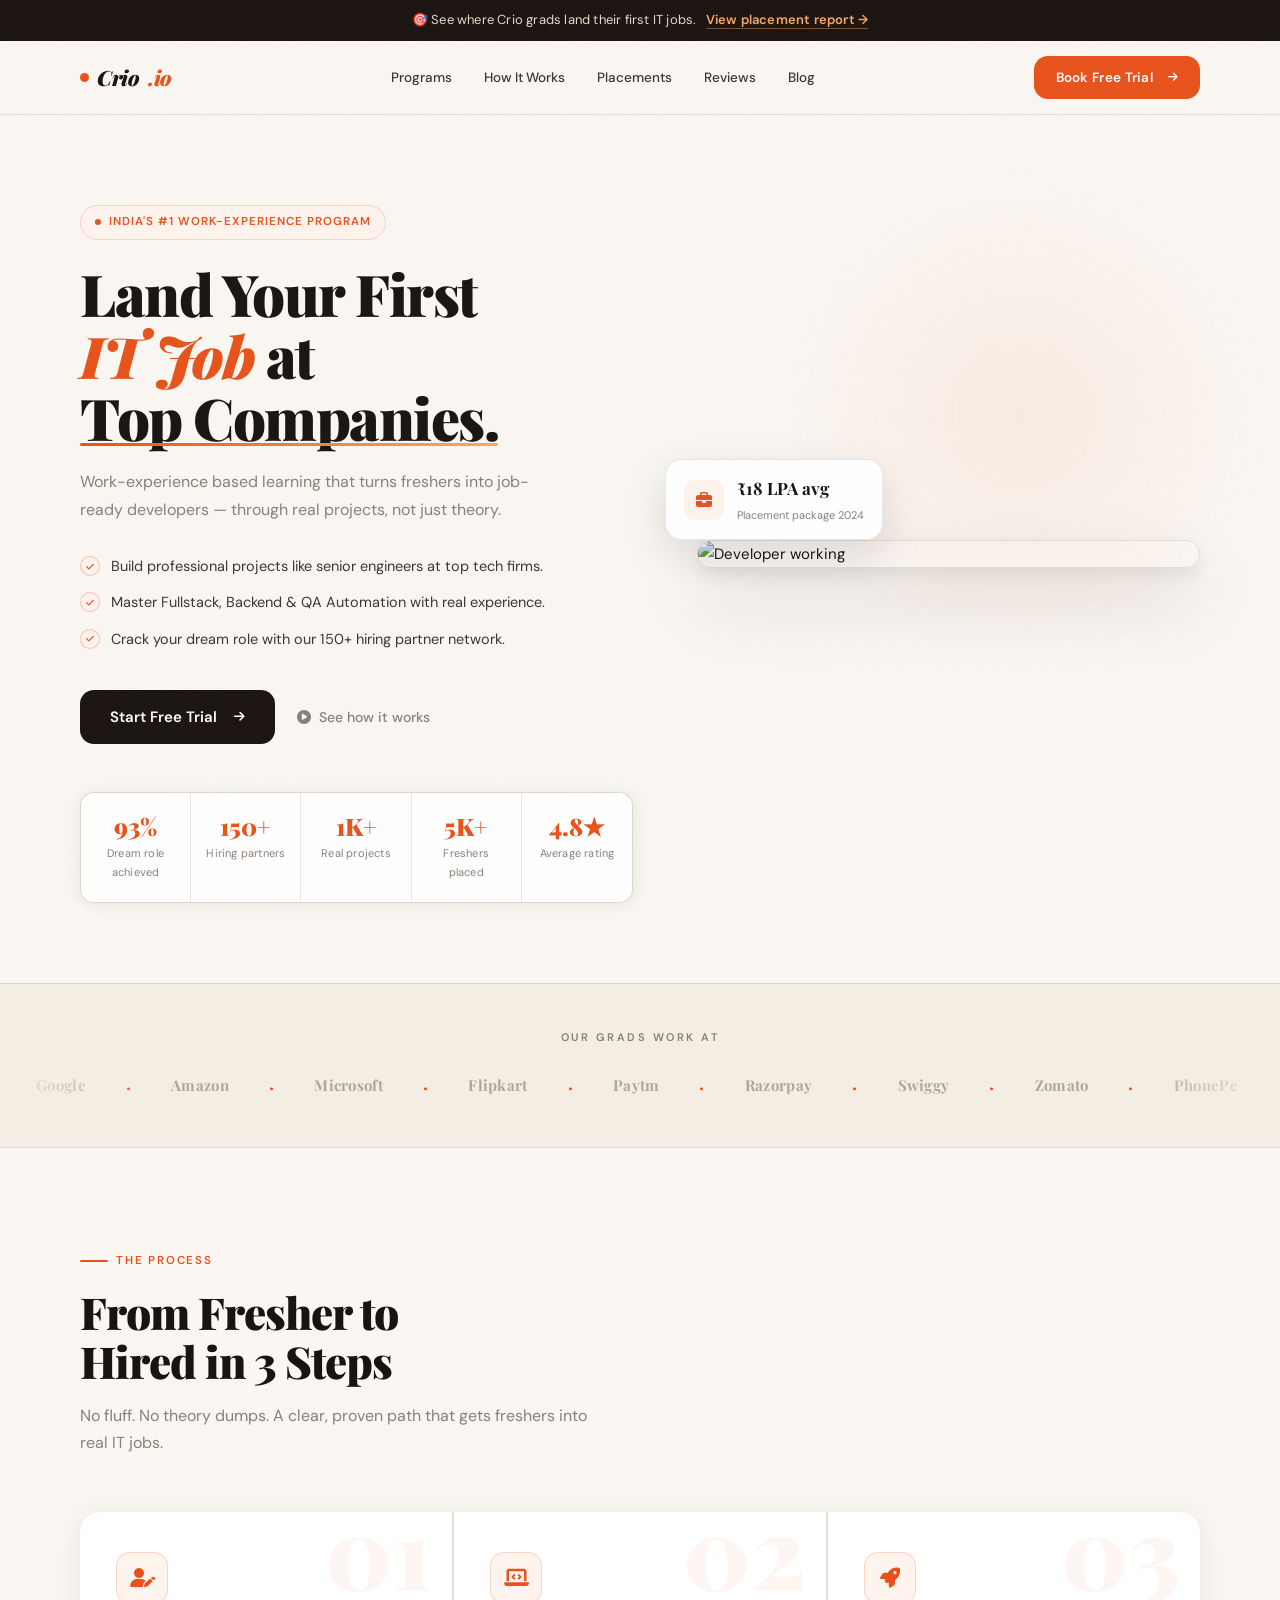
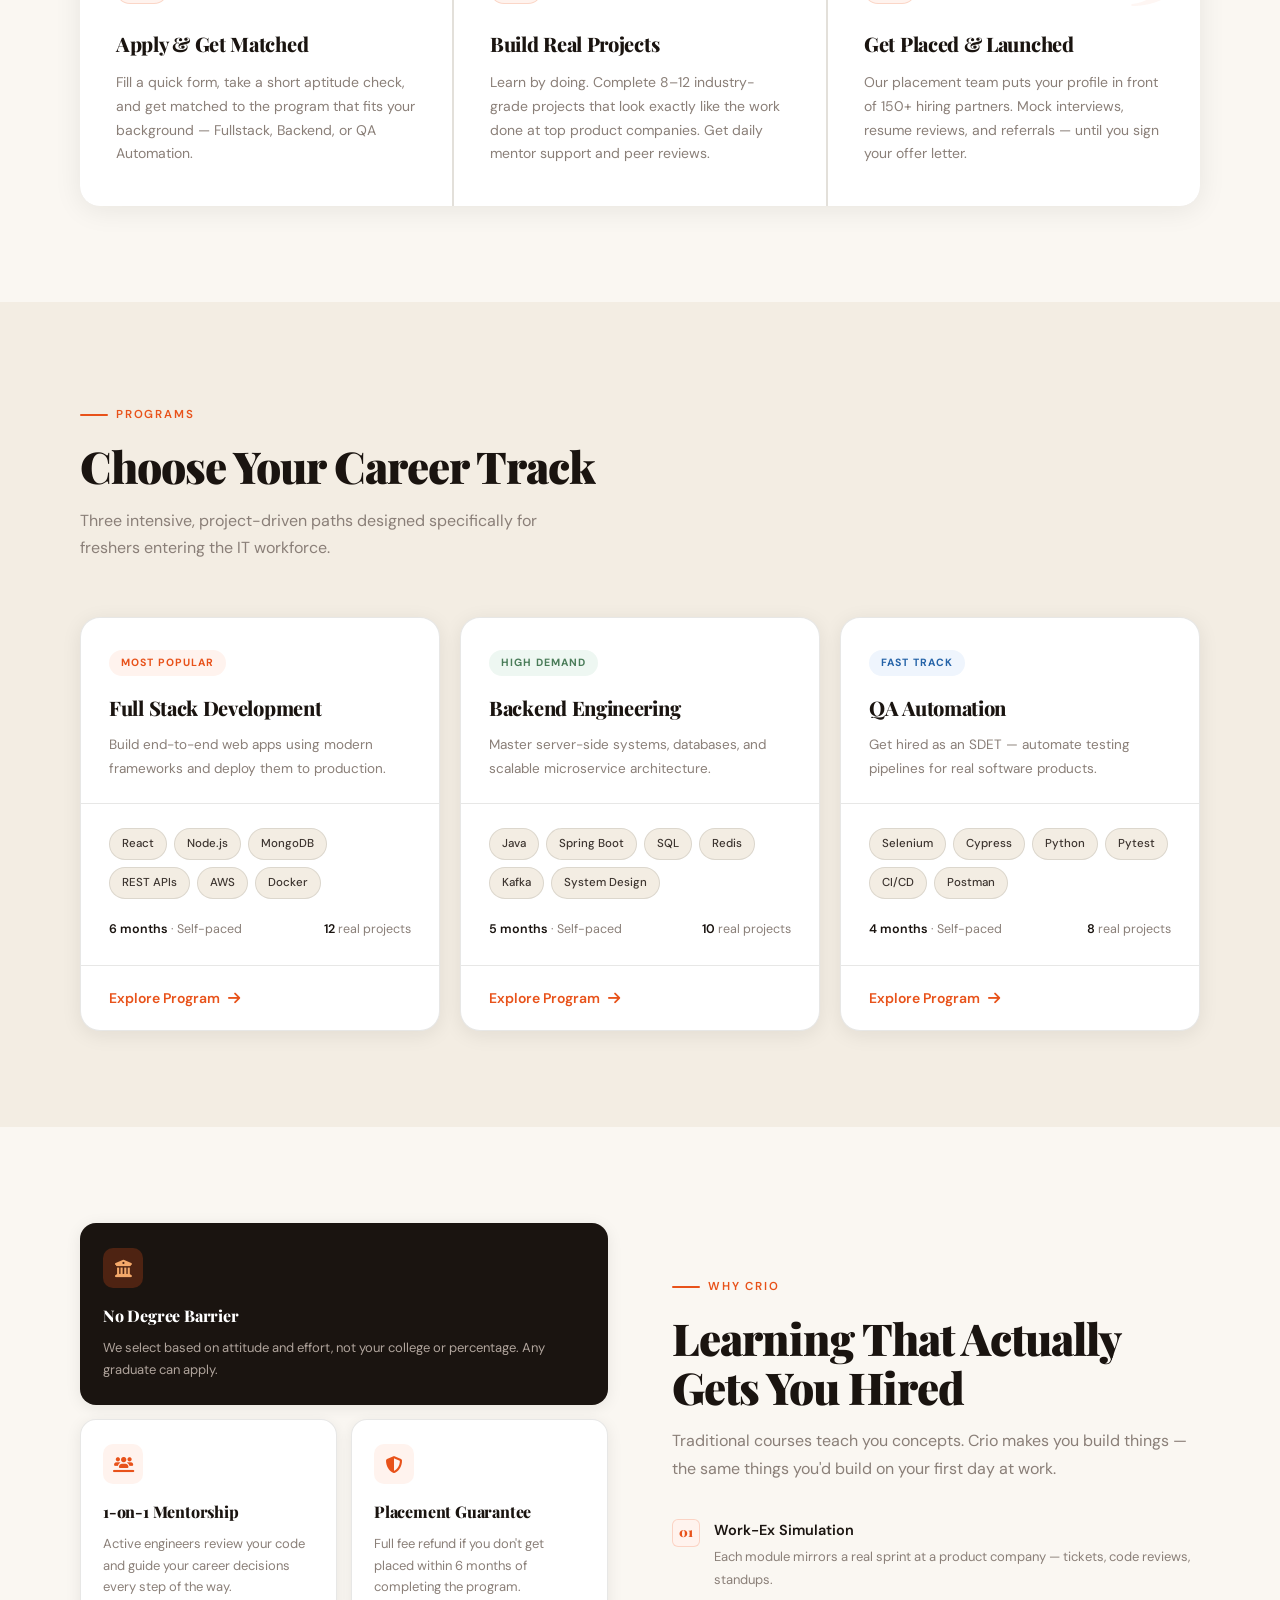
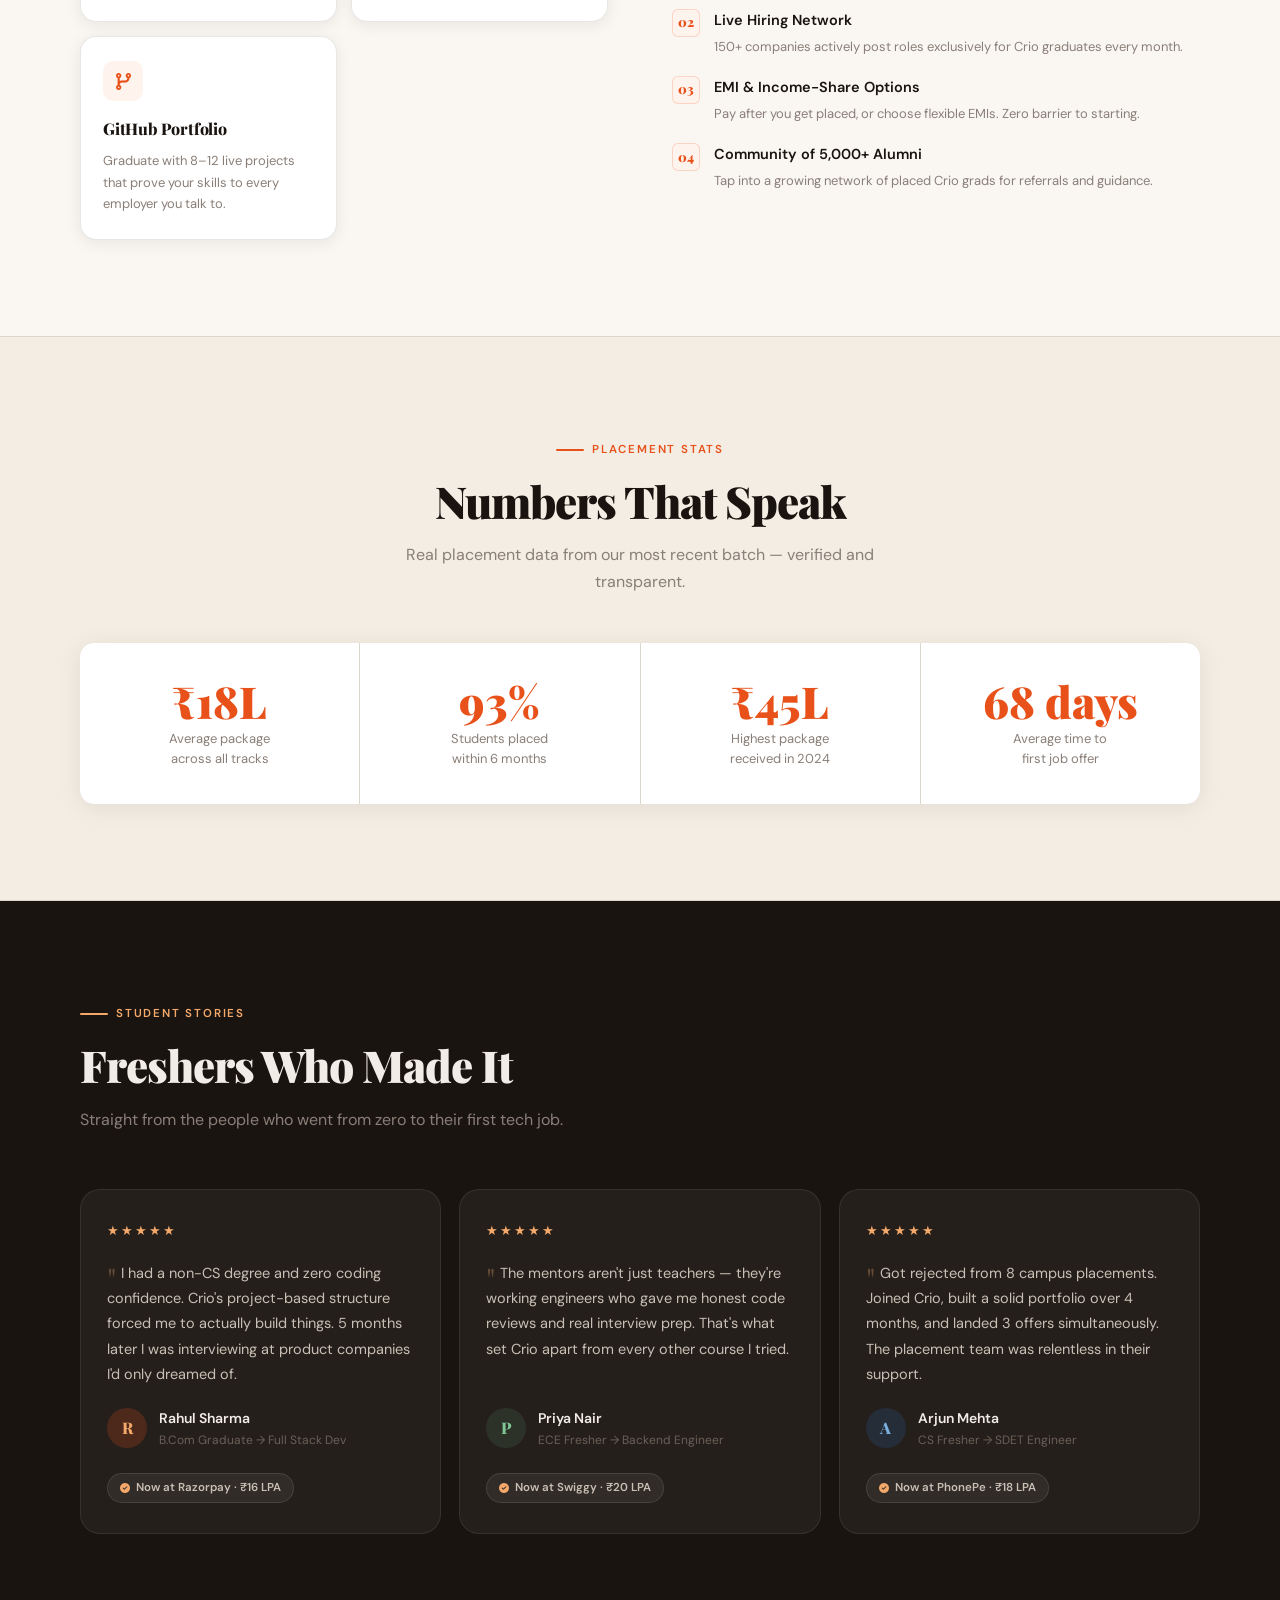
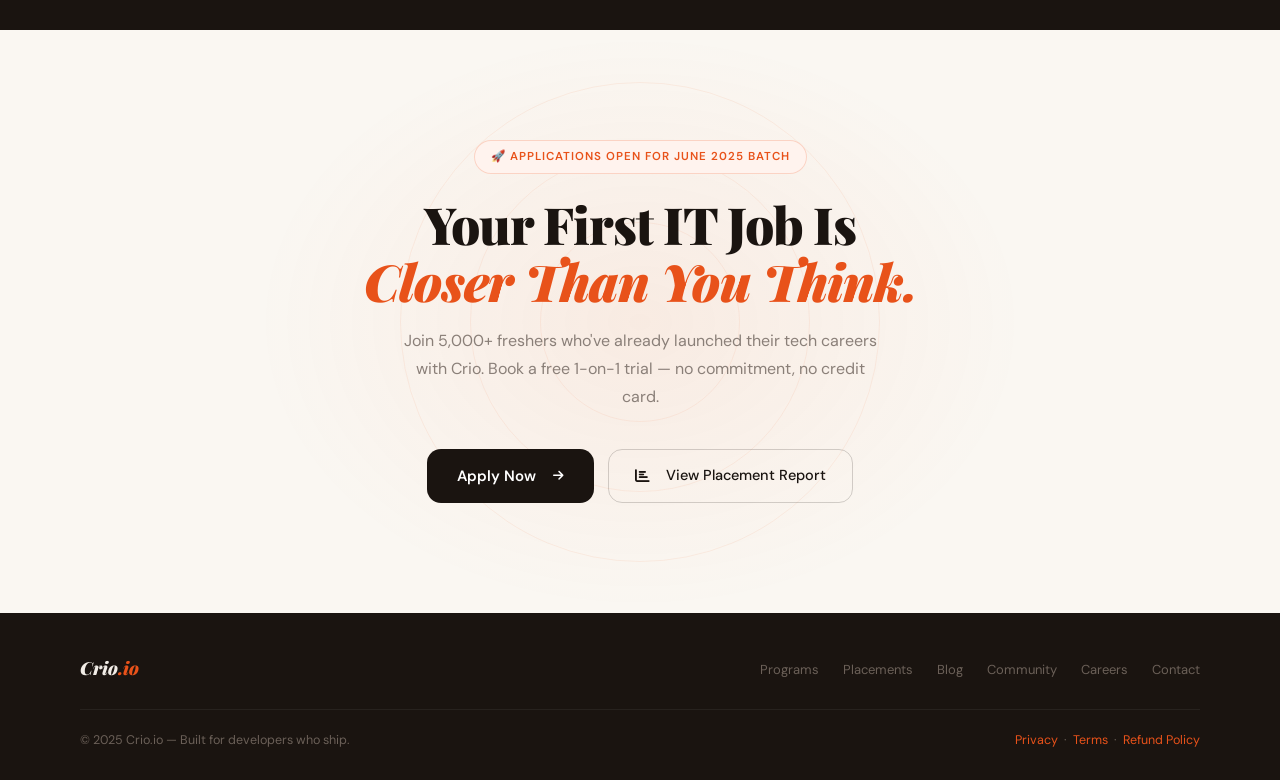
==== commit a301bcb8: "updated new things in files" ====
--- a/index.html
+++ b/index.html
@@ -4,77 +4,486 @@
 <head>
     <meta charset="UTF-8">
     <meta name="viewport" content="width=device-width, initial-scale=1.0">
+
     <title>Crio.io — Launch Your IT Career</title>
 
-    <!-- Fonts -->
-    <link href="https://fonts.googleapis.com/css2?family=Playfair+Display:ital,wght@0,700;0,800;0,900;1,700&family=DM+Sans:wght@300;400;500;600&display=swap" rel="stylesheet">
-
-    <!-- Icons -->
+    <link rel="preconnect" href="https://fonts.googleapis.com">
+    <link rel="preconnect" href="https://fonts.gstatic.com" crossorigin>
+
+    <link
+        href="https://fonts.googleapis.com/css2?family=Playfair+Display:ital,wght@0,700;0,800;0,900;1,700&family=DM+Sans:wght@300;400;500;600&display=swap"
+        rel="stylesheet">
+
     <link rel="stylesheet" href="https://cdnjs.cloudflare.com/ajax/libs/font-awesome/6.5.0/css/all.min.css">
 
-    <!-- CSS -->
     <link rel="stylesheet" href="style.css">
 
-    <!-- Remove favicon -->
+    <!-- Force remove favicon -->
     <link rel="icon" href="data:,">
+
 </head>
 
 <body>
 
-<!-- TOP BAR -->
-<div class="top-bar">
-    🎯 See where Crio grads land their first IT jobs.
-    <a href="#">View placement report →</a>
-</div>
-
-<!-- NAVBAR -->
-<nav class="navbar">
-    <div class="container nav-inner">
-        <a href="#" class="logo">
-            <span class="logo-dot"></span>
-            Crio<em>.io</em>
-        </a>
-
-        <ul class="nav-links">
-            <li><a href="#programs">Programs</a></li>
-            <li><a href="#how">How It Works</a></li>
-            <li><a href="#placements">Placements</a></li>
-            <li><a href="#testimonials">Reviews</a></li>
-        </ul>
-
-        <a href="#" class="btn-trial">
-            Book Free Trial <i class="fa-solid fa-arrow-right"></i>
-        </a>
+    <!-- TOP BAR -->
+    <div class="top-bar">
+        🎯 See where Crio grads land their first IT jobs.
+        <a href="#">View placement report &rarr;</a>
     </div>
-</nav>
-
-<!-- HERO -->
-<section class="container hero">
-    <div>
-        <h1 class="hero-title">
-            Land Your First <br>
-            <span style="color:#e8521a;">IT Job</span>
-        </h1>
-
-        <p class="hero-sub">
-            Work-experience based learning that turns freshers into job-ready developers.
-        </p>
-
-        <a href="#" class="btn-primary">
-            Start Free Trial <i class="fa-solid fa-arrow-right"></i>
-        </a>
+
+    <!-- NAVBAR -->
+    <nav class="navbar">
+        <div class="container nav-inner">
+            <a href="#" class="logo">
+                <div class="logo-dot"></div>
+                Crio<em>.io</em>
+            </a>
+            <ul class="nav-links">
+                <li><a href="#programs">Programs</a></li>
+                <li><a href="#how">How It Works</a></li>
+                <li><a href="#placements">Placements</a></li>
+                <li><a href="#testimonials">Reviews</a></li>
+                <li><a href="#">Blog</a></li>
+            </ul>
+            <a href="#" class="btn-trial">
+                Book Free Trial &nbsp;<i class="fa-solid fa-arrow-right"></i>
+            </a>
+        </div>
+    </nav>
+
+    <!-- HERO -->
+    <section class="container hero">
+        <div class="hero-left">
+            <div class="hero-badge">
+                <span></span>
+                India's #1 Work-Experience Program
+            </div>
+            <h1 class="hero-title">
+                Land Your First<br>
+                <span class="accent-text">IT Job</span> at<br>
+                <span class="underline-text">Top Companies.</span>
+            </h1>
+            <p class="hero-sub">
+                Work-experience based learning that turns freshers into job-ready
+                developers — through real projects, not just theory.
+            </p>
+            <ul class="hero-points">
+                <li>
+                    <span class="check-icon"><i class="fa-solid fa-check"></i></span>
+                    Build professional projects like senior engineers at top tech firms.
+                </li>
+                <li>
+                    <span class="check-icon"><i class="fa-solid fa-check"></i></span>
+                    Master Fullstack, Backend &amp; QA Automation with real experience.
+                </li>
+                <li>
+                    <span class="check-icon"><i class="fa-solid fa-check"></i></span>
+                    Crack your dream role with our 150+ hiring partner network.
+                </li>
+            </ul>
+            <div class="hero-ctas">
+                <a href="#" class="btn-primary">
+                    Start Free Trial &nbsp;<i class="fa-solid fa-arrow-right"></i>
+                </a>
+                <a href="#how" class="btn-ghost">
+                    <i class="fa-solid fa-circle-play"></i> See how it works
+                </a>
+            </div>
+            <div class="stats-grid">
+                <div class="stat-item">
+                    <div class="stat-num">93%</div>
+                    <div class="stat-label">Dream role achieved</div>
+                </div>
+                <div class="stat-item">
+                    <div class="stat-num">150+</div>
+                    <div class="stat-label">Hiring partners</div>
+                </div>
+                <div class="stat-item">
+                    <div class="stat-num">1K+</div>
+                    <div class="stat-label">Real projects</div>
+                </div>
+                <div class="stat-item">
+                    <div class="stat-num">5K+</div>
+                    <div class="stat-label">Freshers placed</div>
+                </div>
+                <div class="stat-item">
+                    <div class="stat-num">4.8★</div>
+                    <div class="stat-label">Average rating</div>
+                </div>
+            </div>
+        </div>
+
+        <div class="hero-visual">
+            <div class="hero-img-wrap">
+                <img src="https://t3.ftcdn.net/jpg/04/49/11/52/360_F_449115279_hRSrplGSp1bW9bWIaA4cLmNUFw90RcNb.jpg"
+                    alt="Developer working">
+            </div>
+            <div class="float-card">
+                <div class="float-card-icon"><i class="fa-solid fa-briefcase"></i></div>
+                <div class="float-card-text">
+                    <div class="fnum">₹18 LPA avg</div>
+                    <div class="fsub">Placement package 2024</div>
+                </div>
+            </div>
+        </div>
+    </section>
+
+    <!-- MARQUEE -->
+    <div class="marquee-section">
+        <p class="marquee-label">Our grads work at</p>
+        <div class="marquee-track">
+            <div class="marquee-inner">
+                <span>Google</span><span class="sep">&middot;</span>
+                <span>Amazon</span><span class="sep">&middot;</span>
+                <span>Microsoft</span><span class="sep">&middot;</span>
+                <span>Flipkart</span><span class="sep">&middot;</span>
+                <span>Paytm</span><span class="sep">&middot;</span>
+                <span>Razorpay</span><span class="sep">&middot;</span>
+                <span>Swiggy</span><span class="sep">&middot;</span>
+                <span>Zomato</span><span class="sep">&middot;</span>
+                <span>PhonePe</span><span class="sep">&middot;</span>
+                <span>CRED</span><span class="sep">&middot;</span>
+                <span>Meesho</span><span class="sep">&middot;</span>
+                <span>Infosys</span><span class="sep">&middot;</span>
+                <span>TCS</span><span class="sep">&middot;</span>
+                <span>Wipro</span><span class="sep">&middot;</span>
+                <span>Google</span><span class="sep">&middot;</span>
+                <span>Amazon</span><span class="sep">&middot;</span>
+                <span>Microsoft</span><span class="sep">&middot;</span>
+                <span>Flipkart</span><span class="sep">&middot;</span>
+                <span>Paytm</span><span class="sep">&middot;</span>
+                <span>Razorpay</span><span class="sep">&middot;</span>
+                <span>Swiggy</span><span class="sep">&middot;</span>
+                <span>Zomato</span><span class="sep">&middot;</span>
+                <span>PhonePe</span><span class="sep">&middot;</span>
+                <span>CRED</span><span class="sep">&middot;</span>
+                <span>Meesho</span><span class="sep">&middot;</span>
+                <span>Infosys</span><span class="sep">&middot;</span>
+                <span>TCS</span><span class="sep">&middot;</span>
+                <span>Wipro</span><span class="sep">&middot;</span>
+            </div>
+        </div>
     </div>
 
-    <div>
-        <img src="https://t3.ftcdn.net/jpg/04/49/11/52/360_F_449115279_hRSrplGSp1bW9bWIaA4cLmNUFw90RcNb.jpg"
-             style="width:100%; border-radius:16px;">
-    </div>
-</section>
-
-<!-- FOOTER -->
-<footer>
-    <p>© 2025 Crio.io — Built for developers who ship.</p>
-</footer>
+    <!-- HOW IT WORKS -->
+    <section class="section" id="how">
+        <div class="container">
+            <div class="reveal">
+                <div class="section-label">The Process</div>
+                <h2 class="section-title">From Fresher to<br>Hired in 3 Steps</h2>
+                <p class="section-sub">No fluff. No theory dumps. A clear, proven path that gets freshers into real IT
+                    jobs.</p>
+            </div>
+            <div class="steps-grid">
+                <div class="step-card reveal d1" data-n="01">
+                    <div class="step-icon"><i class="fa-solid fa-user-pen"></i></div>
+                    <h3>Apply &amp; Get Matched</h3>
+                    <p>Fill a quick form, take a short aptitude check, and get matched to the program that fits your
+                        background — Fullstack, Backend, or QA Automation.</p>
+                </div>
+                <div class="step-card reveal d2" data-n="02">
+                    <div class="step-icon"><i class="fa-solid fa-laptop-code"></i></div>
+                    <h3>Build Real Projects</h3>
+                    <p>Learn by doing. Complete 8–12 industry-grade projects that look exactly like the work done at top
+                        product companies. Get daily mentor support and peer reviews.</p>
+                </div>
+                <div class="step-card reveal d3" data-n="03">
+                    <div class="step-icon"><i class="fa-solid fa-rocket"></i></div>
+                    <h3>Get Placed &amp; Launched</h3>
+                    <p>Our placement team puts your profile in front of 150+ hiring partners. Mock interviews, resume
+                        reviews, and referrals — until you sign your offer letter.</p>
+                </div>
+            </div>
+        </div>
+    </section>
+
+    <!-- PROGRAMS -->
+    <section class="section programs-section" id="programs">
+        <div class="container">
+            <div class="reveal">
+                <div class="section-label">Programs</div>
+                <h2 class="section-title">Choose Your Career Track</h2>
+                <p class="section-sub">Three intensive, project-driven paths designed specifically for freshers entering
+                    the IT workforce.</p>
+            </div>
+            <div class="programs-grid">
+                <div class="prog-card reveal d1">
+                    <div class="prog-header">
+                        <span class="prog-tag tag-orange">Most Popular</span>
+                        <h3>Full Stack Development</h3>
+                        <p>Build end-to-end web apps using modern frameworks and deploy them to production.</p>
+                    </div>
+                    <div class="prog-body">
+                        <div class="prog-skills">
+                            <span class="skill-chip">React</span>
+                            <span class="skill-chip">Node.js</span>
+                            <span class="skill-chip">MongoDB</span>
+                            <span class="skill-chip">REST APIs</span>
+                            <span class="skill-chip">AWS</span>
+                            <span class="skill-chip">Docker</span>
+                        </div>
+                        <div class="prog-meta">
+                            <span><strong>6 months</strong> · Self-paced</span>
+                            <span><strong>12</strong> real projects</span>
+                        </div>
+                    </div>
+                    <div class="prog-cta">
+                        <a href="#" class="prog-link">Explore Program <i class="fa-solid fa-arrow-right"></i></a>
+                    </div>
+                </div>
+                <div class="prog-card reveal d2">
+                    <div class="prog-header">
+                        <span class="prog-tag tag-green">High Demand</span>
+                        <h3>Backend Engineering</h3>
+                        <p>Master server-side systems, databases, and scalable microservice architecture.</p>
+                    </div>
+                    <div class="prog-body">
+                        <div class="prog-skills">
+                            <span class="skill-chip">Java</span>
+                            <span class="skill-chip">Spring Boot</span>
+                            <span class="skill-chip">SQL</span>
+                            <span class="skill-chip">Redis</span>
+                            <span class="skill-chip">Kafka</span>
+                            <span class="skill-chip">System Design</span>
+                        </div>
+                        <div class="prog-meta">
+                            <span><strong>5 months</strong> · Self-paced</span>
+                            <span><strong>10</strong> real projects</span>
+                        </div>
+                    </div>
+                    <div class="prog-cta">
+                        <a href="#" class="prog-link">Explore Program <i class="fa-solid fa-arrow-right"></i></a>
+                    </div>
+                </div>
+                <div class="prog-card reveal d3">
+                    <div class="prog-header">
+                        <span class="prog-tag tag-blue">Fast Track</span>
+                        <h3>QA Automation</h3>
+                        <p>Get hired as an SDET — automate testing pipelines for real software products.</p>
+                    </div>
+                    <div class="prog-body">
+                        <div class="prog-skills">
+                            <span class="skill-chip">Selenium</span>
+                            <span class="skill-chip">Cypress</span>
+                            <span class="skill-chip">Python</span>
+                            <span class="skill-chip">Pytest</span>
+                            <span class="skill-chip">CI/CD</span>
+                            <span class="skill-chip">Postman</span>
+                        </div>
+                        <div class="prog-meta">
+                            <span><strong>4 months</strong> · Self-paced</span>
+                            <span><strong>8</strong> real projects</span>
+                        </div>
+                    </div>
+                    <div class="prog-cta">
+                        <a href="#" class="prog-link">Explore Program <i class="fa-solid fa-arrow-right"></i></a>
+                    </div>
+                </div>
+            </div>
+        </div>
+    </section>
+
+    <!-- WHY CRIO -->
+    <section class="section">
+        <div class="container">
+            <div class="why-grid">
+                <div class="why-visual reveal">
+                    <div class="why-cards">
+                        <div class="why-card">
+                            <div class="why-icon"><i class="fa-solid fa-building-columns"></i></div>
+                            <h4>No Degree Barrier</h4>
+                            <p>We select based on attitude and effort, not your college or percentage. Any graduate can
+                                apply.</p>
+                        </div>
+                        <div class="why-card">
+                            <div class="why-icon"><i class="fa-solid fa-users-line"></i></div>
+                            <h4>1-on-1 Mentorship</h4>
+                            <p>Active engineers review your code and guide your career decisions every step of the way.
+                            </p>
+                        </div>
+                        <div class="why-card">
+                            <div class="why-icon"><i class="fa-solid fa-shield-halved"></i></div>
+                            <h4>Placement Guarantee</h4>
+                            <p>Full fee refund if you don't get placed within 6 months of completing the program.</p>
+                        </div>
+                        <div class="why-card">
+                            <div class="why-icon"><i class="fa-solid fa-code-branch"></i></div>
+                            <h4>GitHub Portfolio</h4>
+                            <p>Graduate with 8–12 live projects that prove your skills to every employer you talk to.
+                            </p>
+                        </div>
+                    </div>
+                </div>
+
+                <div class="why-text reveal-left">
+                    <div class="section-label">Why Crio</div>
+                    <h2 class="section-title">Learning That Actually Gets You Hired</h2>
+                    <p class="section-sub">Traditional courses teach you concepts. Crio makes you build things — the
+                        same things you'd build on your first day at work.</p>
+                    <ul class="feature-list">
+                        <li>
+                            <span class="feat-num">01</span>
+                            <div class="feat-body">
+                                <h5>Work-Ex Simulation</h5>
+                                <p>Each module mirrors a real sprint at a product company — tickets, code reviews,
+                                    standups.</p>
+                            </div>
+                        </li>
+                        <li>
+                            <span class="feat-num">02</span>
+                            <div class="feat-body">
+                                <h5>Live Hiring Network</h5>
+                                <p>150+ companies actively post roles exclusively for Crio graduates every month.</p>
+                            </div>
+                        </li>
+                        <li>
+                            <span class="feat-num">03</span>
+                            <div class="feat-body">
+                                <h5>EMI &amp; Income-Share Options</h5>
+                                <p>Pay after you get placed, or choose flexible EMIs. Zero barrier to starting.</p>
+                            </div>
+                        </li>
+                        <li>
+                            <span class="feat-num">04</span>
+                            <div class="feat-body">
+                                <h5>Community of 5,000+ Alumni</h5>
+                                <p>Tap into a growing network of placed Crio grads for referrals and guidance.</p>
+                            </div>
+                        </li>
+                    </ul>
+                </div>
+            </div>
+        </div>
+    </section>
+
+    <!-- PLACEMENT NUMBERS -->
+    <section class="section numbers-section" id="placements">
+        <div class="container">
+            <div class="reveal" style="text-align:center; max-width:560px; margin:auto;">
+                <div class="section-label" style="justify-content:center;">Placement Stats</div>
+                <h2 class="section-title">Numbers That Speak</h2>
+                <p class="section-sub" style="margin:auto;">Real placement data from our most recent batch — verified
+                    and transparent.</p>
+            </div>
+            <div class="numbers-grid">
+                <div class="number-item reveal d1">
+                    <div class="big-num">₹18L</div>
+                    <div class="big-label">Average package<br>across all tracks</div>
+                </div>
+                <div class="number-item reveal d2">
+                    <div class="big-num">93%</div>
+                    <div class="big-label">Students placed<br>within 6 months</div>
+                </div>
+                <div class="number-item reveal d3">
+                    <div class="big-num">₹45L</div>
+                    <div class="big-label">Highest package<br>received in 2024</div>
+                </div>
+                <div class="number-item reveal d4">
+                    <div class="big-num">68 days</div>
+                    <div class="big-label">Average time to<br>first job offer</div>
+                </div>
+            </div>
+        </div>
+    </section>
+
+    <!-- TESTIMONIALS -->
+    <section class="section testimonials-section" id="testimonials">
+        <div class="container">
+            <div class="reveal">
+                <div class="section-label">Student Stories</div>
+                <h2 class="section-title">Freshers Who Made It</h2>
+                <p class="section-sub">Straight from the people who went from zero to their first tech job.</p>
+            </div>
+            <div class="testi-grid">
+                <div class="testi-card reveal d1">
+                    <div class="testi-stars">★★★★★</div>
+                    <p class="testi-text">I had a non-CS degree and zero coding confidence. Crio's project-based
+                        structure forced me to actually build things. 5 months later I was interviewing at product
+                        companies I'd only dreamed of.</p>
+                    <div class="testi-author">
+                        <div class="testi-avatar av1">R</div>
+                        <div class="testi-info">
+                            <div class="name">Rahul Sharma</div>
+                            <div class="role">B.Com Graduate → Full Stack Dev</div>
+                        </div>
+                    </div>
+                    <span class="testi-company"><i class="fa-solid fa-circle-check"></i> Now at Razorpay &middot; ₹16
+                        LPA</span>
+                </div>
+                <div class="testi-card reveal d2">
+                    <div class="testi-stars">★★★★★</div>
+                    <p class="testi-text">The mentors aren't just teachers — they're working engineers who gave me
+                        honest code reviews and real interview prep. That's what set Crio apart from every other course
+                        I tried.</p>
+                    <div class="testi-author">
+                        <div class="testi-avatar av2">P</div>
+                        <div class="testi-info">
+                            <div class="name">Priya Nair</div>
+                            <div class="role">ECE Fresher → Backend Engineer</div>
+                        </div>
+                    </div>
+                    <span class="testi-company"><i class="fa-solid fa-circle-check"></i> Now at Swiggy &middot; ₹20
+                        LPA</span>
+                </div>
+                <div class="testi-card reveal d3">
+                    <div class="testi-stars">★★★★★</div>
+                    <p class="testi-text">Got rejected from 8 campus placements. Joined Crio, built a solid portfolio
+                        over 4 months, and landed 3 offers simultaneously. The placement team was relentless in their
+                        support.</p>
+                    <div class="testi-author">
+                        <div class="testi-avatar av3">A</div>
+                        <div class="testi-info">
+                            <div class="name">Arjun Mehta</div>
+                            <div class="role">CS Fresher → SDET Engineer</div>
+                        </div>
+                    </div>
+                    <span class="testi-company"><i class="fa-solid fa-circle-check"></i> Now at PhonePe &middot; ₹18
+                        LPA</span>
+                </div>
+            </div>
+        </div>
+    </section>
+
+    <!-- FINAL CTA -->
+    <section class="cta-final">
+        <div class="cta-rings"><span></span><span></span><span></span></div>
+        <div class="container" style="position:relative;z-index:1;">
+            <div class="reveal">
+                <div class="cta-badge">🚀 Applications open for June 2025 Batch</div>
+                <h2>Your First IT Job Is<br><em>Closer Than You Think.</em></h2>
+                <p>Join 5,000+ freshers who've already launched their tech careers with Crio. Book a free 1-on-1 trial —
+                    no commitment, no credit card.</p>
+                <div class="cta-btns">
+                    <a href="#" class="btn-primary">Apply Now &nbsp;<i class="fa-solid fa-arrow-right"></i></a>
+                    <a href="#placements" class="btn-outline"><i class="fa-solid fa-chart-bar"></i>&nbsp; View Placement
+                        Report</a>
+                </div>
+            </div>
+        </div>
+    </section>
+
+    <!-- FOOTER -->
+    <footer>
+        <div class="container">
+            <div class="footer-inner">
+                <a href="#" class="footer-logo">Crio<em>.io</em></a>
+                <ul class="footer-links">
+                    <li><a href="#">Programs</a></li>
+                    <li><a href="#">Placements</a></li>
+                    <li><a href="#">Blog</a></li>
+                    <li><a href="#">Community</a></li>
+                    <li><a href="#">Careers</a></li>
+                    <li><a href="#">Contact</a></li>
+                </ul>
+            </div>
+            <div class="footer-bottom">
+                <span>© 2025 Crio.io — Built for developers who ship.</span>
+                <span><a href="#">Privacy</a> &nbsp;·&nbsp; <a href="#">Terms</a> &nbsp;·&nbsp; <a href="#">Refund
+                        Policy</a></span>
+            </div>
+        </div>
+    </footer>
 
 </body>
+
 </html>
--- a/style.css
+++ b/style.css
@@ -1,181 +1,993 @@
-/* ══════════════════════════════════════════
-   CRIO.DO — Light Theme  |  CSS-Only Animations
-   ══════════════════════════════════════════ */
-
 @import url('https://fonts.googleapis.com/css2?family=Playfair+Display:ital,wght@0,700;0,800;0,900;1,700&family=DM+Sans:wght@300;400;500;600&display=swap');
 
 /* ─── Variables ─── */
 :root {
-  --cream:#faf7f2;
-  --cream-2:#f3ede3;
-  --cream-3:#ecddd0;
-  --white:#ffffff;
-  --ink:#1a1410;
-  --ink-2:#3d3530;
-  --muted:#8a7f78;
-  --accent:#e8521a;
+  --cream:   #faf7f2;
+  --cream-2: #f3ede3;
+  --cream-3: #ecddd0;
+  --white:   #ffffff;
+  --ink:     #1a1410;
+  --ink-2:   #3d3530;
+  --muted:   #8a7f78;
+  --accent:  #e8521a;
   --accent-h:#c94212;
-  --sage:#4a7c59;
-  --sky:#2563a8;
-  --border:rgba(26,20,16,.1);
-  --shadow:rgba(26,20,16,.08);
-  --r:14px;
-  --ease:cubic-bezier(0.16,1,0.3,1);
+  --sage:    #4a7c59;
+  --sky:     #2563a8;
+  --border:  rgba(26,20,16,.1);
+  --shadow:  rgba(26,20,16,.08);
+  --r:       14px;
+  --ease:    cubic-bezier(0.16, 1, 0.3, 1);
 }
 
 /* ─── Reset ─── */
-*,
-*::before,
-*::after {
-  margin:0;
-  padding:0;
-  box-sizing:border-box;
-}
-
+*, *::before, *::after { margin:0; padding:0; box-sizing:border-box; }
 html { scroll-behavior:smooth; }
 
 body {
   background: var(--cream);
   color: var(--ink);
   font-family: 'DM Sans', sans-serif;
-  font-size:15px;
-  line-height:1.75;
-  overflow-x:hidden;
-}
-
-/* ─── Container ─── */
-.container {
-  width: min(92%,1120px);
-  margin:auto;
-}
-
-/* ═══════════════ ANIMATIONS ═══════════════ */
+  font-size: 15px;
+  line-height: 1.75;
+  overflow-x: hidden;
+}
+
+/* Subtle warm texture */
+body::after {
+  content: '';
+  position: fixed; inset: 0;
+  background: url("data:image/svg+xml,%3Csvg xmlns='http://www.w3.org/2000/svg' width='400' height='400'%3E%3Cfilter id='g'%3E%3CfeTurbulence type='fractalNoise' baseFrequency='.65' numOctaves='3' stitchTiles='stitch'/%3E%3C/filter%3E%3Crect width='100%25' height='100%25' filter='url(%23g)' opacity='.03'/%3E%3C/svg%3E");
+  pointer-events: none;
+  z-index: 9999;
+}
+
+.container { width: min(92%, 1120px); margin: auto; }
+
+/* ═══════════════ ENTRANCE ANIMATIONS ═══════════════ */
+@keyframes slideDown {
+  from { opacity:0; transform:translateY(-16px); }
+  to   { opacity:1; transform:translateY(0); }
+}
 @keyframes fadeUp {
-  from {opacity:0; transform:translateY(30px);}
-  to {opacity:1; transform:translateY(0);}
-}
-
+  from { opacity:0; transform:translateY(36px); }
+  to   { opacity:1; transform:translateY(0); }
+}
 @keyframes fadeLeft {
-  from {opacity:0; transform:translateX(30px);}
-  to {opacity:1; transform:translateX(0);}
-}
-
+  from { opacity:0; transform:translateX(36px); }
+  to   { opacity:1; transform:translateX(0); }
+}
+@keyframes fadeIn {
+  from { opacity:0; }
+  to   { opacity:1; }
+}
+@keyframes scaleIn {
+  from { opacity:0; transform:scale(.92); }
+  to   { opacity:1; transform:scale(1); }
+}
 @keyframes pulse {
-  0%,100% {transform:scale(1);}
-  50% {transform:scale(1.3);}
-}
+  0%,100% { opacity:1; transform:scale(1); }
+  50%      { opacity:.5; transform:scale(1.4); }
+}
+@keyframes float {
+  0%,100% { transform:translateY(0); }
+  50%      { transform:translateY(-10px); }
+}
+@keyframes marquee {
+  from { transform:translateX(0); }
+  to   { transform:translateX(-50%); }
+}
+@keyframes spin-slow {
+  to { transform:rotate(360deg); }
+}
+@keyframes shimmer {
+  0%   { background-position: -200% center; }
+  100% { background-position:  200% center; }
+}
+@keyframes dash {
+  from { stroke-dashoffset: 200; }
+  to   { stroke-dashoffset: 0; }
+}
+
+/* ─── CSS Scroll-Driven Animations ─── */
+@supports (animation-timeline: scroll()) {
+  .reveal {
+    animation: fadeUp linear both;
+    animation-timeline: view();
+    animation-range: entry 0% entry 28%;
+  }
+  .reveal-left {
+    animation: fadeLeft linear both;
+    animation-timeline: view();
+    animation-range: entry 0% entry 28%;
+  }
+  .reveal-scale {
+    animation: scaleIn linear both;
+    animation-timeline: view();
+    animation-range: entry 0% entry 25%;
+  }
+  .reveal-fade {
+    animation: fadeIn linear both;
+    animation-timeline: view();
+    animation-range: entry 0% entry 20%;
+  }
+}
+
+/* Fallback for non-supporting browsers */
+@supports not (animation-timeline: scroll()) {
+  .reveal, .reveal-left, .reveal-scale, .reveal-fade {
+    animation: fadeUp .8s var(--ease) both;
+  }
+}
+
+.d1  { animation-delay: .05s; }
+.d2  { animation-delay: .12s; }
+.d3  { animation-delay: .2s; }
+.d4  { animation-delay: .28s; }
+.d5  { animation-delay: .36s; }
+
+/* ═══════════════ TOP BAR ═══════════════ */
+.top-bar {
+  background: var(--ink);
+  color: #e8d8c8;
+  text-align: center;
+  padding: 9px 16px;
+  font-size: 13px;
+  font-weight: 400;
+  letter-spacing: .2px;
+  animation: slideDown .5s var(--ease) both;
+}
+.top-bar a {
+  color: #f4a96a;
+  font-weight: 600;
+  text-decoration: none;
+  border-bottom: 1px solid rgba(244,169,106,.4);
+  margin-left: 6px;
+  transition: color .2s, border-color .2s;
+}
+.top-bar a:hover { color: #fff; border-color: #fff; }
 
 /* ═══════════════ NAVBAR ═══════════════ */
 .navbar {
-  position:sticky;
-  top:0;
-  background:rgba(250,247,242,.9);
-  backdrop-filter:blur(12px);
-  border-bottom:1px solid var(--border);
-}
-
+  position: sticky; top: 0; z-index: 100;
+  background: rgba(250,247,242,.92);
+  backdrop-filter: blur(20px);
+  -webkit-backdrop-filter: blur(20px);
+  border-bottom: 1px solid var(--border);
+  animation: slideDown .6s var(--ease) .05s both;
+}
 .nav-inner {
-  display:flex;
-  justify-content:space-between;
-  align-items:center;
-  padding:14px 0;
-}
-
+  display: flex;
+  align-items: center;
+  justify-content: space-between;
+  padding: 15px 0;
+  gap: 32px;
+}
 .logo {
-  font-family:'Playfair Display', serif;
-  font-size:20px;
-  font-weight:900;
-}
-
+  font-family: 'Playfair Display', serif;
+  font-size: 21px;
+  font-weight: 900;
+  font-style: italic;
+  color: var(--ink);
+  text-decoration: none;
+  display: flex; align-items: center; gap: 8px;
+  flex-shrink: 0;
+  letter-spacing: -.3px;
+}
 .logo-dot {
-  width:8px;
-  height:8px;
-  background:var(--accent);
-  border-radius:50%;
-  display:inline-block;
-  animation:pulse 2s infinite;
-}
+  width: 9px; height: 9px;
+  border-radius: 50%;
+  background: var(--accent);
+  flex-shrink: 0;
+  animation: pulse 2.2s ease-in-out infinite;
+}
+.logo em { color: var(--accent); font-style: italic; }
+
+.nav-links {
+  display: flex; list-style: none;
+  gap: 2px; flex: 1; justify-content: center;
+}
+.nav-links a {
+  color: var(--ink-2);
+  text-decoration: none;
+  font-size: 13.5px;
+  font-weight: 500;
+  padding: 7px 15px;
+  border-radius: 999px;
+  transition: background .2s, color .2s;
+  white-space: nowrap;
+}
+.nav-links a:hover { background: var(--cream-2); color: var(--ink); }
+
+.btn-trial {
+  display: inline-flex; align-items: center; gap: 8px;
+  background: var(--accent);
+  color: #fff;
+  font-family: 'DM Sans', sans-serif;
+  font-weight: 600;
+  font-size: 13.5px;
+  letter-spacing: .3px;
+  text-decoration: none;
+  padding: 10px 22px;
+  border-radius: var(--r);
+  flex-shrink: 0;
+  position: relative;
+  overflow: hidden;
+  transition: transform .3s var(--ease), box-shadow .3s var(--ease), background .2s;
+}
+.btn-trial::before {
+  content: '';
+  position: absolute; inset: 0;
+  background: linear-gradient(105deg, rgba(255,255,255,.25) 0%, transparent 55%);
+  opacity: 0;
+  transition: opacity .3s;
+}
+.btn-trial:hover {
+  background: var(--accent-h);
+  transform: translateY(-2px);
+  box-shadow: 0 10px 32px rgba(232,82,26,.35);
+}
+.btn-trial:hover::before { opacity:1; }
+.btn-trial:hover i { transform: translateX(3px); }
+.btn-trial i { transition: transform .3s var(--ease); font-size: 11px; }
 
 /* ═══════════════ HERO ═══════════════ */
 .hero {
-  display:grid;
-  grid-template-columns:1fr 1fr;
-  gap:60px;
-  align-items:center;
-  padding:80px 0;
+  display: grid;
+  grid-template-columns: 1.1fr 1fr;
+  gap: 64px;
+  align-items: center;
+  padding: 90px 0 80px;
+  position: relative;
+}
+
+/* Decorative circle */
+.hero::before {
+  content: '';
+  position: absolute;
+  top: 40px; right: -80px;
+  width: 520px; height: 520px;
+  border-radius: 50%;
+  background: radial-gradient(circle, rgba(232,82,26,.07) 0%, transparent 68%);
+  pointer-events: none;
+}
+
+.hero-badge {
+  display: inline-flex; align-items: center; gap: 8px;
+  background: #fff3ee;
+  border: 1px solid rgba(232,82,26,.2);
+  color: var(--accent);
+  font-size: 11.5px;
+  font-weight: 600;
+  letter-spacing: 1px;
+  text-transform: uppercase;
+  padding: 6px 14px;
+  border-radius: 999px;
+  margin-bottom: 22px;
+  animation: fadeUp .7s var(--ease) .1s both;
+}
+.hero-badge span {
+  width: 6px; height: 6px;
+  background: var(--accent);
+  border-radius: 50%;
+  animation: pulse 1.8s ease-in-out infinite;
 }
 
 .hero-title {
-  font-family:'Playfair Display', serif;
-  font-size:48px;
-  font-weight:900;
-  margin-bottom:20px;
-  animation:fadeUp .6s ease;
+  font-family: 'Playfair Display', serif;
+  font-size: clamp(36px, 4.5vw, 58px);
+  font-weight: 900;
+  line-height: 1.08;
+  letter-spacing: -1.5px;
+  margin-bottom: 20px;
+  animation: fadeUp .7s var(--ease) .18s both;
+}
+.hero-title .accent-text {
+  color: var(--accent);
+  font-style: italic;
+}
+.hero-title .underline-text {
+  position: relative;
+  display: inline-block;
+}
+.hero-title .underline-text::after {
+  content: '';
+  position: absolute;
+  left: 0; bottom: 2px;
+  width: 100%; height: 3px;
+  background: linear-gradient(90deg, var(--accent), #f4a96a);
+  border-radius: 2px;
+  transform-origin: left;
+  animation: scaleX-in .8s var(--ease) .9s both;
+}
+@keyframes scaleX-in {
+  from { transform:scaleX(0); }
+  to   { transform:scaleX(1); }
 }
 
 .hero-sub {
-  color:var(--muted);
-  margin-bottom:25px;
-}
-
+  color: var(--muted);
+  font-size: 16px;
+  font-weight: 400;
+  margin-bottom: 30px;
+  max-width: 460px;
+  animation: fadeUp .7s var(--ease) .26s both;
+}
+
+.hero-points {
+  list-style: none;
+  display: flex; flex-direction: column; gap: 11px;
+  margin-bottom: 38px;
+  animation: fadeUp .7s var(--ease) .32s both;
+}
+.hero-points li {
+  display: flex; align-items: flex-start; gap: 11px;
+  color: var(--ink-2);
+  font-size: 14.5px;
+}
+.check-icon {
+  width: 20px; height: 20px;
+  background: #fff3ee;
+  border: 1.5px solid rgba(232,82,26,.3);
+  border-radius: 50%;
+  display: flex; align-items: center; justify-content: center;
+  flex-shrink: 0;
+  margin-top: 2px;
+  color: var(--accent);
+  font-size: 9px;
+}
+
+.hero-ctas {
+  display: flex; align-items: center; gap: 16px; flex-wrap: wrap;
+  animation: fadeUp .7s var(--ease) .38s both;
+}
 .btn-primary {
-  background:var(--ink);
-  color:#fff;
-  padding:14px 28px;
-  border-radius:var(--r);
-  text-decoration:none;
-  display:inline-block;
-  transition:.3s;
-}
-
-.btn-primary:hover {
-  transform:translateY(-3px);
-}
-
-/* ═══════════════ GRID SECTIONS ═══════════════ */
-.steps-grid,
-.programs-grid,
+  display: inline-flex; align-items: center; gap: 9px;
+  background: var(--ink);
+  color: #fff;
+  font-family: 'DM Sans', sans-serif;
+  font-weight: 600;
+  font-size: 15px;
+  padding: 14px 30px;
+  border-radius: var(--r);
+  text-decoration: none;
+  position: relative; overflow: hidden;
+  transition: transform .3s var(--ease), box-shadow .3s var(--ease), background .25s;
+}
+.btn-primary::before {
+  content: '';
+  position: absolute; inset: 0;
+  background: linear-gradient(105deg, rgba(255,255,255,.1) 0%, transparent 50%);
+  opacity: 0;
+  transition: opacity .3s;
+}
+.btn-primary:hover { background: #2d2420; transform:translateY(-3px); box-shadow: 0 14px 40px rgba(26,20,16,.2); }
+.btn-primary:hover::before { opacity:1; }
+.btn-primary:hover i { transform:translateX(3px); }
+.btn-primary i { transition:transform .3s var(--ease); font-size:12px; }
+
+.btn-ghost {
+  display: inline-flex; align-items: center; gap: 8px;
+  color: var(--muted);
+  font-size: 14px; font-weight: 500;
+  text-decoration: none;
+  padding: 14px 6px;
+  transition: color .25s;
+}
+.btn-ghost:hover { color: var(--ink); }
+
+/* Stats bar */
+.stats-grid {
+  display: grid;
+  grid-template-columns: repeat(5,1fr);
+  border: 1px solid var(--border);
+  border-radius: var(--r);
+  overflow: hidden;
+  margin-top: 48px;
+  background: var(--cream-2);
+  box-shadow: 0 2px 16px var(--shadow);
+  animation: fadeUp .7s var(--ease) .5s both;
+}
+.stat-item {
+  padding: 20px 14px;
+  text-align: center;
+  border-right: 1px solid var(--border);
+  background: #fff;
+  transition: background .25s, transform .3s var(--ease);
+  position: relative;
+}
+.stat-item:last-child { border-right: none; }
+.stat-item:hover { background: #fff8f5; }
+.stat-num {
+  font-family: 'Playfair Display', serif;
+  font-size: 24px; font-weight: 900;
+  color: var(--accent);
+  line-height: 1.1;
+}
+.stat-label {
+  font-size: 11px;
+  color: var(--muted);
+  margin-top: 4px;
+  letter-spacing: .2px;
+}
+
+/* Hero visual */
+.hero-visual {
+  position: relative;
+  animation: fadeLeft .9s var(--ease) .2s both;
+}
+.hero-img-wrap {
+  border-radius: 24px;
+  overflow: hidden;
+  border: 1px solid var(--border);
+  box-shadow: 0 32px 72px rgba(26,20,16,.14), 0 8px 20px rgba(26,20,16,.08);
+  transition: transform .7s var(--ease), box-shadow .7s var(--ease);
+}
+.hero-img-wrap:hover {
+  transform: translateY(-8px) rotate(.4deg);
+  box-shadow: 0 50px 90px rgba(26,20,16,.18), 0 0 60px rgba(232,82,26,.08);
+}
+.hero-img-wrap img {
+  width: 100%; display: block;
+  filter: brightness(.97) saturate(1.05);
+  transition: filter .4s;
+}
+.hero-img-wrap:hover img { filter: brightness(1) saturate(1.1); }
+
+.float-card {
+  position: absolute;
+  bottom: 28px; left: -32px;
+  background: #fff;
+  border: 1px solid var(--border);
+  border-radius: 16px;
+  padding: 14px 18px;
+  display: flex; align-items: center; gap: 13px;
+  box-shadow: 0 16px 44px rgba(26,20,16,.12);
+  animation: float 4.5s ease-in-out infinite;
+}
+.float-card-icon {
+  width: 40px; height: 40px;
+  background: #fff3ee;
+  border-radius: 10px;
+  display: flex; align-items: center; justify-content: center;
+  color: var(--accent); font-size: 16px;
+  flex-shrink: 0;
+}
+.float-card-text .fnum {
+  font-family: 'Playfair Display', serif;
+  font-weight: 700; font-size: 17px; color: var(--ink);
+}
+.float-card-text .fsub {
+  font-size: 11px; color: var(--muted); margin-top: 2px;
+}
+
+/* ═══════════════ MARQUEE ═══════════════ */
+.marquee-section {
+  padding: 44px 0;
+  background: var(--cream-2);
+  border-top: 1px solid var(--border);
+  border-bottom: 1px solid var(--border);
+  overflow: hidden;
+}
+.marquee-label {
+  text-align: center;
+  font-size: 11px; font-weight: 600;
+  letter-spacing: 2.5px;
+  text-transform: uppercase;
+  color: var(--muted);
+  margin-bottom: 24px;
+}
+.marquee-track {
+  overflow: hidden;
+  -webkit-mask: linear-gradient(90deg, transparent, #000 12%, #000 88%, transparent);
+  mask: linear-gradient(90deg, transparent, #000 12%, #000 88%, transparent);
+}
+.marquee-inner {
+  display: inline-flex; gap: 0;
+  animation: marquee 26s linear infinite;
+}
+.marquee-inner:hover { animation-play-state: paused; }
+.marquee-inner span {
+  white-space: nowrap;
+  font-family: 'Playfair Display', serif;
+  font-size: 15px; font-weight: 700;
+  letter-spacing: .3px;
+  color: #b0a49c;
+  padding: 0 36px;
+  transition: color .3s;
+}
+.marquee-inner span:hover { color: var(--ink); }
+.marquee-inner .sep {
+  color: var(--accent); padding: 0 4px;
+  font-size: 18px; font-style: normal;
+  display: flex; align-items: center;
+}
+
+/* ═══════════════ HOW IT WORKS ═══════════════ */
+.section { padding: 96px 0; }
+.section-label {
+  display: inline-flex; align-items: center; gap: 8px;
+  font-size: 11.5px; font-weight: 600;
+  letter-spacing: 1.8px;
+  text-transform: uppercase;
+  color: var(--accent);
+  margin-bottom: 16px;
+}
+.section-label::before {
+  content: '';
+  width: 28px; height: 2px;
+  background: var(--accent);
+  border-radius: 2px;
+}
+.section-title {
+  font-family: 'Playfair Display', serif;
+  font-size: clamp(28px, 3.5vw, 44px);
+  font-weight: 900;
+  letter-spacing: -1px;
+  line-height: 1.12;
+  margin-bottom: 16px;
+}
+.section-sub {
+  color: var(--muted);
+  font-size: 16px;
+  max-width: 520px;
+  line-height: 1.7;
+}
+
+.steps-grid {
+  display: grid;
+  grid-template-columns: repeat(3,1fr);
+  gap: 2px;
+  margin-top: 56px;
+  background: var(--border);
+  border-radius: 20px;
+  overflow: hidden;
+  box-shadow: 0 4px 28px var(--shadow);
+}
+.step-card {
+  background: #fff;
+  padding: 40px 36px;
+  position: relative;
+  overflow: hidden;
+  transition: background .3s;
+}
+.step-card:hover { background: #fff9f7; }
+.step-card::before {
+  content: attr(data-n);
+  position: absolute;
+  top: -12px; right: 20px;
+  font-family: 'Playfair Display', serif;
+  font-size: 100px;
+  font-weight: 900;
+  color: rgba(232,82,26,.05);
+  line-height: 1;
+  pointer-events: none;
+  transition: color .3s;
+}
+.step-card:hover::before { color: rgba(232,82,26,.1); }
+.step-icon {
+  width: 52px; height: 52px;
+  background: #fff3ee;
+  border: 1.5px solid rgba(232,82,26,.18);
+  border-radius: 14px;
+  display: flex; align-items: center; justify-content: center;
+  color: var(--accent);
+  font-size: 20px;
+  margin-bottom: 22px;
+  transition: background .3s, transform .4s var(--ease);
+}
+.step-card:hover .step-icon { background: var(--accent); color: #fff; transform: scale(1.08); }
+.step-card h3 {
+  font-family: 'Playfair Display', serif;
+  font-size: 20px; font-weight: 800;
+  margin-bottom: 10px;
+  letter-spacing: -.3px;
+}
+.step-card p { color: var(--muted); font-size: 14px; line-height: 1.7; }
+
+/* ═══════════════ PROGRAMS ═══════════════ */
+.programs-section { background: var(--cream-2); }
+
+.programs-grid {
+  display: grid;
+  grid-template-columns: repeat(3,1fr);
+  gap: 20px;
+  margin-top: 56px;
+}
+.prog-card {
+  background: #fff;
+  border-radius: 20px;
+  border: 1px solid var(--border);
+  overflow: hidden;
+  box-shadow: 0 4px 20px var(--shadow);
+  transition: transform .4s var(--ease), box-shadow .4s var(--ease);
+  display: flex; flex-direction: column;
+}
+.prog-card:hover {
+  transform: translateY(-8px);
+  box-shadow: 0 20px 50px rgba(26,20,16,.12);
+}
+.prog-header {
+  padding: 30px 28px 22px;
+  border-bottom: 1px solid var(--border);
+  position: relative;
+}
+.prog-tag {
+  display: inline-flex;
+  font-size: 10.5px; font-weight: 700;
+  letter-spacing: 1px;
+  text-transform: uppercase;
+  padding: 4px 12px;
+  border-radius: 999px;
+  margin-bottom: 14px;
+}
+.tag-orange { background: #fff3ee; color: var(--accent); }
+.tag-green  { background: #eef7f2; color: var(--sage); }
+.tag-blue   { background: #eff5fd; color: var(--sky); }
+
+.prog-header h3 {
+  font-family: 'Playfair Display', serif;
+  font-size: 20px; font-weight: 800;
+  letter-spacing: -.3px;
+  margin-bottom: 8px;
+}
+.prog-header p { color: var(--muted); font-size: 13.5px; }
+
+.prog-body { padding: 24px 28px; flex: 1; }
+.prog-skills {
+  display: flex; flex-wrap: wrap; gap: 7px;
+  margin-bottom: 20px;
+}
+.skill-chip {
+  font-size: 11.5px; font-weight: 500;
+  background: var(--cream-2);
+  color: var(--ink-2);
+  padding: 5px 12px;
+  border-radius: 999px;
+  border: 1px solid var(--border);
+}
+.prog-meta {
+  display: flex; justify-content: space-between;
+  font-size: 12.5px; color: var(--muted);
+}
+.prog-meta strong { color: var(--ink); font-weight: 600; }
+.prog-cta {
+  padding: 20px 28px;
+  border-top: 1px solid var(--border);
+}
+.prog-link {
+  display: flex; align-items: center; gap: 8px;
+  color: var(--accent);
+  font-weight: 600; font-size: 14px;
+  text-decoration: none;
+  transition: gap .3s var(--ease);
+}
+.prog-link:hover { gap: 14px; }
+
+/* ═══════════════ WHY CRIO ═══════════════ */
+.why-grid {
+  display: grid;
+  grid-template-columns: 1fr 1fr;
+  gap: 64px;
+  align-items: center;
+  margin-top: 0;
+}
+.why-visual {
+  position: relative;
+}
+.why-cards {
+  display: grid;
+  grid-template-columns: 1fr 1fr;
+  gap: 14px;
+}
+.why-card {
+  background: #fff;
+  border: 1px solid var(--border);
+  border-radius: 16px;
+  padding: 24px 22px;
+  box-shadow: 0 3px 16px var(--shadow);
+  transition: transform .35s var(--ease), box-shadow .35s var(--ease), border-color .3s;
+}
+.why-card:hover {
+  transform: translateY(-5px);
+  box-shadow: 0 12px 36px rgba(26,20,16,.1);
+  border-color: rgba(232,82,26,.2);
+}
+.why-card:first-child {
+  grid-column: span 2;
+  background: var(--ink);
+  color: #fff;
+  border-color: transparent;
+}
+.why-card:first-child .why-icon { background: rgba(232,82,26,.25); color: #f4a96a; }
+.why-card:first-child p { color: #b0a49c; }
+
+.why-icon {
+  width: 40px; height: 40px;
+  background: #fff3ee;
+  border-radius: 10px;
+  display: flex; align-items: center; justify-content: center;
+  color: var(--accent);
+  font-size: 17px;
+  margin-bottom: 14px;
+  transition: background .3s, color .3s;
+}
+.why-card:hover .why-icon { background: var(--accent); color: #fff; }
+.why-card:first-child:hover .why-icon { background: rgba(232,82,26,.4); color: #fff; }
+.why-card h4 {
+  font-family: 'Playfair Display', serif;
+  font-size: 16px; font-weight: 800;
+  margin-bottom: 7px;
+  letter-spacing: -.2px;
+}
+.why-card p { font-size: 13px; color: var(--muted); line-height: 1.65; }
+
+.why-text .section-sub { margin-bottom: 36px; }
+.feature-list {
+  list-style: none;
+  display: flex; flex-direction: column; gap: 16px;
+}
+.feature-list li {
+  display: flex; align-items: flex-start; gap: 14px;
+}
+.feat-num {
+  font-family: 'Playfair Display', serif;
+  font-weight: 900; font-size: 13px;
+  color: var(--accent);
+  background: #fff3ee;
+  border: 1px solid rgba(232,82,26,.2);
+  border-radius: 6px;
+  width: 28px; height: 28px;
+  display: flex; align-items: center; justify-content: center;
+  flex-shrink: 0;
+  margin-top: 1px;
+}
+.feat-body h5 { font-weight: 600; font-size: 14.5px; margin-bottom: 3px; }
+.feat-body p  { font-size: 13px; color: var(--muted); }
+
+/* ═══════════════ TESTIMONIALS ═══════════════ */
+.testimonials-section { background: var(--ink); color: #f1ece6; }
+.testimonials-section .section-label { color: #f4a96a; }
+.testimonials-section .section-label::before { background: #f4a96a; }
+.testimonials-section .section-title { color: #f1ece6; }
+.testimonials-section .section-sub { color: #8a7f78; }
+
 .testi-grid {
-  display:grid;
-  gap:20px;
-  margin-top:40px;
-}
-
-.steps-grid { grid-template-columns:repeat(3,1fr); }
-.programs-grid { grid-template-columns:repeat(3,1fr); }
-.testi-grid { grid-template-columns:repeat(3,1fr); }
-
-/* Cards */
-.step-card,
-.prog-card,
+  display: grid;
+  grid-template-columns: repeat(3,1fr);
+  gap: 18px;
+  margin-top: 56px;
+}
 .testi-card {
-  background:#fff;
-  padding:25px;
-  border-radius:14px;
-  border:1px solid var(--border);
-  transition:.3s;
-}
-
-.step-card:hover,
-.prog-card:hover,
+  background: rgba(255,255,255,.05);
+  border: 1px solid rgba(255,255,255,.08);
+  border-radius: 20px;
+  padding: 30px 26px;
+  transition: background .3s, transform .35s var(--ease), border-color .3s;
+  display: flex; flex-direction: column; gap: 18px;
+}
 .testi-card:hover {
-  transform:translateY(-5px);
-}
+  background: rgba(255,255,255,.08);
+  transform: translateY(-5px);
+  border-color: rgba(244,169,106,.2);
+}
+.testi-stars { color: #f4a96a; font-size: 13px; letter-spacing: 2px; }
+.testi-text {
+  font-size: 14.5px;
+  line-height: 1.75;
+  color: #c9bfb5;
+  flex: 1;
+}
+.testi-text::before { content: '"'; font-family: 'Playfair Display', serif; font-size: 32px; color: rgba(244,169,106,.3); line-height: 0; vertical-align: -14px; margin-right: 4px; }
+.testi-author { display: flex; align-items: center; gap: 12px; }
+.testi-avatar {
+  width: 40px; height: 40px;
+  border-radius: 50%;
+  font-family: 'Playfair Display', serif;
+  font-weight: 800; font-size: 16px;
+  display: flex; align-items: center; justify-content: center;
+  flex-shrink: 0;
+}
+.av1 { background: rgba(232,82,26,.2); color: #f4a96a; }
+.av2 { background: rgba(74,124,89,.2); color: #7fc795; }
+.av3 { background: rgba(37,99,168,.2); color: #7ab0e0; }
+.testi-info .name { font-weight: 600; font-size: 14px; color: #f1ece6; }
+.testi-info .role { font-size: 12px; color: #6b6058; }
+.testi-company {
+  display: inline-flex; align-items: center; gap: 6px;
+  background: rgba(255,255,255,.06);
+  border: 1px solid rgba(255,255,255,.1);
+  border-radius: 999px;
+  padding: 4px 12px;
+  font-size: 11.5px; font-weight: 600;
+  color: #c9bfb5;
+  margin-top: 4px;
+  width: fit-content;
+}
+.testi-company i { color: #f4a96a; font-size: 10px; }
+
+/* ═══════════════ PLACEMENT NUMBERS ═══════════════ */
+.numbers-section {
+  background: var(--cream-2);
+  border-top: 1px solid var(--border);
+  border-bottom: 1px solid var(--border);
+}
+.numbers-grid {
+  display: grid;
+  grid-template-columns: repeat(4,1fr);
+  gap: 1px;
+  background: var(--border);
+  border-radius: var(--r);
+  overflow: hidden;
+  margin-top: 48px;
+  box-shadow: 0 4px 24px var(--shadow);
+}
+.number-item {
+  background: #fff;
+  padding: 36px 24px;
+  text-align: center;
+  transition: background .25s;
+  position: relative;
+}
+.number-item:hover { background: #fff8f5; }
+.number-item::after {
+  content: '';
+  position: absolute;
+  bottom: 0; left: 50%;
+  transform: translateX(-50%) scaleX(0);
+  width: 40px; height: 3px;
+  background: var(--accent);
+  border-radius: 2px;
+  transition: transform .3s var(--ease);
+}
+.number-item:hover::after { transform: translateX(-50%) scaleX(1); }
+.big-num {
+  font-family: 'Playfair Display', serif;
+  font-size: 44px; font-weight: 900;
+  color: var(--accent);
+  line-height: 1;
+  margin-bottom: 6px;
+}
+.big-label { font-size: 13px; color: var(--muted); font-weight: 400; line-height: 1.5; }
+
+/* ═══════════════ CTA SECTION ═══════════════ */
+.cta-final {
+  padding: 110px 0;
+  text-align: center;
+  position: relative;
+  overflow: hidden;
+}
+.cta-final::before {
+  content: '';
+  position: absolute;
+  top: 50%; left: 50%;
+  transform: translate(-50%, -50%);
+  width: 800px; height: 600px;
+  background: radial-gradient(ellipse, rgba(232,82,26,.07) 0%, transparent 68%);
+  pointer-events: none;
+}
+/* Decorative rings */
+.cta-rings {
+  position: absolute;
+  top: 50%; left: 50%;
+  transform: translate(-50%, -50%);
+  pointer-events: none;
+  width: 600px; height: 600px;
+}
+.cta-rings span {
+  position: absolute;
+  border-radius: 50%;
+  border: 1px solid rgba(232,82,26,.07);
+  top: 50%; left: 50%;
+  transform: translate(-50%,-50%);
+  animation: spin-slow 30s linear infinite;
+}
+.cta-rings span:nth-child(1) { width:200px; height:200px; }
+.cta-rings span:nth-child(2) { width:340px; height:340px; animation-direction:reverse; animation-duration:40s; }
+.cta-rings span:nth-child(3) { width:480px; height:480px; animation-duration:60s; }
+
+.cta-badge {
+  display: inline-flex; align-items: center; gap: 8px;
+  background: #fff3ee;
+  border: 1px solid rgba(232,82,26,.2);
+  color: var(--accent);
+  font-size: 11.5px; font-weight: 600;
+  letter-spacing: 1px; text-transform: uppercase;
+  padding: 6px 16px;
+  border-radius: 999px;
+  margin-bottom: 22px;
+}
+
+.cta-final h2 {
+  font-family: 'Playfair Display', serif;
+  font-size: clamp(28px, 4vw, 52px);
+  font-weight: 900;
+  letter-spacing: -1px;
+  line-height: 1.1;
+  margin-bottom: 18px;
+  max-width: 640px;
+  margin-left: auto; margin-right: auto;
+}
+.cta-final h2 em { color: var(--accent); font-style: italic; }
+.cta-final p {
+  color: var(--muted);
+  font-size: 16px;
+  max-width: 480px;
+  margin: 0 auto 38px;
+}
+.cta-btns {
+  display: flex; justify-content: center;
+  align-items: center; gap: 14px; flex-wrap: wrap;
+}
+.btn-outline {
+  display: inline-flex; align-items: center; gap: 8px;
+  border: 1.5px solid rgba(26,20,16,.18);
+  color: var(--ink);
+  font-size: 14.5px; font-weight: 500;
+  padding: 13px 26px;
+  border-radius: var(--r);
+  text-decoration: none;
+  transition: border-color .25s, background .25s, transform .3s var(--ease);
+}
+.btn-outline:hover { border-color: var(--ink); background: rgba(26,20,16,.04); transform:translateY(-2px); }
 
 /* ═══════════════ FOOTER ═══════════════ */
 footer {
-  background:var(--ink);
-  color:#aaa;
-  padding:40px 0;
-  text-align:center;
-}
+  background: var(--ink);
+  color: #6b6058;
+  padding: 40px 0 28px;
+}
+.footer-inner {
+  display: flex;
+  align-items: center;
+  justify-content: space-between;
+  padding-bottom: 24px;
+  border-bottom: 1px solid rgba(255,255,255,.06);
+  flex-wrap: wrap;
+  gap: 20px;
+}
+.footer-logo {
+  font-family: 'Playfair Display', serif;
+  font-size: 18px; font-weight: 900; font-style: italic;
+  color: #f1ece6;
+  text-decoration: none;
+}
+.footer-logo em { color: var(--accent); }
+.footer-links {
+  display: flex; list-style: none; gap: 24px;
+}
+.footer-links a { color: #6b6058; text-decoration: none; font-size: 13px; transition: color .2s; }
+.footer-links a:hover { color: #c9bfb5; }
+.footer-bottom {
+  padding-top: 20px;
+  font-size: 12.5px;
+  display: flex;
+  justify-content: space-between;
+  flex-wrap: wrap; gap: 10px;
+}
+.footer-bottom a { color: var(--accent); text-decoration: none; }
 
 /* ═══════════════ RESPONSIVE ═══════════════ */
-@media(max-width:900px){
-  .hero { grid-template-columns:1fr; }
-  .steps-grid,
-  .programs-grid,
-  .testi-grid {
-    grid-template-columns:1fr;
-  }
+@media (max-width: 960px) {
+  .hero { grid-template-columns:1fr; gap:50px; padding:70px 0 60px; }
+  .hero::before { display:none; }
+  .hero-visual { order:-1; }
+  .float-card { left:16px; }
+  .stats-grid { grid-template-columns:repeat(3,1fr); }
+  .steps-grid { grid-template-columns:1fr; }
+  .programs-grid { grid-template-columns:1fr 1fr; }
+  .why-grid { grid-template-columns:1fr; gap:48px; }
+  .testi-grid { grid-template-columns:1fr 1fr; }
+  .numbers-grid { grid-template-columns:repeat(2,1fr); }
+  .nav-links { display:none; }
+  .footer-inner { flex-direction:column; align-items:flex-start; }
+}
+@media (max-width: 600px) {
+  .stats-grid { grid-template-columns:repeat(2,1fr); }
+  .programs-grid { grid-template-columns:1fr; }
+  .testi-grid { grid-template-columns:1fr; }
+  .why-cards { grid-template-columns:1fr; }
+  .why-card:first-child { grid-column:span 1; }
+  .hero-title { letter-spacing:-.8px; }
+  .numbers-grid { grid-template-columns:1fr 1fr; }
+  .footer-bottom { flex-direction:column; }
 }
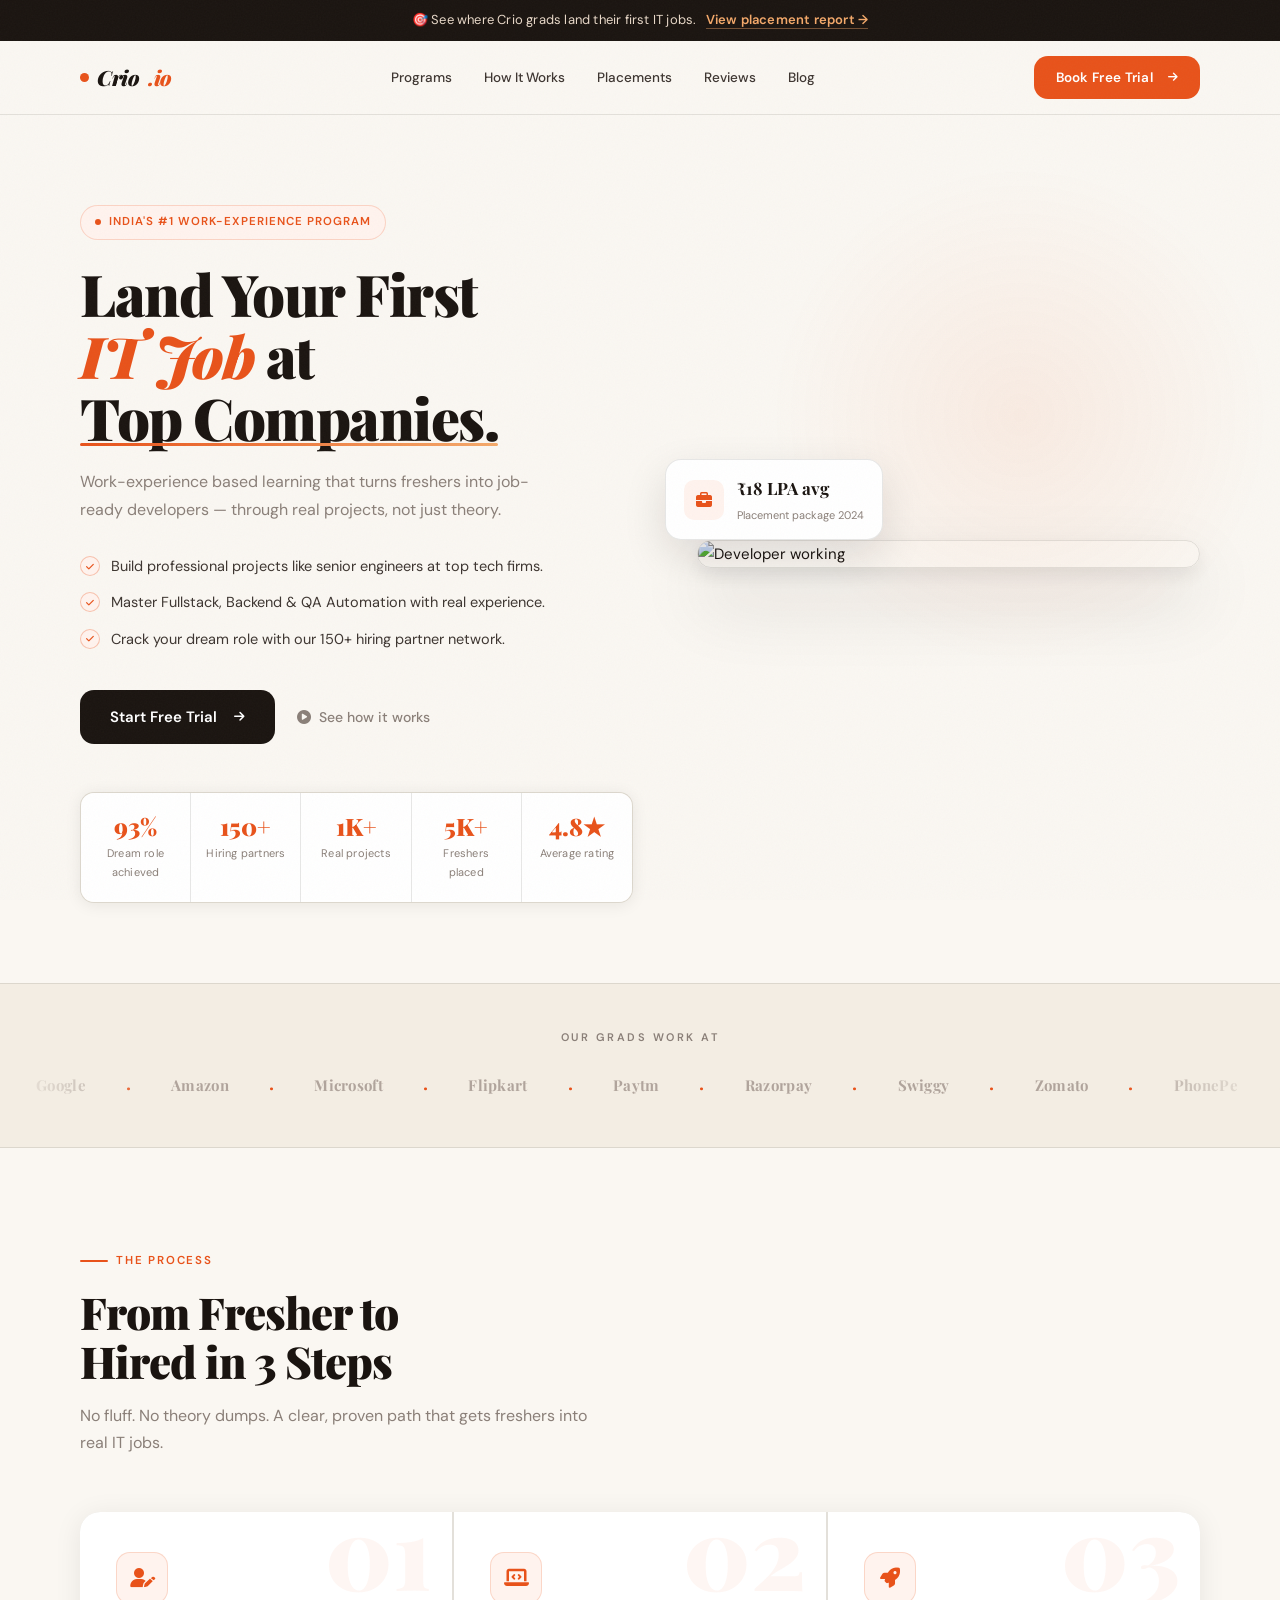
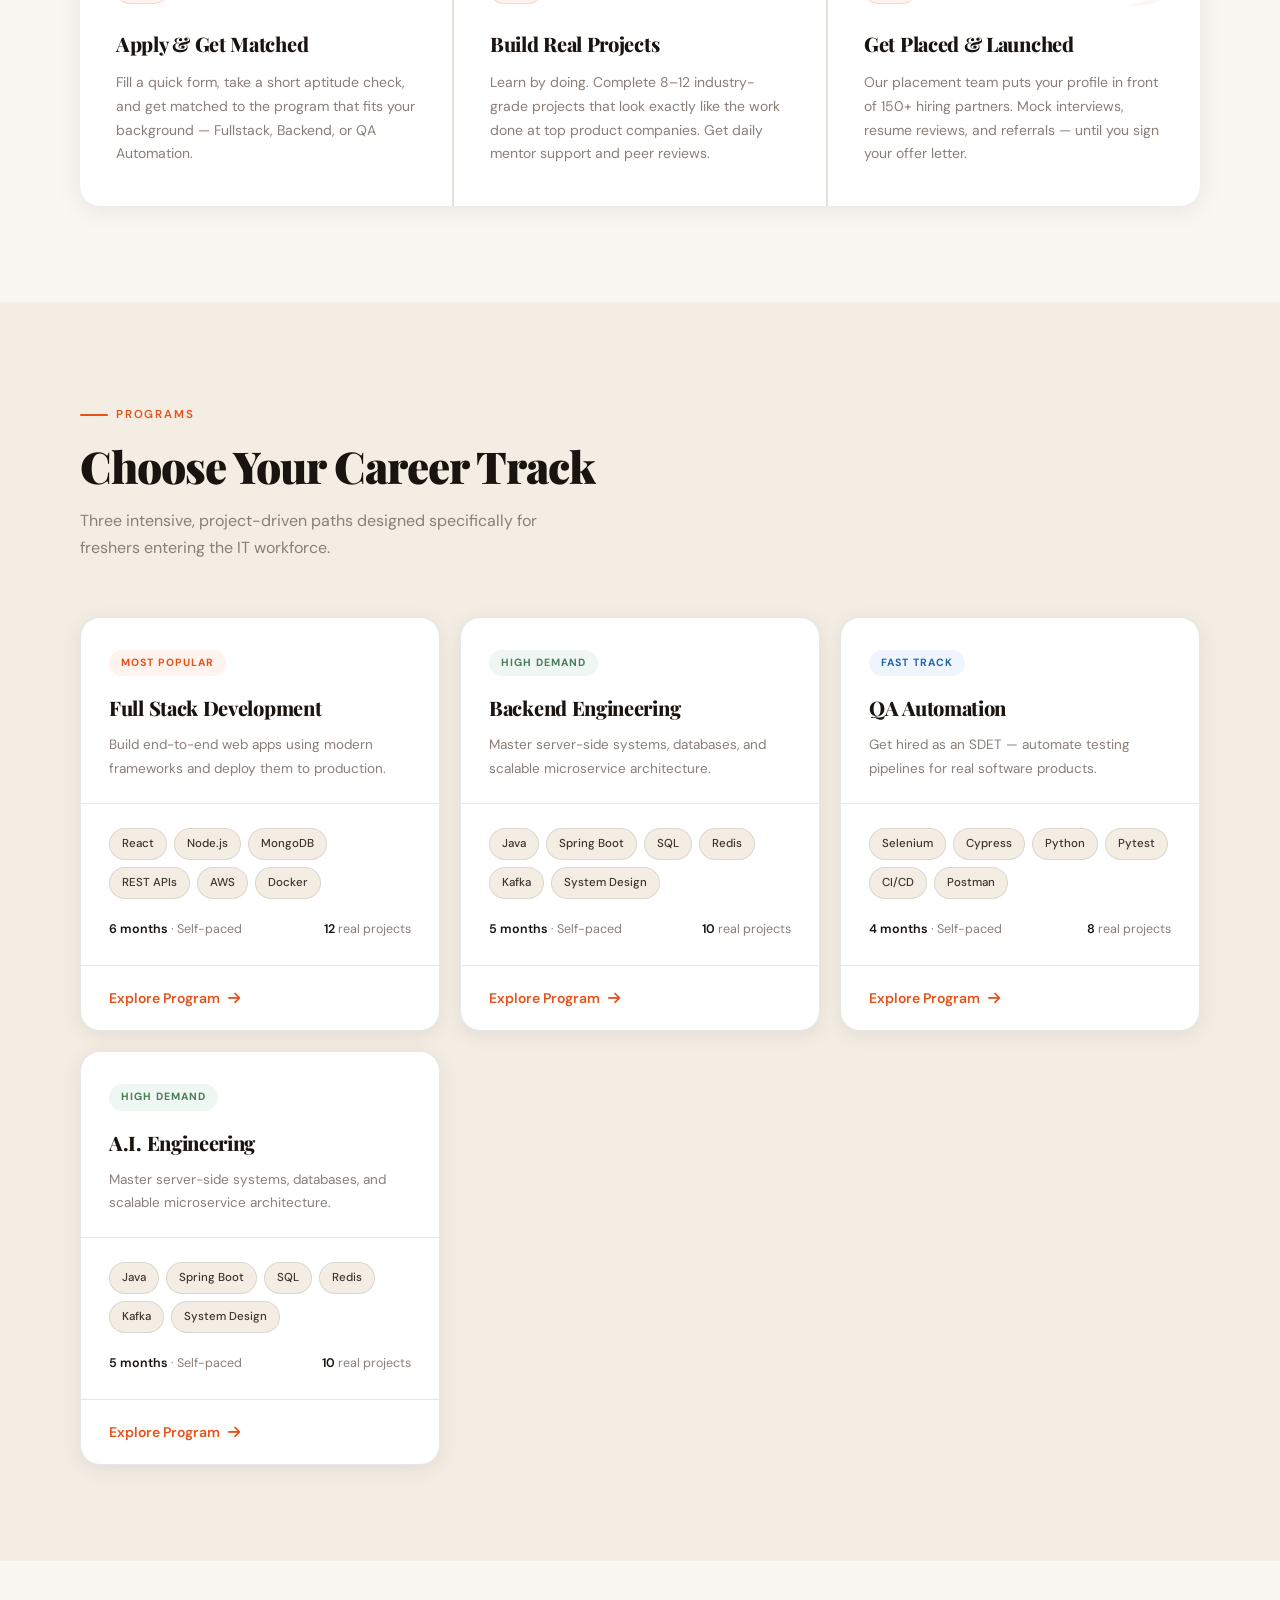
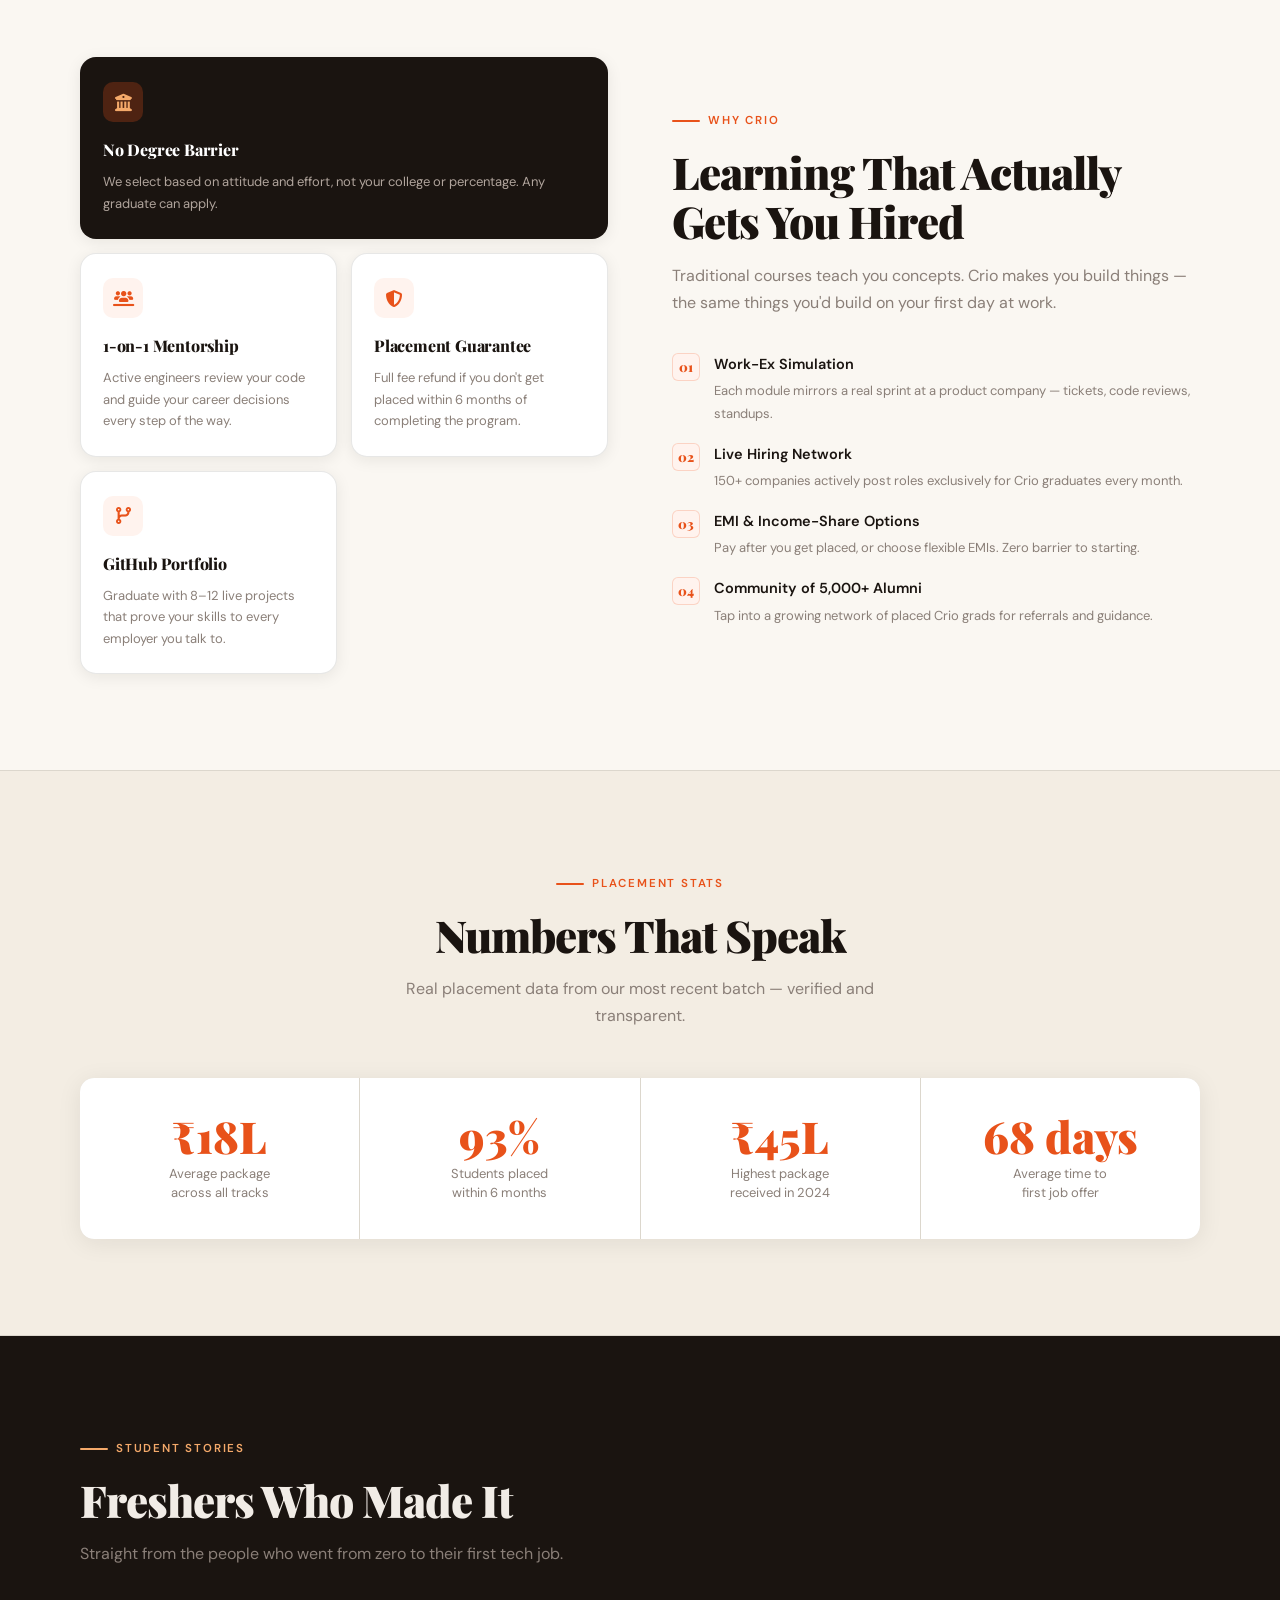
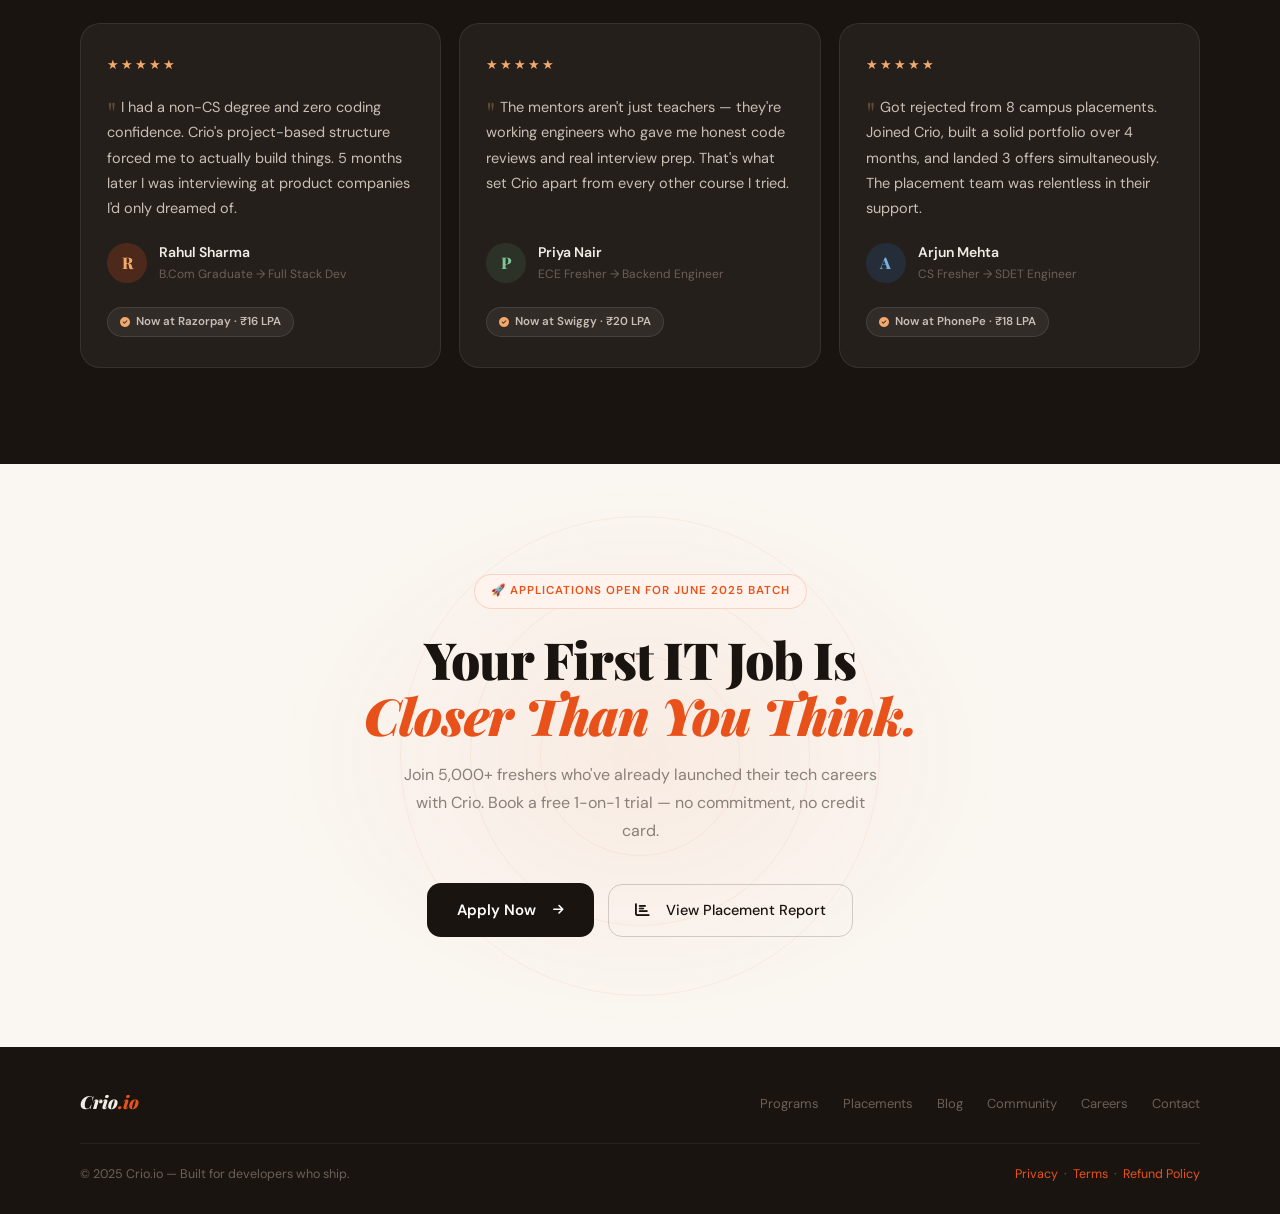
==== commit 514aec41: "made login page" ====
--- a/index.html
+++ b/index.html
@@ -6,21 +6,12 @@
     <meta name="viewport" content="width=device-width, initial-scale=1.0">
 
     <title>Crio.io — Launch Your IT Career</title>
-
-    <link rel="preconnect" href="https://fonts.googleapis.com">
-    <link rel="preconnect" href="https://fonts.gstatic.com" crossorigin>
-
     <link
         href="https://fonts.googleapis.com/css2?family=Playfair+Display:ital,wght@0,700;0,800;0,900;1,700&family=DM+Sans:wght@300;400;500;600&display=swap"
         rel="stylesheet">
 
     <link rel="stylesheet" href="https://cdnjs.cloudflare.com/ajax/libs/font-awesome/6.5.0/css/all.min.css">
-
     <link rel="stylesheet" href="style.css">
-
-    <!-- Force remove favicon -->
-    <link rel="icon" href="data:,">
-
 </head>
 
 <body>
@@ -45,10 +36,10 @@
                 <li><a href="#testimonials">Reviews</a></li>
                 <li><a href="#">Blog</a></li>
             </ul>
-            <a href="#" class="btn-trial">
+            <a href="form_page.html" class="btn-trial">
                 Book Free Trial &nbsp;<i class="fa-solid fa-arrow-right"></i>
             </a>
-        </div>
+        </div> 
     </nav>
 
     <!-- HERO -->
@@ -273,6 +264,30 @@
                         <div class="prog-meta">
                             <span><strong>4 months</strong> · Self-paced</span>
                             <span><strong>8</strong> real projects</span>
+                        </div>
+                    </div>
+                    <div class="prog-cta">
+                        <a href="#" class="prog-link">Explore Program <i class="fa-solid fa-arrow-right"></i></a>
+                    </div>
+                </div>
+                <div class="prog-card reveal d2">
+                    <div class="prog-header">
+                        <span class="prog-tag tag-green">High Demand</span>
+                        <h3>A.I. Engineering</h3>
+                        <p>Master server-side systems, databases, and scalable microservice architecture.</p>
+                    </div>
+                    <div class="prog-body">
+                        <div class="prog-skills">
+                            <span class="skill-chip">Java</span>
+                            <span class="skill-chip">Spring Boot</span>
+                            <span class="skill-chip">SQL</span>
+                            <span class="skill-chip">Redis</span>
+                            <span class="skill-chip">Kafka</span>
+                            <span class="skill-chip">System Design</span>
+                        </div>
+                        <div class="prog-meta">
+                            <span><strong>5 months</strong> · Self-paced</span>
+                            <span><strong>10</strong> real projects</span>
                         </div>
                     </div>
                     <div class="prog-cta">
@@ -483,7 +498,7 @@
             </div>
         </div>
     </footer>
-
+<script src="script.js"></script>
 </body>
 
 </html>
--- a/style.css
+++ b/style.css
@@ -31,7 +31,600 @@
   line-height: 1.75;
   overflow-x: hidden;
 }
-
+ /* form-form */
+ /* ─── Variables (mirror your main site) ─── */
+    :root {
+      --cream:   #faf7f2;
+      --cream-2: #f3ede3;
+      --cream-3: #ecddd0;
+      --white:   #ffffff;
+      --ink:     #1a1410;
+      --ink-2:   #3d3530;
+      --muted:   #8a7f78;
+      --accent:  #e8521a;
+      --accent-h:#c94212;
+      --sage:    #4a7c59;
+      --sky:     #2563a8;
+      --border:  rgba(26,20,16,.1);
+      --shadow:  rgba(26,20,16,.08);
+      --r:       14px;
+      --ease:    cubic-bezier(0.16, 1, 0.3, 1);
+    }
+
+    *, *::before, *::after { margin:0; padding:0; box-sizing:border-box; }
+    html { height: 100%; }
+
+    body {
+      min-height: 100vh;
+      background: var(--cream);
+      color: var(--ink);
+      font-family: 'DM Sans', sans-serif;
+      font-size: 15px;
+      line-height: 1.75;
+      overflow-x: hidden;
+      display: flex;
+      flex-direction: column;
+    }
+
+    /* Grain texture (same as main site) */
+    body::after {
+      content: '';
+      position: fixed; inset: 0;
+      background: url("data:image/svg+xml,%3Csvg xmlns='http://www.w3.org/2000/svg' width='400' height='400'%3E%3Cfilter id='g'%3E%3CfeTurbulence type='fractalNoise' baseFrequency='.65' numOctaves='3' stitchTiles='stitch'/%3E%3C/filter%3E%3Crect width='100%25' height='100%25' filter='url(%23g)' opacity='.03'/%3E%3C/svg%3E");
+      pointer-events: none;
+      z-index: 9999;
+    }
+
+    /* ─── Animations ─── */
+    @keyframes slideDown {
+      from { opacity:0; transform:translateY(-16px); }
+      to   { opacity:1; transform:translateY(0); }
+    }
+    @keyframes fadeUp {
+      from { opacity:0; transform:translateY(28px); }
+      to   { opacity:1; transform:translateY(0); }
+    }
+    @keyframes fadeIn {
+      from { opacity:0; }
+      to   { opacity:1; }
+    }
+    @keyframes pulse {
+      0%,100% { opacity:1; transform:scale(1); }
+      50%      { opacity:.5; transform:scale(1.4); }
+    }
+    @keyframes float {
+      0%,100% { transform:translateY(0); }
+      50%      { transform:translateY(-9px); }
+    }
+    @keyframes spin-slow {
+      to { transform:rotate(360deg); }
+    }
+    @keyframes shimmer-line {
+      0%   { transform: scaleX(0); transform-origin: left; }
+      100% { transform: scaleX(1); transform-origin: left; }
+    }
+
+    .d1 { animation-delay:.05s; }
+    .d2 { animation-delay:.12s; }
+    .d3 { animation-delay:.2s;  }
+    .d4 { animation-delay:.28s; }
+    .d5 { animation-delay:.36s; }
+    .d6 { animation-delay:.44s; }
+
+    /* ═══════════ NAVBAR (minimal version) ═══════════ */
+    .navbar {
+      background: rgba(250,247,242,.92);
+      backdrop-filter: blur(20px);
+      border-bottom: 1px solid var(--border);
+      animation: slideDown .6s var(--ease) both;
+      flex-shrink: 0;
+    }
+    .nav-inner {
+      width: min(92%, 1120px);
+      margin: auto;
+      display: flex;
+      align-items: center;
+      justify-content: space-between;
+      padding: 15px 0;
+    }
+    .logo {
+      font-family: 'Playfair Display', serif;
+      font-size: 21px; font-weight: 900; font-style: italic;
+      color: var(--ink);
+      text-decoration: none;
+      display: flex; align-items: center; gap: 8px;
+      letter-spacing: -.3px;
+    }
+    .logo-dot {
+      width: 9px; height: 9px;
+      border-radius: 50%;
+      background: var(--accent);
+      flex-shrink: 0;
+      animation: pulse 2.2s ease-in-out infinite;
+    }
+    .logo em { color: var(--accent); }
+    .nav-back {
+      display: inline-flex; align-items: center; gap: 7px;
+      color: var(--muted);
+      font-size: 13.5px; font-weight: 500;
+      text-decoration: none;
+      transition: color .25s, gap .3s var(--ease);
+    }
+    .nav-back:hover { color: var(--ink); gap: 10px; }
+    .nav-back i { font-size: 11px; }
+
+    /* ═══════════ PAGE LAYOUT ═══════════ */
+    .page-wrap {
+      flex: 1;
+      display: grid;
+      grid-template-columns: 1.05fr 1fr;
+      min-height: calc(100vh - 57px);
+    }
+
+    /* ═══════════ LEFT PANEL ═══════════ */
+    .left-panel {
+      background: var(--ink);
+      padding: 64px 72px;
+      display: flex;
+      flex-direction: column;
+      justify-content: space-between;
+      position: relative;
+      overflow: hidden;
+      animation: fadeIn .9s var(--ease) .05s both;
+    }
+
+    /* Decorative rings (same as cta-rings on main site) */
+    .panel-rings {
+      position: absolute;
+      bottom: -80px; right: -80px;
+      width: 500px; height: 500px;
+      pointer-events: none;
+    }
+    .panel-rings span {
+      position: absolute;
+      border-radius: 50%;
+      border: 1px solid rgba(232,82,26,.1);
+      top: 50%; left: 50%;
+      transform: translate(-50%,-50%);
+    }
+    .panel-rings span:nth-child(1) { width:160px; height:160px; animation: spin-slow 28s linear infinite; }
+    .panel-rings span:nth-child(2) { width:280px; height:280px; animation: spin-slow 40s linear infinite reverse; }
+    .panel-rings span:nth-child(3) { width:420px; height:420px; animation: spin-slow 60s linear infinite; }
+
+    /* Accent blob */
+    .panel-blob {
+      position: absolute;
+      top: -60px; left: -60px;
+      width: 360px; height: 360px;
+      border-radius: 50%;
+      background: radial-gradient(circle, rgba(232,82,26,.14) 0%, transparent 70%);
+      pointer-events: none;
+    }
+
+    .panel-top { position: relative; z-index: 1; }
+
+    .panel-badge {
+      display: inline-flex; align-items: center; gap: 8px;
+      background: rgba(232,82,26,.15);
+      border: 1px solid rgba(232,82,26,.25);
+      color: #f4a96a;
+      font-size: 11px; font-weight: 600;
+      letter-spacing: 1.5px; text-transform: uppercase;
+      padding: 6px 14px;
+      border-radius: 999px;
+      margin-bottom: 28px;
+      animation: fadeUp .7s var(--ease) .2s both;
+    }
+    .panel-badge span {
+      width: 6px; height: 6px;
+      background: #f4a96a;
+      border-radius: 50%;
+      animation: pulse 1.8s ease-in-out infinite;
+    }
+
+    .panel-title {
+      font-family: 'Playfair Display', serif;
+      font-size: clamp(28px, 3.2vw, 42px);
+      font-weight: 900;
+      line-height: 1.1;
+      letter-spacing: -1px;
+      color: #f1ece6;
+      margin-bottom: 18px;
+      animation: fadeUp .7s var(--ease) .28s both;
+    }
+    .panel-title em { color: var(--accent); font-style: italic; }
+
+    .panel-sub {
+      font-size: 14.5px;
+      color: #8a7f78;
+      line-height: 1.75;
+      max-width: 380px;
+      animation: fadeUp .7s var(--ease) .35s both;
+    }
+
+    /* Divider line */
+    .panel-divider {
+      width: 44px; height: 2px;
+      background: var(--accent);
+      border-radius: 2px;
+      margin: 28px 0;
+      animation: shimmer-line .7s var(--ease) .5s both;
+    }
+
+    /* Stats row */
+    .panel-stats {
+      display: flex; gap: 32px;
+      animation: fadeUp .7s var(--ease) .42s both;
+    }
+    .pstat {
+      display: flex; flex-direction: column; gap: 3px;
+    }
+    .pstat-num {
+      font-family: 'Playfair Display', serif;
+      font-size: 26px; font-weight: 900;
+      color: var(--accent);
+      line-height: 1;
+    }
+    .pstat-label {
+      font-size: 11.5px; color: #6b6058; font-weight: 400;
+    }
+
+    /* Testimonial card */
+    .panel-quote {
+      position: relative; z-index: 1;
+      background: rgba(255,255,255,.05);
+      border: 1px solid rgba(255,255,255,.08);
+      border-radius: 18px;
+      padding: 24px 26px;
+      animation: fadeUp .8s var(--ease) .55s both;
+    }
+    .panel-quote::before {
+      content: '"';
+      font-family: 'Playfair Display', serif;
+      font-size: 48px;
+      color: rgba(244,169,106,.3);
+      line-height: 0;
+      vertical-align: -20px;
+      margin-right: 4px;
+      float: left;
+    }
+    .quote-text {
+      font-size: 13.5px;
+      color: #c9bfb5;
+      line-height: 1.7;
+      margin-bottom: 16px;
+    }
+    .quote-author {
+      display: flex; align-items: center; gap: 11px;
+    }
+    .quote-avatar {
+      width: 36px; height: 36px;
+      border-radius: 50%;
+      background: rgba(232,82,26,.2);
+      color: #f4a96a;
+      font-family: 'Playfair Display', serif;
+      font-weight: 800; font-size: 14px;
+      display: flex; align-items: center; justify-content: center;
+      flex-shrink: 0;
+    }
+    .quote-name { font-size: 13px; font-weight: 600; color: #f1ece6; }
+    .quote-role { font-size: 11.5px; color: #6b6058; }
+
+    /* Floating stat badge */
+    .float-badge {
+      position: absolute;
+      top: 52px; right: -18px;
+      background: #fff;
+      border: 1px solid var(--border);
+      border-radius: 14px;
+      padding: 12px 16px;
+      display: flex; align-items: center; gap: 11px;
+      box-shadow: 0 14px 40px rgba(26,20,16,.14);
+      animation: float 4.5s ease-in-out infinite, fadeIn .8s var(--ease) .6s both;
+      z-index: 2;
+    }
+    .fbadge-icon {
+      width: 36px; height: 36px;
+      background: #fff3ee;
+      border-radius: 9px;
+      display: flex; align-items: center; justify-content: center;
+      color: var(--accent); font-size: 14px;
+    }
+    .fbadge-num {
+      font-family: 'Playfair Display', serif;
+      font-size: 16px; font-weight: 700; color: var(--ink);
+    }
+    .fbadge-sub { font-size: 10.5px; color: var(--muted); margin-top: 1px; }
+
+    /* ═══════════ RIGHT PANEL (form) ═══════════ */
+    .right-panel {
+      background: var(--cream);
+      display: flex;
+      align-items: center;
+      justify-content: center;
+      padding: 60px 40px;
+      position: relative;
+    }
+
+    .form-wrap {
+      width: 100%;
+      max-width: 400px;
+    }
+
+    .form-header { margin-bottom: 32px; animation: fadeUp .7s var(--ease) .1s both; }
+
+    .form-eyebrow {
+      display: inline-flex; align-items: center; gap: 8px;
+      font-size: 11px; font-weight: 600;
+      letter-spacing: 1.8px; text-transform: uppercase;
+      color: var(--accent);
+      margin-bottom: 12px;
+    }
+    .form-eyebrow::before {
+      content: '';
+      width: 22px; height: 2px;
+      background: var(--accent);
+      border-radius: 2px;
+    }
+
+    .form-title {
+      font-family: 'Playfair Display', serif;
+      font-size: clamp(26px, 3vw, 34px);
+      font-weight: 900;
+      letter-spacing: -.8px;
+      line-height: 1.1;
+      margin-bottom: 8px;
+    }
+    .form-title em { color: var(--accent); font-style: italic; }
+
+    .form-desc {
+      font-size: 14px;
+      color: var(--muted);
+      line-height: 1.65;
+    }
+    .form-desc a {
+      color: var(--accent);
+      font-weight: 600;
+      text-decoration: none;
+      border-bottom: 1px solid rgba(232,82,26,.3);
+      transition: border-color .2s;
+    }
+    .form-desc a:hover { border-color: var(--accent); }
+
+    /* ── Fields ── */
+    .field-group {
+      display: flex;
+      flex-direction: column;
+      gap: 18px;
+      margin-bottom: 24px;
+    }
+
+    .field { display: flex; flex-direction: column; gap: 7px; animation: fadeUp .6s var(--ease) both; }
+
+    .field label {
+      font-size: 12px; font-weight: 600;
+      color: var(--ink-2);
+      letter-spacing: .4px;
+      text-transform: uppercase;
+      display: flex; justify-content: space-between; align-items: center;
+    }
+    .field label a {
+      font-size: 11.5px;
+      color: var(--muted);
+      font-weight: 500;
+      text-transform: none;
+      letter-spacing: 0;
+      text-decoration: none;
+      transition: color .2s;
+    }
+    .field label a:hover { color: var(--accent); }
+
+    .input-wrap {
+      position: relative;
+      display: flex; align-items: center;
+    }
+    .input-wrap i.input-icon {
+      position: absolute; left: 14px;
+      color: var(--muted);
+      font-size: 13px;
+      pointer-events: none;
+      transition: color .25s;
+    }
+
+    .field input {
+      width: 100%;
+      height: 48px;
+      padding: 0 44px 0 42px;
+      border: 1.5px solid var(--border);
+      border-radius: var(--r);
+      background: #fff;
+      font-family: 'DM Sans', sans-serif;
+      font-size: 14.5px;
+      color: var(--ink);
+      outline: none;
+      transition: border-color .25s, box-shadow .25s, background .25s;
+    }
+    .field input::placeholder { color: #bdb5ae; }
+    .field input:hover { border-color: rgba(26,20,16,.2); }
+    .field input:focus {
+      border-color: var(--accent);
+      box-shadow: 0 0 0 3px rgba(232,82,26,.1);
+      background: #fff;
+    }
+    .field input:focus ~ i.input-icon,
+    .input-wrap:focus-within i.input-icon { color: var(--accent); }
+
+    .pwd-toggle {
+      position: absolute; right: 13px;
+      background: none; border: none;
+      cursor: pointer;
+      color: var(--muted);
+      font-size: 13px;
+      padding: 6px;
+      display: flex; align-items: center;
+      transition: color .2s;
+    }
+    .pwd-toggle:hover { color: var(--ink); }
+
+    /* Remember me row */
+    .remember-row {
+      display: flex; align-items: center; gap: 10px;
+      margin-bottom: 26px;
+      animation: fadeUp .6s var(--ease) .32s both;
+    }
+    .remember-row input[type="checkbox"] {
+      width: 17px; height: 17px;
+      accent-color: var(--accent);
+      cursor: pointer;
+      border-radius: 4px;
+    }
+    .remember-row label {
+      font-size: 13.5px; color: var(--muted);
+      cursor: pointer;
+      user-select: none;
+    }
+
+    /* ── Primary CTA (matches .btn-primary from main site) ── */
+    .btn-submit {
+      width: 100%;
+      display: inline-flex; align-items: center; justify-content: center; gap: 10px;
+      background: var(--ink);
+      color: #fff;
+      font-family: 'DM Sans', sans-serif;
+      font-weight: 600;
+      font-size: 15px;
+      padding: 15px 30px;
+      border: none;
+      border-radius: var(--r);
+      cursor: pointer;
+      position: relative; overflow: hidden;
+      transition: transform .3s var(--ease), box-shadow .3s var(--ease), background .25s;
+      margin-bottom: 20px;
+      animation: fadeUp .6s var(--ease) .38s both;
+    }
+    .btn-submit::before {
+      content: '';
+      position: absolute; inset: 0;
+      background: linear-gradient(105deg, rgba(255,255,255,.1) 0%, transparent 50%);
+      opacity: 0;
+      transition: opacity .3s;
+    }
+    .btn-submit:hover {
+      background: #2d2420;
+      transform: translateY(-3px);
+      box-shadow: 0 14px 40px rgba(26,20,16,.2);
+    }
+    .btn-submit:hover::before { opacity: 1; }
+    .btn-submit:hover .arrow-icon { transform: translateX(3px); }
+    .arrow-icon { font-size: 11px; transition: transform .3s var(--ease); }
+
+    /* ── Divider ── */
+    .or-divider {
+      display: flex; align-items: center; gap: 14px;
+      margin-bottom: 20px;
+      animation: fadeUp .6s var(--ease) .44s both;
+    }
+    .or-divider::before,
+    .or-divider::after {
+      content: '';
+      flex: 1;
+      height: 1px;
+      background: var(--border);
+    }
+    .or-divider span {
+      font-size: 11.5px; color: var(--muted);
+      font-weight: 500; white-space: nowrap;
+    }
+
+    /* ── Social buttons ── */
+    .social-row {
+      display: flex; gap: 10px;
+      margin-bottom: 28px;
+      animation: fadeUp .6s var(--ease) .5s both;
+    }
+    .btn-social {
+      flex: 1;
+      display: inline-flex; align-items: center; justify-content: center; gap: 8px;
+      height: 44px;
+      border: 1.5px solid var(--border);
+      border-radius: var(--r);
+      background: #fff;
+      font-family: 'DM Sans', sans-serif;
+      font-size: 13.5px; font-weight: 500;
+      color: var(--ink-2);
+      cursor: pointer;
+      transition: border-color .25s, background .25s, transform .3s var(--ease), box-shadow .3s var(--ease);
+      text-decoration: none;
+    }
+    .btn-social:hover {
+      border-color: rgba(26,20,16,.25);
+      background: var(--cream-2);
+      transform: translateY(-2px);
+      box-shadow: 0 8px 24px var(--shadow);
+    }
+    .btn-social img { width: 16px; height: 16px; }
+
+    /* ── Sign-up prompt ── */
+    .signup-prompt {
+      text-align: center;
+      font-size: 13.5px;
+      color: var(--muted);
+      animation: fadeUp .6s var(--ease) .56s both;
+    }
+    .signup-prompt a {
+      color: var(--accent);
+      font-weight: 600;
+      text-decoration: none;
+      border-bottom: 1px solid rgba(232,82,26,.3);
+      transition: border-color .2s;
+      margin-left: 4px;
+    }
+    .signup-prompt a:hover { border-color: var(--accent); }
+
+    /* ── Error / success states ── */
+    .field-error {
+      font-size: 12px;
+      color: #c94212;
+      display: flex; align-items: center; gap: 5px;
+      display: none;
+    }
+    .field.has-error input { border-color: #e8521a; box-shadow: 0 0 0 3px rgba(232,82,26,.12); }
+    .field.has-error .field-error { display: flex; }
+
+    /* ─── Footer strip ─── */
+    .form-footer-strip {
+      position: absolute;
+      bottom: 0; left: 0; right: 0;
+      padding: 14px 40px;
+      border-top: 1px solid var(--border);
+      display: flex; justify-content: center; gap: 20px;
+    }
+    .form-footer-strip a {
+      font-size: 12px;
+      color: var(--muted);
+      text-decoration: none;
+      transition: color .2s;
+    }
+    .form-footer-strip a:hover { color: var(--ink); }
+
+    /* ═══════════ RESPONSIVE ═══════════ */
+    @media (max-width: 880px) {
+      .page-wrap { grid-template-columns: 1fr; }
+      .left-panel {
+        padding: 48px 40px;
+        min-height: auto;
+      }
+      .float-badge { display: none; }
+      .panel-rings span:nth-child(3) { display: none; }
+      .right-panel { padding: 48px 28px 80px; }
+      .form-footer-strip { padding: 14px 28px; }
+    }
+    @media (max-width: 480px) {
+      .left-panel { padding: 36px 24px; }
+      .panel-stats { gap: 20px; }
+      .right-panel { padding: 36px 20px 80px; }
+      .social-row { flex-direction: column; }
+    }
 /* Subtle warm texture */
 body::after {
   content: '';
@@ -990,4 +1583,4 @@
   .hero-title { letter-spacing:-.8px; }
   .numbers-grid { grid-template-columns:1fr 1fr; }
   .footer-bottom { flex-direction:column; }
-}+}   
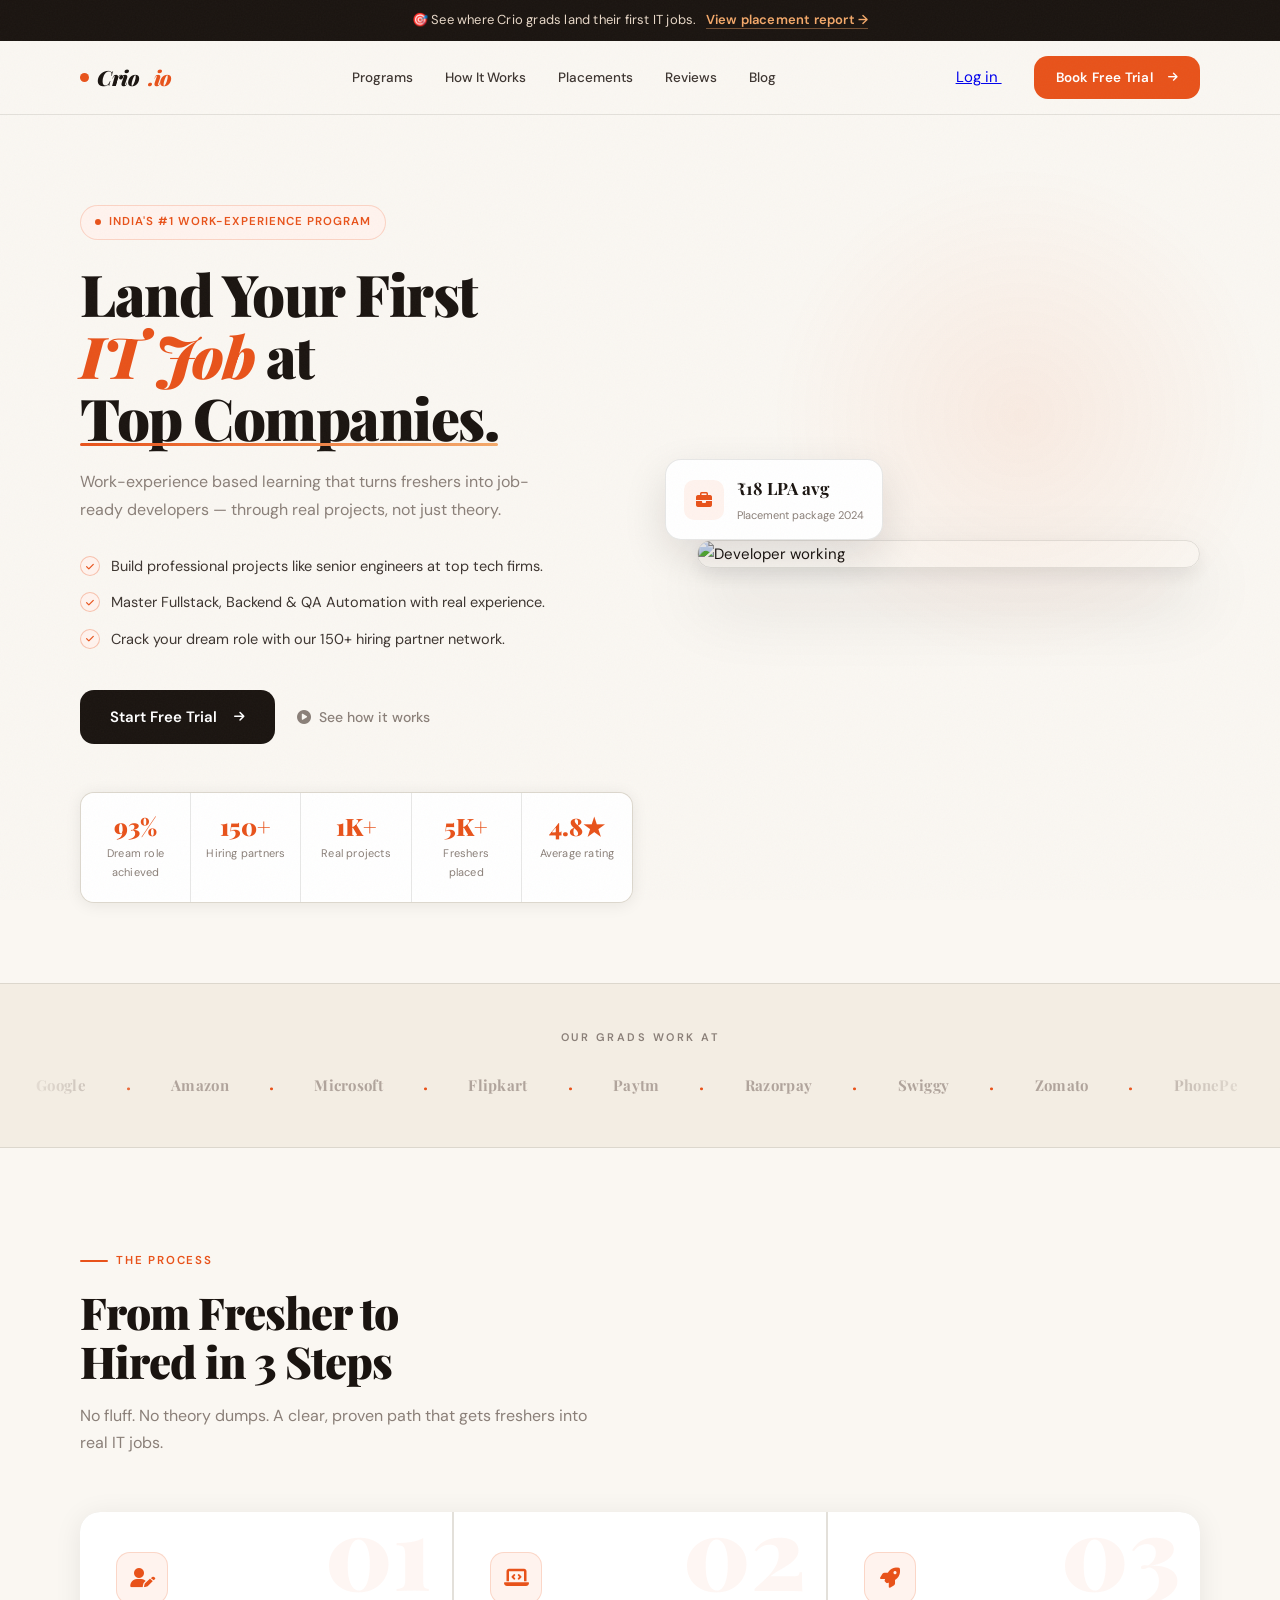
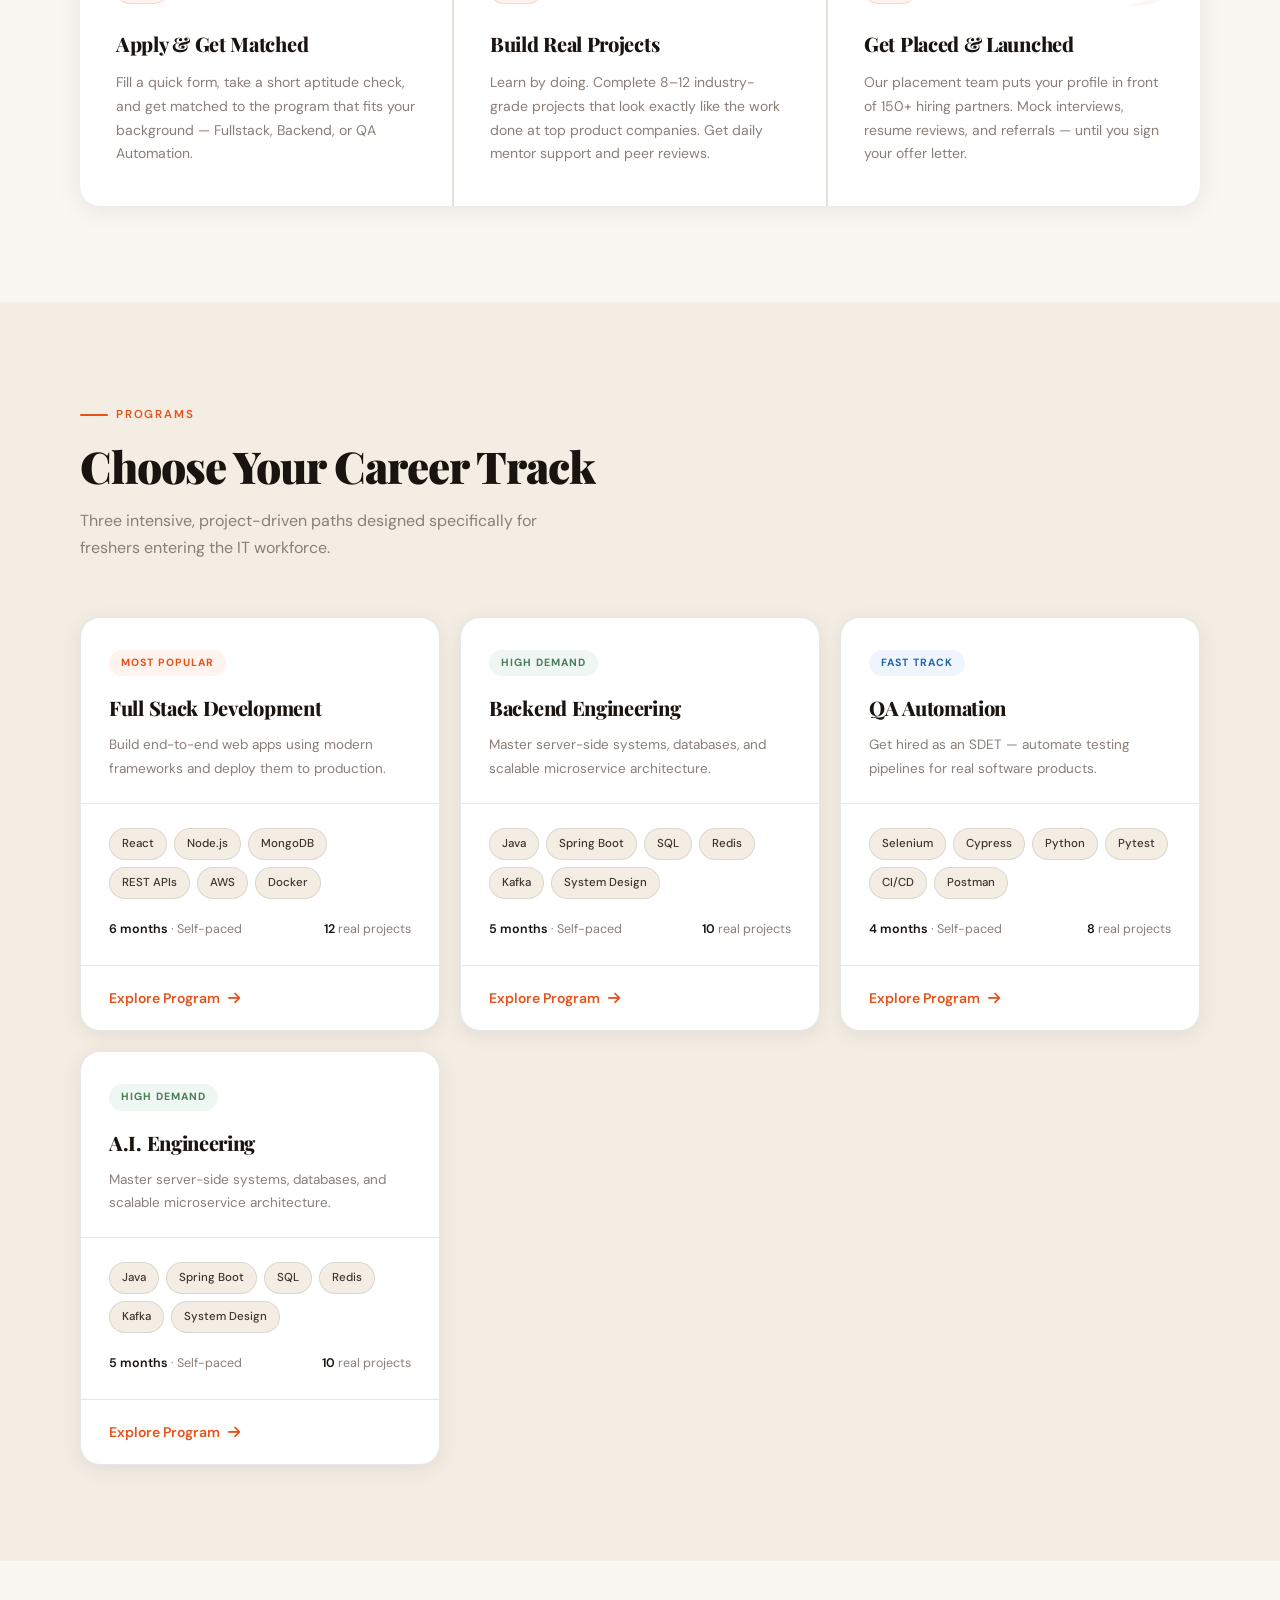
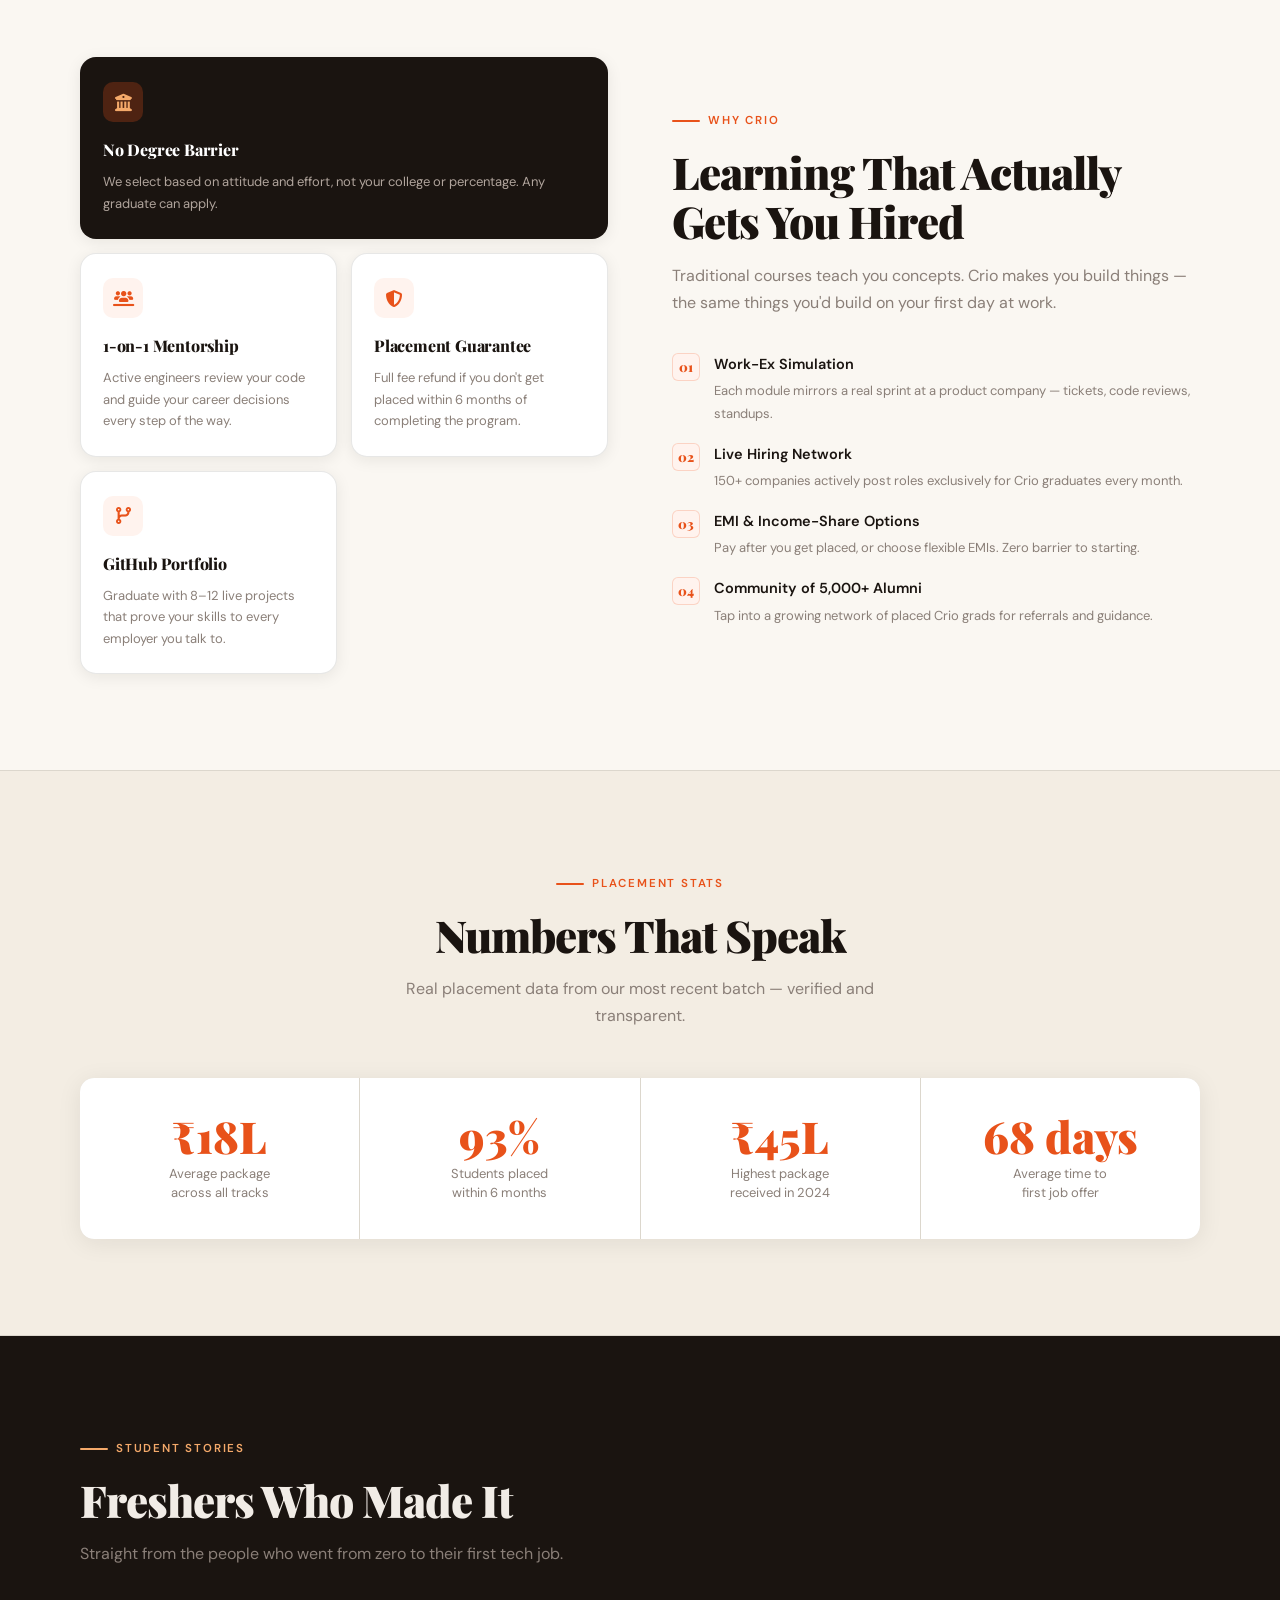
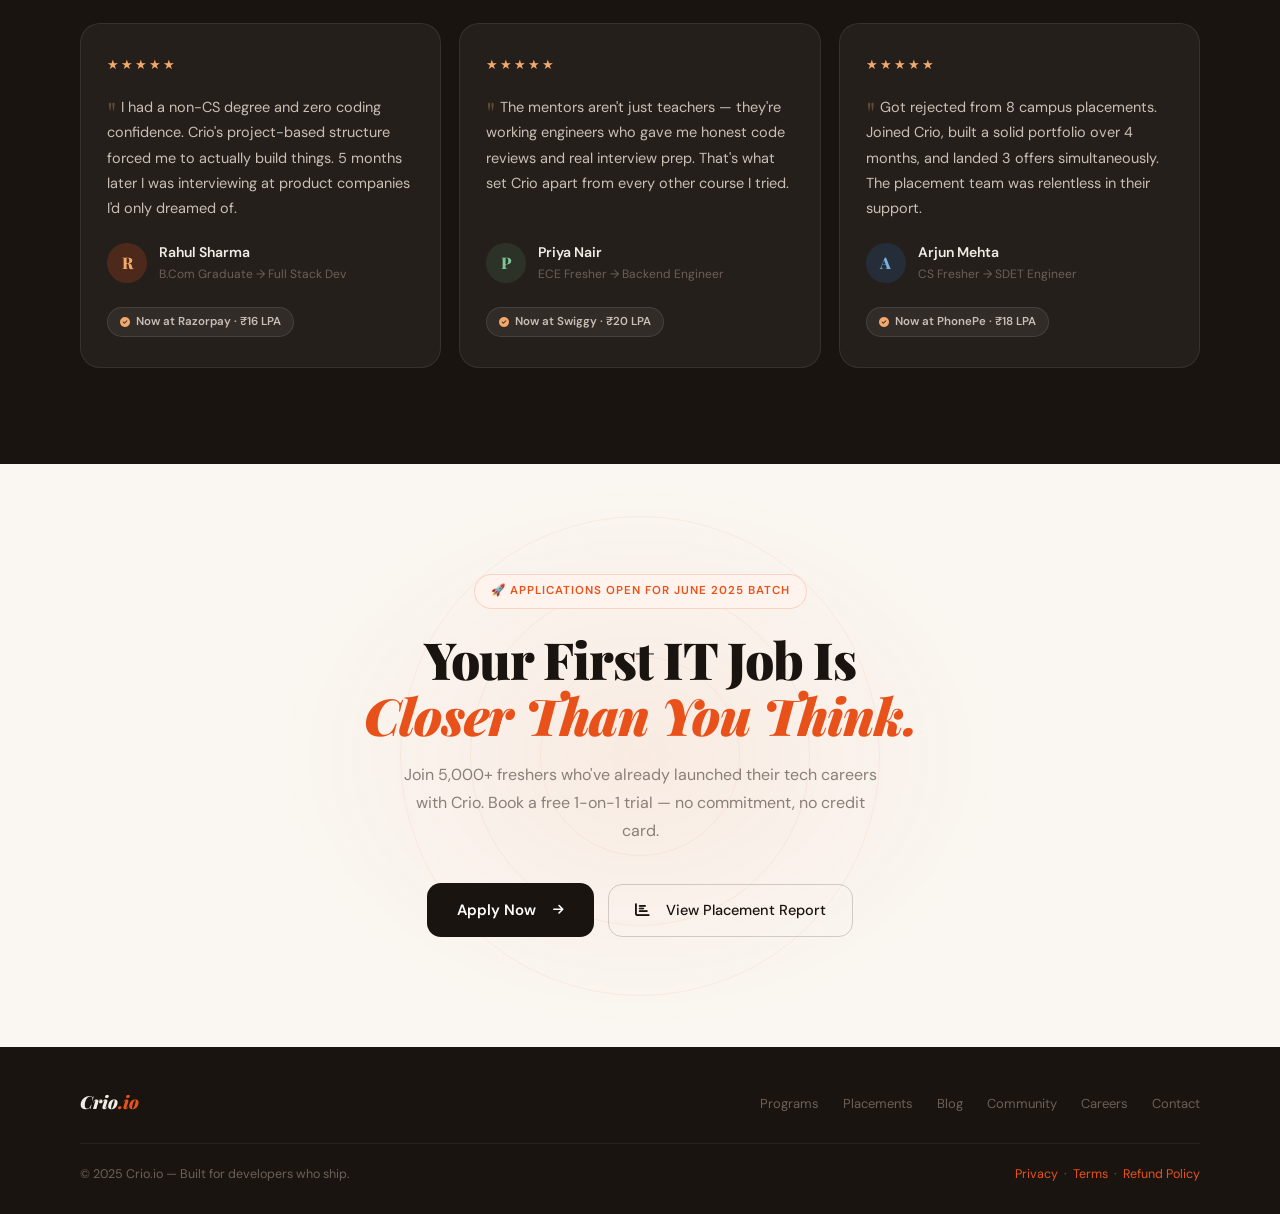
==== commit 18df4b0c: "Added login button to the navbar" ====
--- a/index.html
+++ b/index.html
@@ -36,6 +36,7 @@
                 <li><a href="#testimonials">Reviews</a></li>
                 <li><a href="#">Blog</a></li>
             </ul>
+            <a href="login.html" class="btn-btn-log">Log in <i class="fa-solid"></i></a>
             <a href="form_page.html" class="btn-trial">
                 Book Free Trial &nbsp;<i class="fa-solid fa-arrow-right"></i>
             </a>
